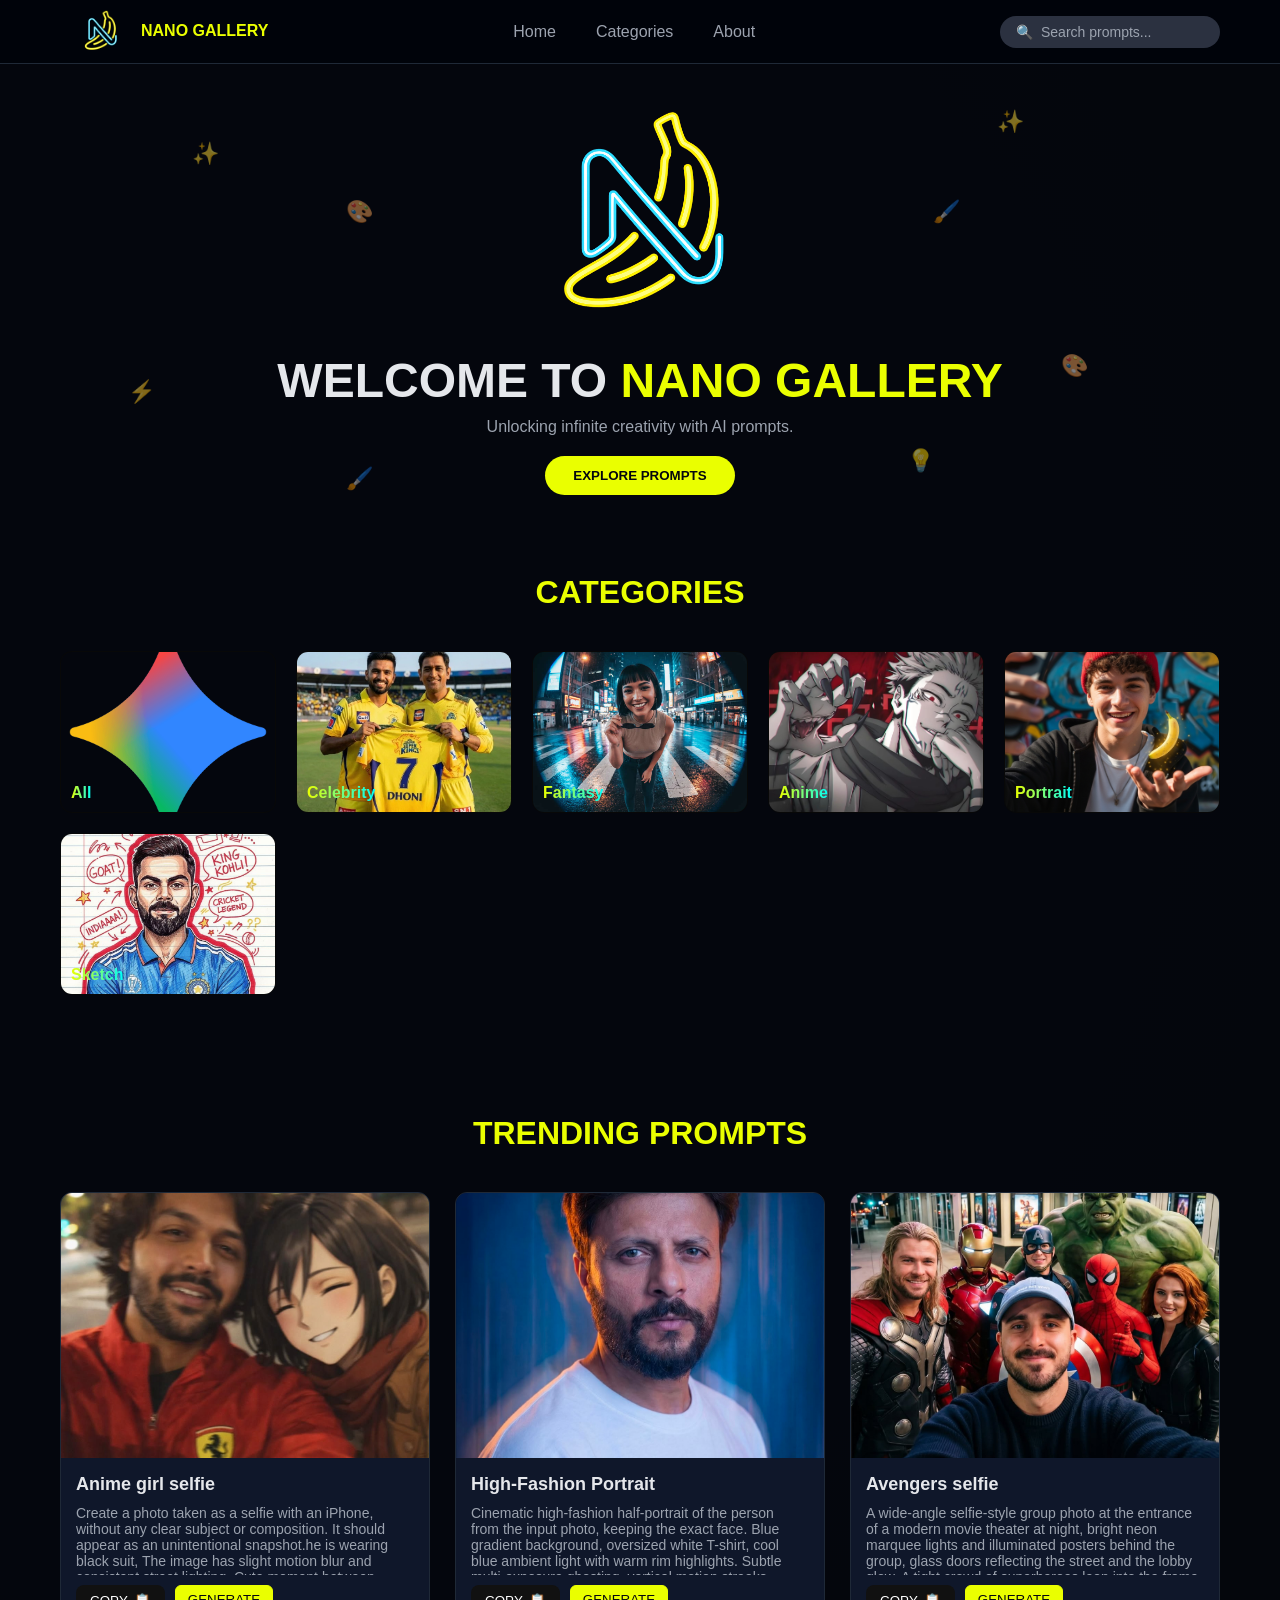
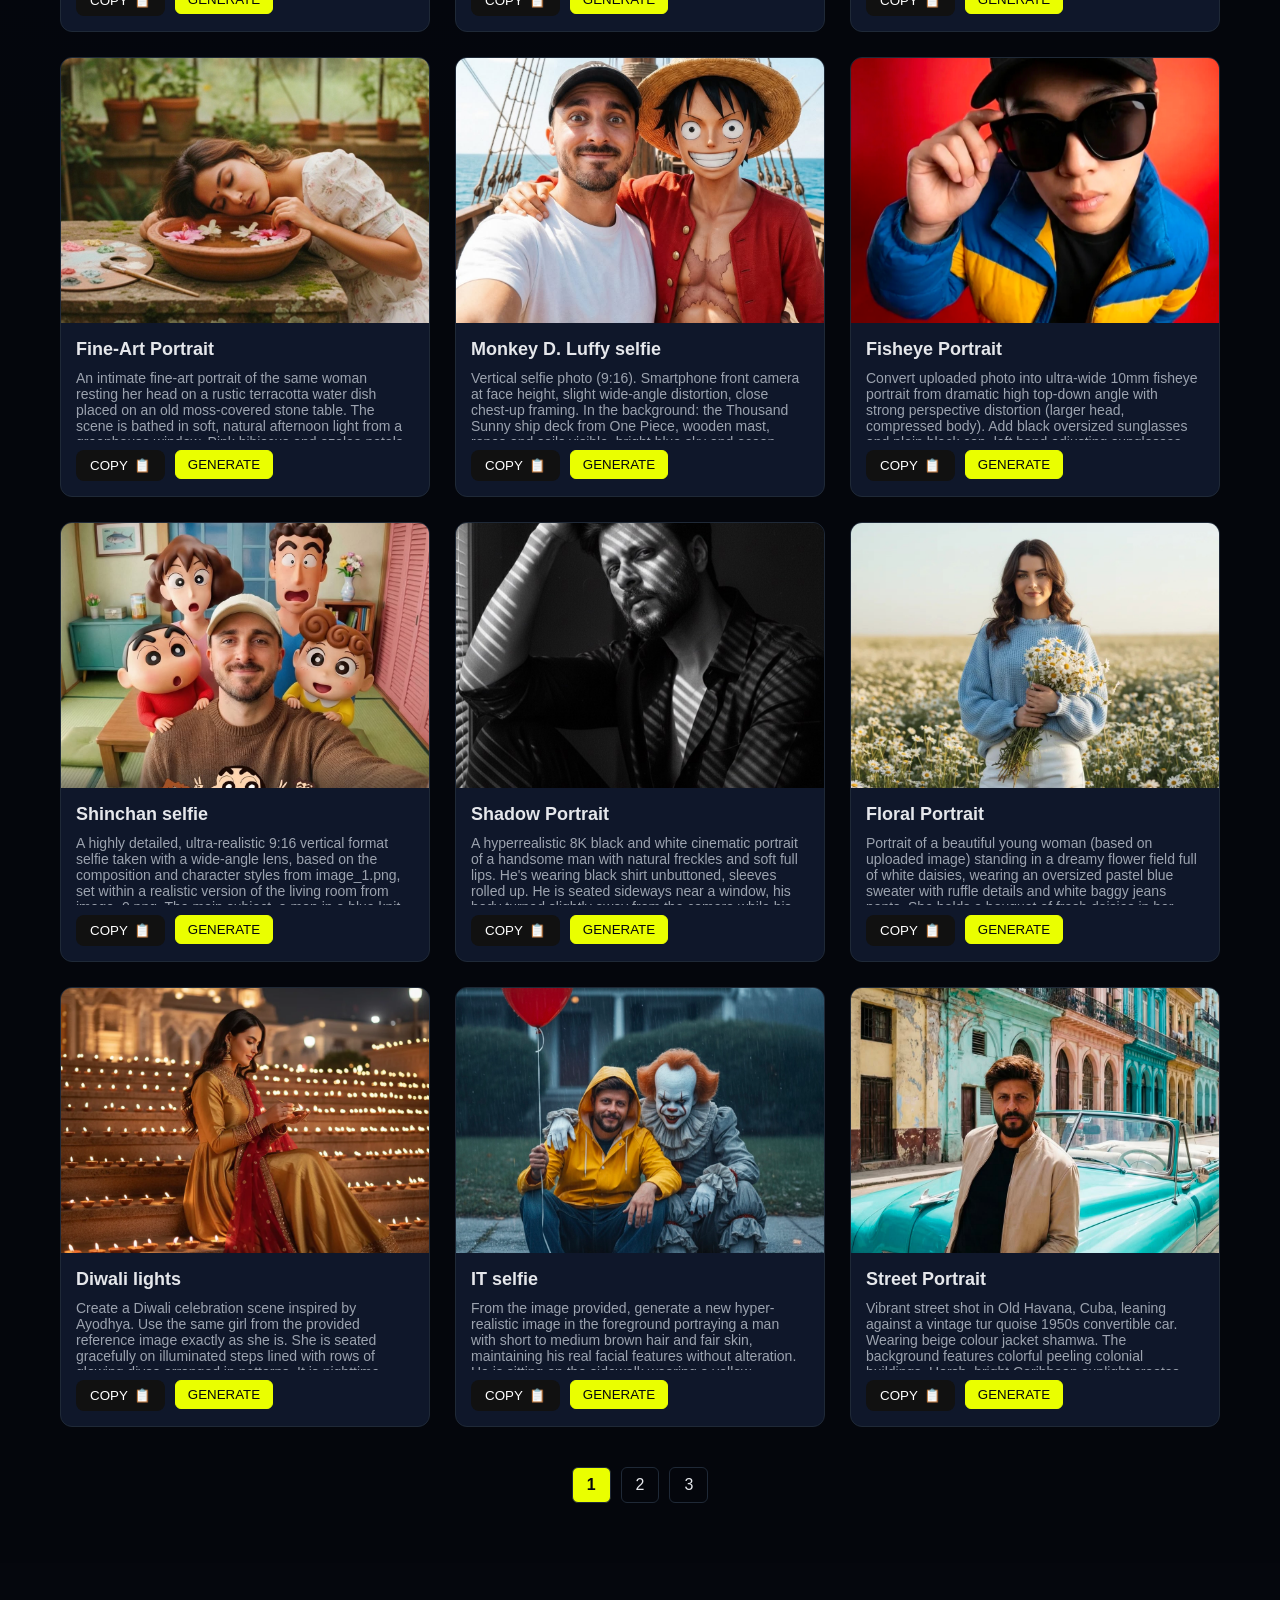
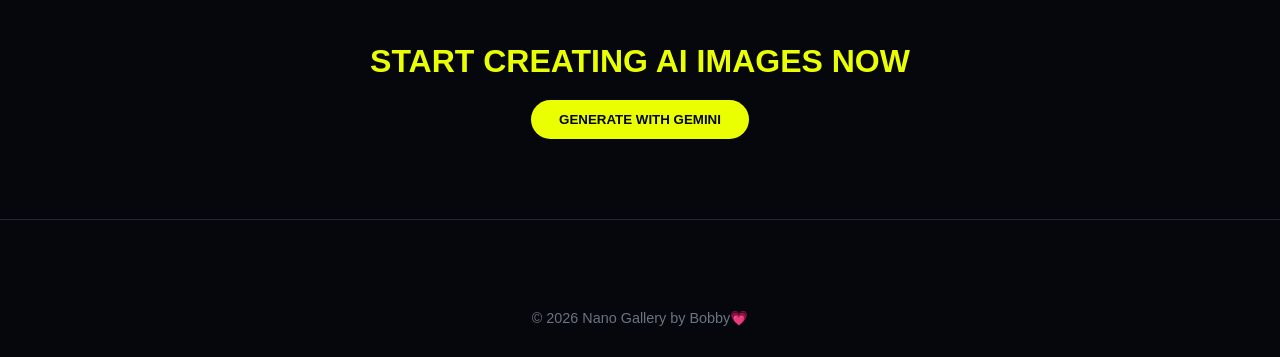
==== index.html @ 4e2b157e "Update index.html" ====
<!DOCTYPE html>
<html lang="en">
<head>
  <meta charset="UTF-8">
  <meta name="viewport" content="width=device-width, initial-scale=1.0">
  <title>Nano Gallery</title>
  <link rel="stylesheet" href="css/style.css">
  <script src="js/main.js" defer></script>
</head>
<body>

<!-- NAVBAR  -->
<header class="nav">
  <div class="container nav-inner">
    <div class="logo">
      <img src="assets/icons/logo.png" alt="logo">
      <span>NANO GALLERY</span>
    </div>

    <nav class="menu">
      <a href="#hero">Home</a>
      <a href="#categories">Categories</a>
      <a href="#about">About</a>
    </nav>

<div class="nav-right">
  <div class="search-box">
    <span class="search-icon">🔍</span>
    <input type="text" id="searchInput" placeholder="Search prompts...">
  </div>
</div>
</header>

<!-- HERO -->
<section class="hero" id="hero">
  <div class="hero-overlay">
    <div class="floating-icons">
  <span>✨</span>
  <span>🎨</span>
  <span>🖌️</span>
  <span>💡</span>
  <span>⚡</span>
  <span>✨</span>
  <span>🎨</span>
  <span>🖌️</span>
</div>
    <div class="container hero-content">
      <img src="assets/icons/mainlogo.png" alt="Nano Gallery Logo" class="hero-logo">
      <h1>WELCOME TO <span>NANO GALLERY</span></h1>
      <p><span class="hover-word">Unlocking</span> <span class="hover-word">infinite</span> <span class="hover-word">creativity</span><span class="hover-word"> with</span> <span class="hover-word">AI prompts</span>.</p>
      <a href="#prompts"><button class="cta">EXPLORE PROMPTS</button></a>
    </div>
  </div>
</section>

<!-- CATEGORIES -->
<section class="categories" id="categories">
  <div class="container">
    <h2>CATEGORIES</h2>

    <div class="category-grid">

      <div class="cat-card" data-filter="all">
        <img src="assets/images/all.png" alt="All categories">
        <span>All</span>
      </div>

      <div class="cat-card" data-filter="celebrity">
        <img src="assets/images/image1.jpg" alt="Celebrity category">
        <span>Celebrity</span>
      </div>

      <div class="cat-card" data-filter="fantasy">
        <img src="assets/images/image2.jpg" alt="Fantasy category">
        <span>Fantasy</span>
      </div>

      <div class="cat-card" data-filter="anime">
        <img src="assets/images/image3.jpg" alt="Anime category">
        <span>Anime</span>
      </div>

      <div class="cat-card" data-filter="portrait">
        <img src="assets/images/image4.png" alt="Portrait category">
        <span>Portrait</span>
      </div>

      <div class="cat-card" data-filter="sketch">
        <img src="assets/images/image5.jpg" alt="Sketch category">
        <span>Sketch</span>
      </div>

    </div>
  </div>
</section>

<!-- PROMPTS -->
<section class="prompts"  id="prompts">
  <div class="container">
    <h2 >TRENDING PROMPTS</h2>
    <div class="prompt-grid">
      <p id="noResults" style="display: none; text-align: center; margin-top: 20px;">
  No results found 😶
</p>
  <div class="prompt-card" data-category="anime">
    <img src="assets/images/p1.jpeg" alt="prompt1">
    <div class="prompt-info">
      <h3>Anime girl selfie</h3>
      <p class="prompt-text">Create a photo taken as a selfie with an iPhone, without 
        any clear subject or composition. It should appear as an 
        unintentional snapshot.he is wearing black suit, The image
         has slight motion blur and consistent street lighting. 
         Cute moment between them Both images are connected in 
         a instagram grid aspect ratio. Make it</p>
      <div class="buttons">
        <button class="copy">
  <span class="copy-text">COPY</span>
  <span class="copy-icon">📋</span>
</button>
        <a href="https://gemini.google.com"  target="_blank"><button class="gen">GENERATE</button></a>
      </div>
    </div>
  </div>

  <div class="prompt-card" data-category="fantasy">
    <img src="assets/images/p2.jpg" alt="prompt2">
    <div class="prompt-info">
      <h3> High-Fashion Portrait</h3>
      <p class="prompt-text"> Cinematic high-fashion half-portrait of the 
        person from the input photo, keeping the exact 
        face. Blue gradient background, oversized white 
        T-shirt, cool blue ambient light with warm rim 
        highlights. Subtle multi-exposure ghosting,
         vertical motion streaks, shallow depth
          (50-85mm f/1.8), crisp skin detail, 
          surreal editorial vibe.</p>
      <div class="buttons">
            <button class="copy">
  <span class="copy-text">COPY</span>
  <span class="copy-icon">📋</span>
</button>
        <a href="https://gemini.google.com"  target="_blank"><button class="gen">GENERATE</button></a>
      </div>
    </div>
  </div>

  <div class="prompt-card" data-category="celebrity">
    <img src="assets/images/p3.jpeg" alt="prompt3">
    <div class="prompt-info">
      <h3>Avengers selfie</h3>
      <p class="prompt-text">A wide-angle selfie-style group photo at the entrance of a modern movie theater at night, bright neon marquee lights and illuminated posters behind the group, glass doors reflecting the street and the lobby glow. A tight crowd of superheroes lean into the frame in a casual “fans photo” energy.

Thor is in his armor with a red cape on the left, Iron Man centered in full red-and-gold suit, Hulk towering behind everyone, Captain America in his suit with shield slung over his back just visible in the lower right of the frame, Black Widow on the left side in a tactical black suit, utility detailing, confident pose, leaning in close to fit the shot.

The main subject is a young man in a simple dark t-shirt in the foreground, closest to camera, arm fully outstretched toward the lens as if taking the selfie. Only his hand/forearm is visible near the edge of the frame, but no phone or device is visible at any time (hand positioned to imply holding something just off frame).

Everyone is slightly angled for the shot, all characters lean forward dynamically. Camera is slightly above eye level with strong perspective distortion from the close lens; background shows the cinema entry stanchions and a few indistinct blurry people in line.

Lighting is natural night-time ambient plus cinema signage illumination. No flash. Soft mixed light from neon marquee and poster boxes creating gentle highlights and colored reflections on suits. Realistic low-light exposure with mild motion-freeze from fast shutter; clean but slightly grainy noise baked into the environment.

Iron Man’s metallic surfaces react to the light and Captain America’s shield without harsh hot spots. High realism, accurate proportions, detailed fabric texture, subtle wear and gloss on armor. Sharp focus on the foreground subject and heroes, background softly blurred.

Replace the character’s face with the face of the person in the reference image. Use the reference as a strict identity guide and preserve 100% of the visible features: skin texture, skin tone, and facial hair.

Hair: the hair must be exactly the same as in the reference (same length and hairstyle). Do not invent hair, do not lengthen it, do not change it, do not add white hair or spikes. If the reference includes a cap or a hat, keep it.

Accessories: preserve exactly any accessory that appears on the head in the reference (glasses, earrings, piercings, caps, hats, etc.), same size and position. If the reference has no accessories, do not add any new ones.

Format: Ultra-realistic photo. Shot on a Leica M6 with 35mm Summicron. Visible 35mm film grain. Hard daylight. ISO noise in backdrop shadows. Warm cast in highlight edge areas. Minor chromatic aberration at hairline. No stylizing tricks, no digital cleanup, no artificial glow. Matte skin, visible pores, light freckles. Background blurred.</p>
      <div class="buttons">
            <button class="copy">
  <span class="copy-text">COPY</span>
  <span class="copy-icon">📋</span>
</button>
        <a href="https://gemini.google.com"  target="_blank"><button class="gen">GENERATE</button></a>
      </div>
    </div>
  </div>
 
  <div class="prompt-card" data-category="portrait">
    <img src="assets/images/p4.jpg" alt="prompt1">
    <div class="prompt-info">
      <h3>Fine-Art Portrait</h3>
      <p class="prompt-text">An intimate fine-art portrait of the 
        same woman resting her head on a rustic 
        terracotta water dish placed on an old 
        moss-covered stone table. The scene is 
        bathed in soft, natural afternoon light
         from a greenhouse window. Pink hibiscus 
         and azalea petals float on the water surface 
         beside her. Her eyes are closed peacefully,
          her expression tender and contemplative. 
          A painter's palette with pastel shades and
           a single brush lies nearby, hinting at 
           artistic solitude. She wears her white 
           floral puff-sleeve dress with a slightly 
           wrinkled texture, her hair softly curled 
           and slightly tousled. The tone is painterly,
            calm, melancholic, and ele-gant.
         Style: cinematic portrait, muted green 
         and warm tones, natural soft lighting,
          vintage film look, artistic depth</p>
      <div class="buttons">
            <button class="copy">
  <span class="copy-text">COPY</span>
  <span class="copy-icon">📋</span>
</button>
        <a href="https://gemini.google.com"  target="_blank"><button class="gen">GENERATE</button></a>
      </div>
    </div>
  </div>

  <div class="prompt-card" data-category="anime">
    <img src="assets/images/p5.jpeg" alt="prompt2">
    <div class="prompt-info">
      <h3>Monkey D. Luffy selfie</h3>
      <p class="prompt-text">Vertical selfie photo (9:16). Smartphone front camera at face height, slight wide-angle distortion, close chest-up framing.

In the background: the Thousand Sunny ship deck from One Piece, wooden mast, ropes and sails visible, bright blue sky and ocean behind. The scene feels like a casual group selfie taken on the ship.

Monkey D. Luffy stands on the right wearing his red vest and straw hat, smiling widely. Roronoa Zoro stands slightly behind with his swords visible at his waist, calm expression. Nami leans into the frame with her orange hair and confident smile. Sanji appears on the left side wearing his black suit and blond hair covering one eye. Usopp peeks from behind with his goggles and long nose. Tony Tony Chopper stands near the front smiling.

The main subject is a young man in the foreground closest to the camera, arm extended as if holding the phone to take the selfie. Only part of his arm/hand appears near the edge of the frame to imply a selfie perspective.

Everyone leans slightly toward the camera with a friendly, spontaneous selfie pose. Camera angle slightly above eye level with perspective distortion from the phone lens.

Lighting is bright daylight with natural sun highlights and soft shadows. Realistic skin texture, detailed clothing folds, subtle wind moving hair and clothing. Ocean and sky slightly blurred in the background for depth.

Replace the main subject’s face with the face of the person in the reference image. Use the reference as a strict identity guide and preserve 100% of the visible features: skin tone, skin texture and facial hair.

Hair: must be exactly the same as in the reference image (same length and hairstyle). Do not invent hair, do not change it. If the reference includes a hat or cap, keep it.

Accessories: preserve any accessories from the reference image (glasses, earrings, piercings, hats etc.). If the reference has none, do not add any.

Style: ultra-realistic photo, cinematic lighting, visible pores and natural skin texture, slight film grain, realistic depth of field, background softly blurred.</p>
      <div class="buttons">
            <button class="copy">
  <span class="copy-text">COPY</span>
  <span class="copy-icon">📋</span>
</button>
        <a href="https://gemini.google.com"  target="_blank"><button class="gen">GENERATE</button></a>
      </div>
    </div>
  </div>

  <div class="prompt-card" data-category="portrait">
    <img src="assets/images/p6.jpg" alt="prompt3">
    <div class="prompt-info">
      <h3>Fisheye Portrait</h3>
      <p class="prompt-text">Convert uploaded photo into ultra-wide 10mm 
        fisheye portrait from dramatic high top-down 
        angle with strong perspective distortion 
        (larger head, compressed body). Add black 
        oversized sunglasses and plain black cap, 
        left hand adjusting sunglasses, confident 
        upward gaze. Color-block puffer jacket 
        (blue/yellow/orange), black tee, white 
        sneakers. Bold red studio background, 
        smooth gradient, high contrast, sharp 
        editorial lighting, 8k.</p>
      <div class="buttons">
            <button class="copy">
  <span class="copy-text">COPY</span>
  <span class="copy-icon">📋</span>
</button>
        <a href="https://gemini.google.com"  target="_blank"><button class="gen">GENERATE</button></a>
      </div>
    </div>
  </div>
<div class="prompt-card" data-category="sketch">
    <img src="assets/images/p7.jpeg" alt="prompt1">
    <div class="prompt-info">
      <h3>Shinchan selfie</h3>
      <p class="prompt-text">A highly detailed, ultra-realistic 9:16 vertical format selfie taken with a wide-angle lens, based on the composition and character styles from image_1.png, set within a realistic version of the living room from image_0.png. The main subject, a man in a blue knit sweater and a light blue baseball cap exactly as seen in image_1.png, holds the phone with his right arm extended to capture the shot. Curiously, the main subject (the man in the cap) has a slight smile, looking straight at the camera.

Behind him, also as detailed in image_1.png, are Misae Nohara and Hiroshi Nohara, both making their stylized, open-mouthed, wide-eyed surprised expressions. Perched on the man’s shoulders on the left is Shinnosuke in his red sweater, also showing the same surprised, round-mouthed expression from image_1.png.

On the man’s shoulder on the right is Himawari, but her hairstyle is distinct. It is the complex, tightly curled brown hair from image_2.png, featuring precise decorative double scroll curls symmetrically arranged in the front bangs and a single, tight, large-volume side curl on her left. She retains her small smile and open mouth from image_1.png.

The background is a detailed, realistic recreation of the image_0.png living room: green tatami floor mats with traditional green cloth borders, textured light green walls, a polished wooden low table, and the specific teal sideboard with blue glass doors. Above the sideboard is the framed picture on the wall with the vase of flowers and books in their places. In the far left background, a realistic natural pink accordion-pleat curtain is visible. The room is brightly lit with cinematic, realistic daylight emphasizing the soft textures and gentle realism of the cartoon environment. The lighting perspective creates a noticeable fisheye distortion.

[IDENTITY BLOCK] Replace the main subject’s face (the man in the cap) with the face of the person in the reference image. Use the reference as a strict identity guide and preserve 100% of the visible features: skin tone, skin texture, and facial hair.

Hair: must be exactly the same as in the reference (same length and hairstyle). Do not invent hair, do not lengthen it, do not change it, do not add white hair or spikes. If the reference includes a cap or hat, keep it.

Accessories: preserve exactly any accessory that appears on the head in the reference (glasses, earrings, piercings, caps, hats, etc.), same size and position. If the reference has no accessories, do not add any new ones.

[STYLE BLOCK] Format: Ultra-realistic photo. Shot on a Leica M6 with 35mm Summicron. Visible 35mm film grain. Hard daylight. ISO noise in backdrops. Warm cast in highlight edge areas. Minor chromatic aberration at hairline. No stylizing tricks, no digital clean up, no artificial glow. Matte skin, visible pores, light freckles. Background blurred.g</p>
      <div class="buttons">
            <button class="copy">
  <span class="copy-text">COPY</span>
  <span class="copy-icon">📋</span>
</button>
        <a href="https://gemini.google.com"  target="_blank"><button class="gen">GENERATE</button></a>
      </div>
    </div>
  </div>

  <div class="prompt-card" data-category="portrait">
    <img src="assets/images/p8.jpg" alt="prompt2">
    <div class="prompt-info">
      <h3> Shadow Portrait</h3>
      <p class="prompt-text">A hyperrealistic 8K black and white cinematic
         portrait of a handsome man with natural
          freckles and soft full lips. He's wearing
           black shirt unbuttoned, sleeves rolled up.
            He is seated sideways near a window, his
             body turned slightly away from the camera
              while his face gently tilts back toward 
              the lens, catching the incoming light.
               One arm rests loosely on his lap, the 
               other raised with fingers brushing his
                hair, adding natural elegance to the 
                pose. Sharp beams of sunlight cut t
                hrough blinds, falling diagonally 
                across his face and body, creating 
                patterns of high contrast that resemble 
                shimmering underwa-ter light. The interplay
                 of shadow and brightness sculpts his features, highlighting the fine detail of his skin texture - visible pores, faint freckles, and the delicate sheen of natural light on her lips and cheekbones. The background is deep and minimal, dissolving into soft gradients of black, with dust particles faint-ly visible in the illuminated air. Film-like grain enhances the analog quality of the portrait, while the high contrast of pure blacks against luminous whites makes the composition time-less and editorial. The overall mood is intimate, elegant, and emotionally evocative a portrait that blends fashion photog-raphy with poetic cinematic drama. Don't change the face. (Use the attached image)</p>
      <div class="buttons">
          <button class="copy">
  <span class="copy-text">COPY</span>
  <span class="copy-icon">📋</span>
</button>
        <a href="https://gemini.google.com"  target="_blank"><button class="gen">GENERATE</button></a>
      </div>
    </div>
  </div>

  <div class="prompt-card" data-category="portrait">
    <img src="assets/images/p9.jpg" alt="prompt3">
    <div class="prompt-info">
      <h3>Floral Portrait</h3>
      <p class="prompt-text">  Portrait of a beautiful young woman (based on uploaded image) standing in a dreamy flower 
        field full of white daisies, wearing an oversized pastel blue sweater with ruffle details
        and white baggy jeans pants. She holds a bouquet of fresh daisies in her hands, soft sunlight
        shining,cinematic composition, low-angle shot with blurred daisies in the foreground, pastel 
        tones, dreamy romantic atmosphere, ultra realistic 8K photography.</p>
      <div class="buttons">
        <button class="copy">
  <span class="copy-text">COPY</span>
  <span class="copy-icon">📋</span>
</button>
        <a href="https://gemini.google.com"  target="_blank"><button class="gen">GENERATE</button></a>
      </div>
    </div>
  </div>

  <div class="prompt-card" data-category="portrait">
    <img src="assets/images/p10.jpg" alt="prompt4">
    <div class="prompt-info">
      <h3>Diwali lights</h3>
      <p class="prompt-text">Create a Diwali celebration scene inspired by Ayodhya.
         Use the same girl from the provided reference image 
         exactly as she is. She is seated gracefully on 
         illuminated steps lined with rows of glowing diyas 
         arranged in patterns. It is nighttime, and the stairs 
         are beautifully lit with countless diyas creating a 
         warm festive glow. She holds a diya in her hands as
          she lights it gently. She is dressed in a golden-red
           Anarkali suit featuring delicate thread embroidery 
           around the neckline, giving a rich Pinterest-style 
           aesthetic. Her hair is open and flowing naturally, 
           enhancing the serene and traditional festive mood.</p>
      <div class="buttons">
        <button class="copy">
  <span class="copy-text">COPY</span>
  <span class="copy-icon">📋</span>
</button>
        <a href="https://gemini.google.com"  target="_blank"><button class="gen">GENERATE</button></a>
      </div>
    </div>
  </div>

  <div class="prompt-card" data-category="fantasy">
    <img src="assets/images/p11.jpg" alt="prompt5">
    <div class="prompt-info">
      <h3>IT selfie</h3>
      <p class="prompt-text">From the image provided, generate a new hyper-realistic image in the foreground portraying a man with short to medium brown hair and fair skin, maintaining his real facial features without alteration. He is sitting on the sidewalk wearing a yellow raincoat with the hood up, leaving his face visible. He wears dark blue wide-leg jeans and slightly dirty white sneakers. In his right hand, he holds a red balloon, and with his left arm, he friendly hugs the clown Pennywise, who appears beside him. The background, slightly blurred, shows an American-style house with a front garden. The environment is humid, with light rain and wet asphalt, illuminated by bluish and cold tones that create a dark, melan cholic mood. The lighting is natural and soft, with subtle reflections in puddles and realistic sparkles on the balloon. The image conveys a cinematic atmosphere of gentle tension and mystery, like a movie scene. Style: ultra-realistic quality 8K, Halloween photo style with an artistic touch. Don't change the face. (Use the attached image)</p>
      <div class="buttons">
        <button class="copy">
  <span class="copy-text">COPY</span>
  <span class="copy-icon">📋</span>
</button>
        <a href="https://gemini.google.com"  target="_blank"><button class="gen">GENERATE</button></a>
      </div>
    </div>
  </div>

  <div class="prompt-card" data-category="fantasy">
    <img src="assets/images/p12.jpg" alt="prompt6">
    <div class="prompt-info">
      <h3>Street Portrait</h3>
      <p class="prompt-text">Vibrant street shot in Old Havana, Cuba, leaning against a vintage tur quoise 1950s convertible car.

Wearing beige colour jacket shamwa. The background features colorful peeling colonial buildings. Harsh, bright Caribbean sunlight creates distinct shadows. Shot on Leica M10-R, Leica Summilux-M 35mm f/1.4 ASPH Lens, Aperture f/4.0, ISO 100, Shutter Speed 1/1000s. Vintage color grading, Kodachrome film simulation, sharp detalls, KEEP FACE FEATURES IDENTICAL FROM ATTACHED IMAGE no cartoon, illustra tion, 3d, sketch, low resolution, blurry, distorted face, bad eyes, asym metric eyes, extra limbs, missing fingers, mutated hands, bad anatomy, ugly, text, watermark, grain, noise, oversaturated, age alteration, facial modification, makeup, mask, beige turtleneck sweater.</p>
      <div class="buttons">
        <button class="copy">
  <span class="copy-text">COPY</span>
  <span class="copy-icon">📋</span>
</button>
        <a href="https://gemini.google.com"  target="_blank"><button class="gen">GENERATE</button></a>
      </div>
    </div>
  </div>
  </div>
  <div class="pagination">
<a class="active" href="index.html">1</a>
<a href="page2.html">2</a>
<a href="page3.html">3</a>
</div>
</section>

<!-- CTA -->
<section class="cta-section">
  <div class="container">
    <h2>START CREATING AI IMAGES NOW</h2>
    <a href="https://gemini.google.com"  target="_blank"><button class="cta">GENERATE WITH GEMINI</button></a>
  </div>
</section>

<!-- FOOTER -->
<footer class="footer" id="about">
  <div class="copyright">
     © 2026 Nano Gallery by Bobby💗
  </div>
</footer>

</body>
</html>
---- css/style.css ----
* {
  margin: 0;
  padding: 0;
  box-sizing: border-box;
}

html {
  scroll-behavior: smooth;
}

body {
  font-family: "Segoe UI", Arial, sans-serif;
  background: radial-gradient(circle at 20% 20%, #0b0f19, #05070d 60%);
  color: #e5e7eb;
}

.container {
  max-width: 1200px;
  margin: auto;
  padding: 0 20px;
}

h2 {
  text-align: center;
  margin-bottom: 40px;
  font-size: 2rem;
  color: #eaff00;
}

/*NAVBAR*/

.nav {
  position: sticky;
  top: 0;
  background: #00030a;
  backdrop-filter: blur(3px);
  border-bottom: 1px solid #1f2937;
  z-index: 10;
}

.nav-inner {
  display: grid;
  grid-template-columns: auto 1fr auto;
  align-items: center;
  height: 63px;
}

.logo {
  display: flex;
  align-items: center;
  gap: 1px;
  font-weight: 700;
  color: #eaff00;
}

.logo img {
  width: 80px;
  transition: transform 0.5s ease, filter 0.5s ease;
}

.logo:hover {
  filter: drop-shadow(0 0 10px rgba(251, 251, 63, 0.8));
}

.menu {
  display: flex;
  justify-content: center;
  gap: 40px;
}
.menu a {
  color: #9ca3af;
  font-weight: 500;
  text-decoration: none;
  transition: color 0.2s;
}

.menu a:hover {
  color: #eaff00;
}


.nav-right {
  display: flex;
  align-items: center;
  gap: 15px;
}


.nav-right {
  display: flex;
  align-items: center;
}

.search-box {
  display: flex;
  align-items: center;
  background: #2b3140;
  padding: 8px 16px;
  border-radius: 30px;
  width: 220px;
  gap: 8px;
}

.search-icon {
  font-size: 14px;
  color: #9ca3af;
}

.search-box input {
  background: transparent;
  border: none;
  outline: none;
  color: #e5e7eb;
  width: 100%;
  font-size: 14px;
}

.search-box input::placeholder {
  color: #9ca3af;
}

.search-box input:focus::placeholder {
  color: transparent;
}

.search-box:hover {
  background: #202022;
}

/*HERO*/
.hero {
  background: url("../assets/hero.jpg") center/cover no-repeat;
  height: 450px;
  position: relative;
  overflow: hidden;
}

.floating-icons span {
  position: absolute;
  font-size: 22px;
  opacity: 0.50;
  animation: float 6s ease-in-out infinite;
}

/* Random Positions */
.floating-icons span:nth-child(1) {
  top: 17%;
  left: 15%;
  animation-delay: 0s;
}

.floating-icons span:nth-child(2) {
  top: 30%;
  left: 27%;
  animation-delay: 2s;
}

.floating-icons span:nth-child(3) {
  top: 30%;
  right: 25%;
  animation-delay: 1s;
}

.floating-icons span:nth-child(4) {
  bottom: 9%;
  right: 27%;
  animation-delay: 3s;
}

.floating-icons span:nth-child(5) {
  top: 70%;
  left: 10%;
  animation-delay: 4s;
}

.floating-icons span:nth-child(6) {
  top: 10%;
  right: 20%;
  animation-delay: 4s;
}

.floating-icons span:nth-child(7) {
  bottom: 30%;
  right: 15%;
  animation-delay: 4s;
}

.floating-icons span:nth-child(8) {
  bottom: 5%;
  left: 27%;
  animation-delay: 4s;
}


@keyframes float {
  0% {
    transform: translateY(0px);
  }
  50% {
    transform: translateY(-20px);
  }
  100% {
    transform: translateY(0px);
  }
}

.hero-overlay {
  background: rgba(5, 7, 13, 0.973);
  height: 100%;
  display: flex;
  align-items: center;
}

.hero-content {
  text-align: center;
}

.hero-logo {
  width: 400px;
  margin-bottom: 0%;
  transition: transform 0.3s ease, filter 0.3s ease;
}
.hero-logo:hover {
   transform: scale(1.03);
  filter: drop-shadow(0 0 10px rgba(0, 234, 255, 0.40));
}
.hero h1 {
  font-size: 3rem;
  margin-bottom: 10px;
}

.hero h1 span {
  color: #eaff00;
}

.hover-word {
  transition: 0.3s ease;
  cursor: pointer;
}

.hover-word:hover {
 color: #eaff00;
  text-shadow: 0 0 8px rgba(234, 255, 0, 0.7);
}

.hero p {
  color: #9ca3af;
  margin-bottom: 20px;
}

.cta {
  background: #eaff00;
  color: #05070d;
  border: none;
  padding: 12px 28px;
  border-radius: 30px;
  font-weight: 700;
  cursor: pointer;
  transition: 0.2s;
}

.cta:hover {
  box-shadow: 0 0 20px rgba(234,255,0,0.5);
  transform: translateY(-2px);
}

/*CATEGORIES*/

.categories {
  padding: 60px 0;
  background: rgba(5, 7, 13, 0.973);
}


.category-grid {
  display: grid;
  grid-template-columns: repeat(auto-fit, minmax(180px,1fr));
  gap: 20px;
}

.cat-card {
  position: relative;
  border-radius: 12px;
  overflow: hidden;
  cursor: pointer;
  border: 1px solid #080808;
  transition: 0.3s;
}

.cat-card img {
  width: 100%;
  height: 160px;
  object-fit: cover;
  display:block;
 
}

.cat-card span {
  position: absolute;
  bottom: 10px;
  left: 10px;
  font-weight: 600;
  color: linear-gradient(90deg, #eaff00, #00fff7);
  background: linear-gradient(90deg, #eaff00, #00fff7);
  -webkit-background-clip: text;
  -webkit-text-fill-color: transparent;
}

.cat-card span:hover  {
  transform: scale(1.05);
} 
.cat-card:hover {
  transform: translateY(-6px);
  box-shadow: 0 0 20px rgba(0,255,255,0.4);

}

/* PROMPTS */

.prompts {
  padding: 60px 0;
  background: rgba(5, 7, 13, 0.973);
}

/* PROMPT GRID */

.prompt-grid {
  display: grid;
  grid-template-columns: repeat(3,1fr);
  gap: 25px;
  margin-top: 40px;
}
.pagination {
  display: flex;
  justify-content: center;
  margin-top: 40px;
  gap: 10px;
  align-items: center;
}

.pagination a {
  padding: 8px 14px;
  border: 1px solid #1f2937;
  color: #e5e7eb;
  text-decoration: none;
  border-radius: 6px;
  transition: 0.3s;
}

.pagination a:hover {
  background: #eaff00;
  color: #05070d;
}

.pagination a.active {
  background: #eaff00;
  color: #05070d;
  font-weight: bold;
}
/* CARD */

.prompt-card {
  background: #0f172a;
  border: 1px solid #1f2937;
  border-radius: 12px;
  overflow: hidden;
  height: 440px;
  display:flex;
  flex-direction: column;
  justify-content: space-between;
  transition: 0.3s;
}

/* IMAGE */

.prompt-card img {
  width: 100%;
  height: 265px;
  object-fit: cover;
  display: block;
}

/* CARD CONTENT */

.prompt-info {
  padding: 15px;
}

.prompt-info h3 {
  margin-bottom: 10px;
  font-size: 18px;
}

.prompt-info p {
  color: #9ca3af;
  font-size: 14px;
  margin-bottom: 10px;
  max-height: 70px;
  overflow-y: auto;
  padding-right: 5px;
}
.prompt-info p::-webkit-scrollbar {
  width: 4px;
}

.prompt-info p::-webkit-scrollbar-thumb {
  background: #eaff00;
  border-radius: 10px;
}

/* BUTTONS */

.buttons {
  display: flex;
  gap: 10px;
}

.copy {
  display: flex;
  align-items: center;
  gap: 6px;
  padding: 8px 14px;
  border: none;
  border-radius: 8px;
  background: #111;
  color: white;
  cursor: pointer;
  transition: all 0.3s ease;
}

.copy:hover {
  background: #ebe416;
  transform: scale(1.02);
  color: #05070d;
}

.copy.copied {
  background: #22c55e;
}

.copy-icon {
  transition: transform 0.3s ease;
}

.copy.copied .copy-icon {
  transform: rotate(360deg);
}

.gen {
  background: #eaff00;
  border: 1px solid #eaff00;
  color: #05070d;
  padding: 6px 12px;
  border-radius: 6px;
  cursor: pointer;
}
.gen:hover {
 background-color: #0f1526;
  color: #eaff00;
}

/* CARD HOVER */

.prompt-card:hover {
  transform: translateY(-5px);
  box-shadow: 0 0 20px rgba(234, 255, 0, 0.2);
}

/* CTA SECTION */

.cta-section {
  padding: 80px 0;
  text-align: center;
}

.cta-section h2 {
  margin-bottom: 20px;
}

@media (max-width: 900px) {
  .prompt-grid {
    grid-template-columns: repeat(2, 1fr);
  }
}

@media (max-width: 600px) {
  .prompt-grid {
    grid-template-columns: 1fr;
  }
}

/* FOOTER*/

.footer {
  background: #05070d;
  border-top: 1px solid #1f2937;
  padding: 60px 0 30px;
}

.footer-grid {
  display: grid;
  grid-template-columns: repeat(auto-fit, minmax(180px,1fr));
  gap: 30px;
}

.footer h4 {
  margin-bottom: 10px;
  color: #eaff00;
}

.footer a {
  display: block;
  color: #9ca3af;
  margin-bottom: 6px;
  text-decoration: none;
}

.footer a:hover {
  color: #eaff00;
}

.copyright {
  text-align: center;
  margin-top: 30px;
  color: #6b7280;
  font-size: 0.9rem;
}
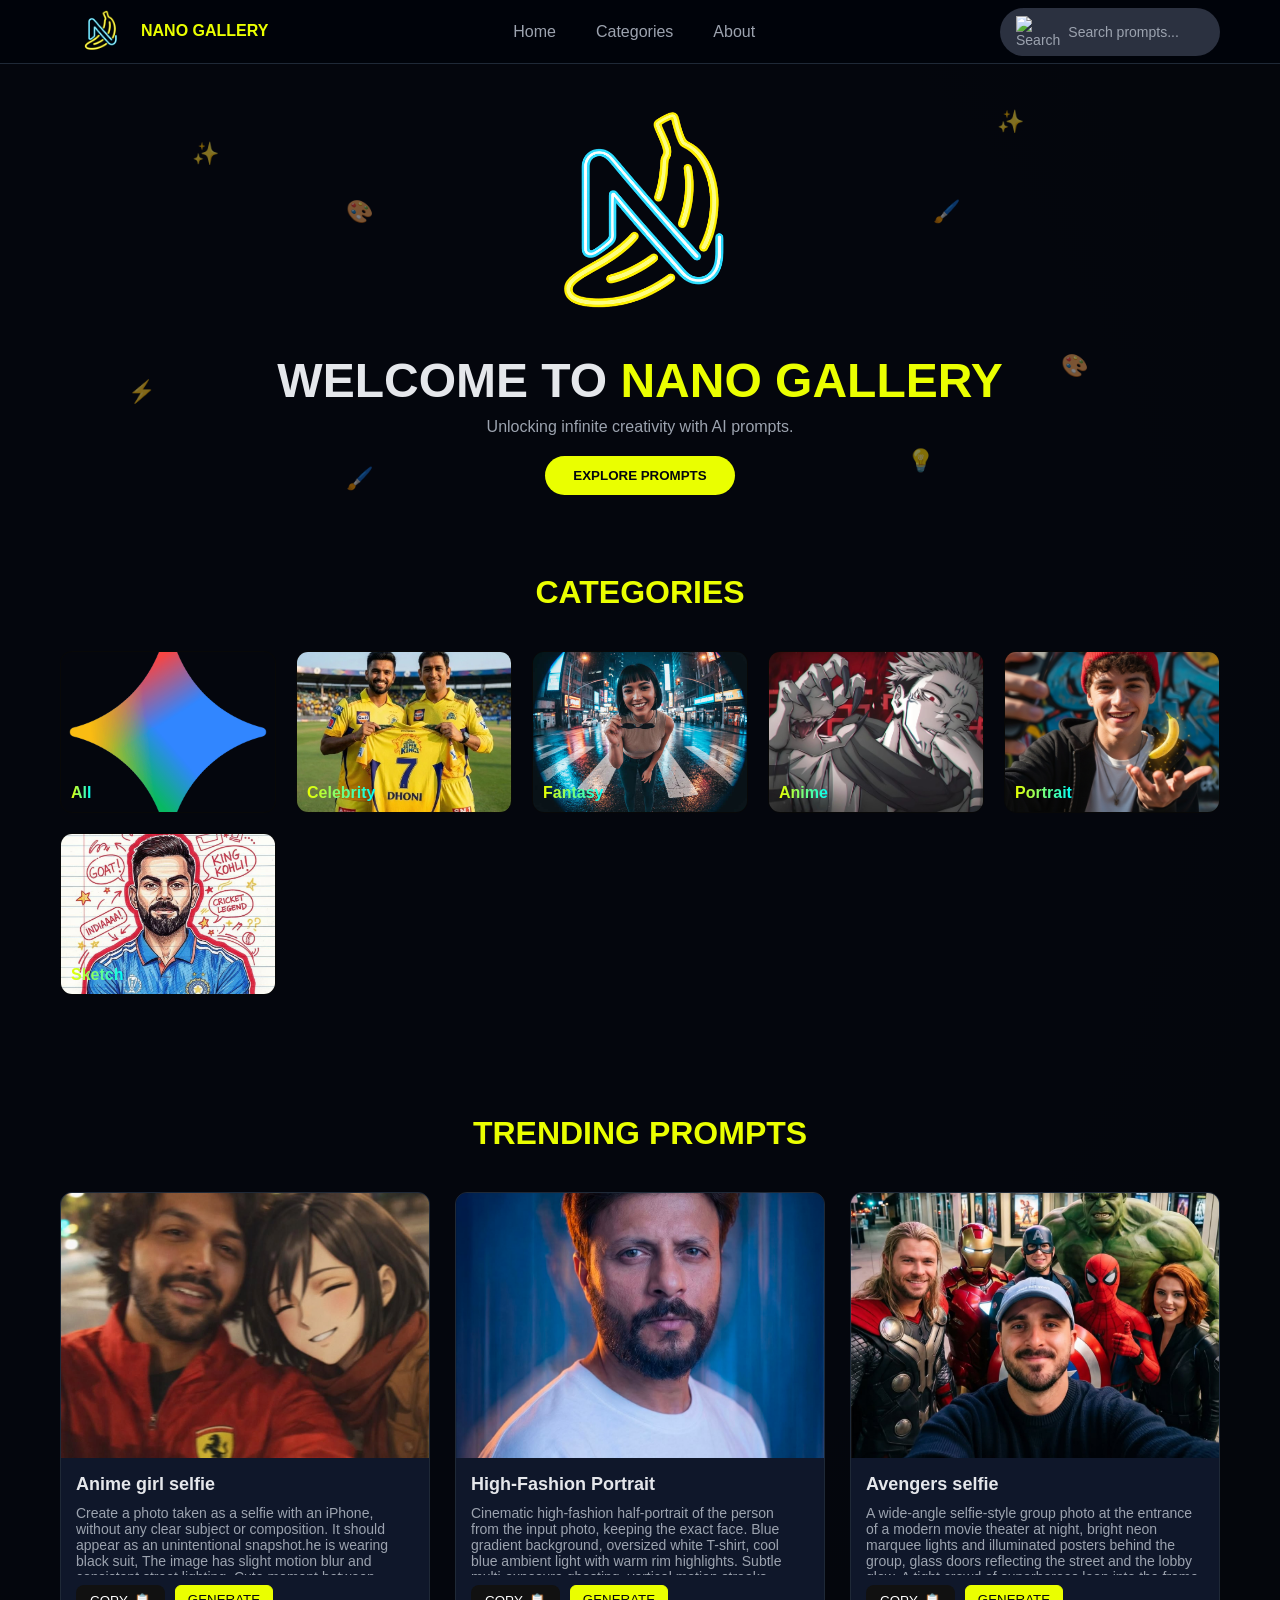
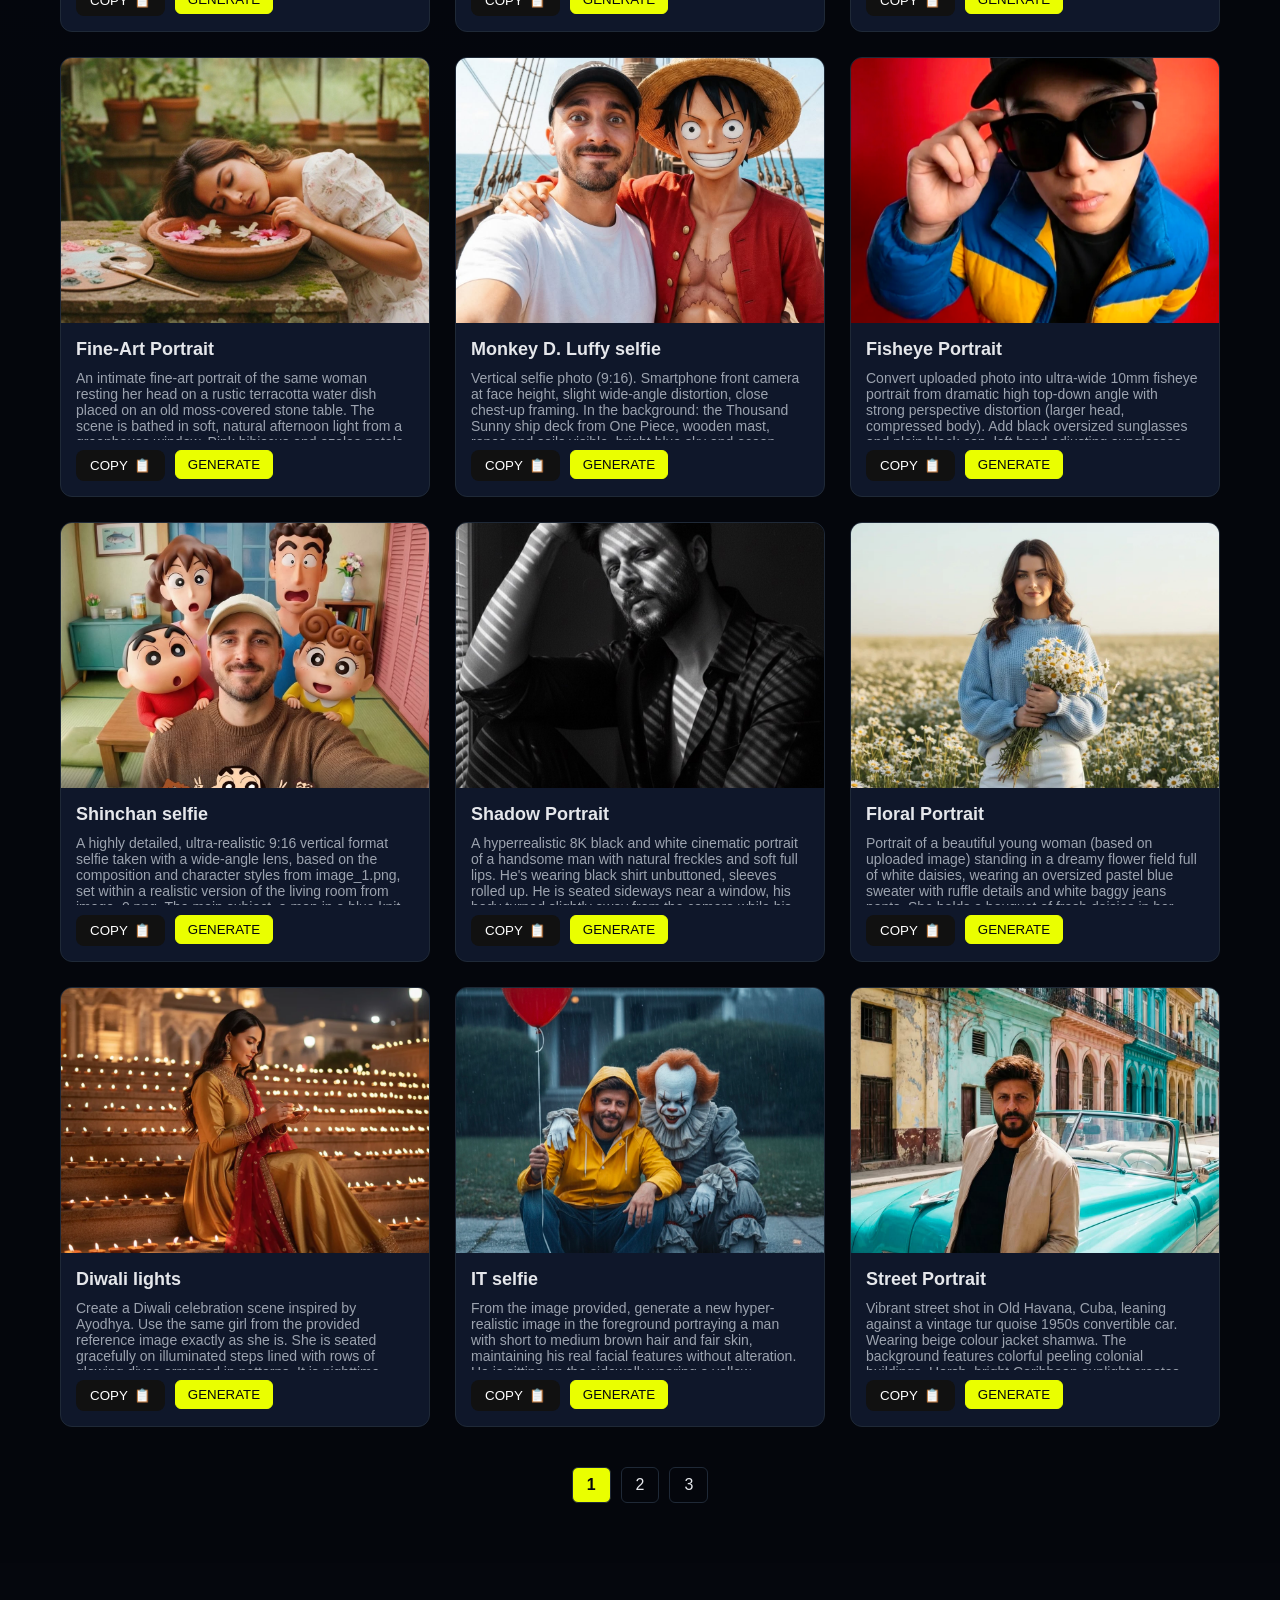
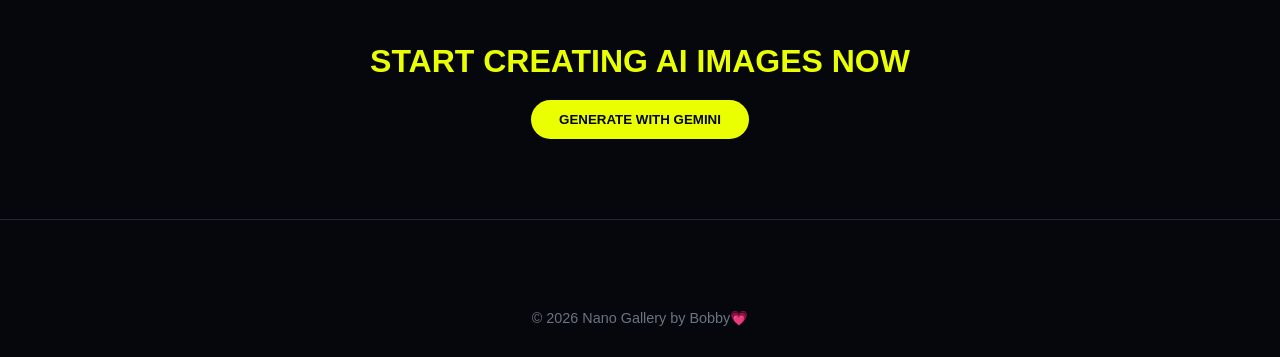
==== commit 0baf15f9: "Replace search icon with image" ====
--- a/index.html
+++ b/index.html
@@ -5,6 +5,7 @@
   <meta name="viewport" content="width=device-width, initial-scale=1.0">
   <title>Nano Gallery</title>
   <link rel="stylesheet" href="css/style.css">
+  <script src="js/data.js"></script>
   <script src="js/main.js" defer></script>
 </head>
 <body>
@@ -25,7 +26,7 @@
 
 <div class="nav-right">
   <div class="search-box">
-    <span class="search-icon">🔍</span>
+    <span class="search-icon"><img src="images/search.png" alt="Search" class="search-icon"></span>
     <input type="text" id="searchInput" placeholder="Search prompts...">
   </div>
 </div>
@@ -95,327 +96,27 @@
 </section>
 
 <!-- PROMPTS -->
-<section class="prompts"  id="prompts">
+<section class="prompts" id="prompts">
   <div class="container">
-    <h2 >TRENDING PROMPTS</h2>
-    <div class="prompt-grid">
-      <p id="noResults" style="display: none; text-align: center; margin-top: 20px;">
-  No results found 😶
-</p>
-  <div class="prompt-card" data-category="anime">
-    <img src="assets/images/p1.jpeg" alt="prompt1">
-    <div class="prompt-info">
-      <h3>Anime girl selfie</h3>
-      <p class="prompt-text">Create a photo taken as a selfie with an iPhone, without 
-        any clear subject or composition. It should appear as an 
-        unintentional snapshot.he is wearing black suit, The image
-         has slight motion blur and consistent street lighting. 
-         Cute moment between them Both images are connected in 
-         a instagram grid aspect ratio. Make it</p>
-      <div class="buttons">
-        <button class="copy">
-  <span class="copy-text">COPY</span>
-  <span class="copy-icon">📋</span>
-</button>
-        <a href="https://gemini.google.com"  target="_blank"><button class="gen">GENERATE</button></a>
-      </div>
+    <h2>TRENDING PROMPTS</h2>
+    <div class="prompt-grid" id="promptGrid">
+      <p id="noResults">
+        No results found 😶
+      </p>
+    </div>
+    <div class="pagination">
+      <a class="active" href="index.html">1</a>
+      <a href="page2.html">2</a>
+      <a href="page3.html">3</a>
     </div>
   </div>
-
-  <div class="prompt-card" data-category="fantasy">
-    <img src="assets/images/p2.jpg" alt="prompt2">
-    <div class="prompt-info">
-      <h3> High-Fashion Portrait</h3>
-      <p class="prompt-text"> Cinematic high-fashion half-portrait of the 
-        person from the input photo, keeping the exact 
-        face. Blue gradient background, oversized white 
-        T-shirt, cool blue ambient light with warm rim 
-        highlights. Subtle multi-exposure ghosting,
-         vertical motion streaks, shallow depth
-          (50-85mm f/1.8), crisp skin detail, 
-          surreal editorial vibe.</p>
-      <div class="buttons">
-            <button class="copy">
-  <span class="copy-text">COPY</span>
-  <span class="copy-icon">📋</span>
-</button>
-        <a href="https://gemini.google.com"  target="_blank"><button class="gen">GENERATE</button></a>
-      </div>
-    </div>
-  </div>
-
-  <div class="prompt-card" data-category="celebrity">
-    <img src="assets/images/p3.jpeg" alt="prompt3">
-    <div class="prompt-info">
-      <h3>Avengers selfie</h3>
-      <p class="prompt-text">A wide-angle selfie-style group photo at the entrance of a modern movie theater at night, bright neon marquee lights and illuminated posters behind the group, glass doors reflecting the street and the lobby glow. A tight crowd of superheroes lean into the frame in a casual “fans photo” energy.
-
-Thor is in his armor with a red cape on the left, Iron Man centered in full red-and-gold suit, Hulk towering behind everyone, Captain America in his suit with shield slung over his back just visible in the lower right of the frame, Black Widow on the left side in a tactical black suit, utility detailing, confident pose, leaning in close to fit the shot.
-
-The main subject is a young man in a simple dark t-shirt in the foreground, closest to camera, arm fully outstretched toward the lens as if taking the selfie. Only his hand/forearm is visible near the edge of the frame, but no phone or device is visible at any time (hand positioned to imply holding something just off frame).
-
-Everyone is slightly angled for the shot, all characters lean forward dynamically. Camera is slightly above eye level with strong perspective distortion from the close lens; background shows the cinema entry stanchions and a few indistinct blurry people in line.
-
-Lighting is natural night-time ambient plus cinema signage illumination. No flash. Soft mixed light from neon marquee and poster boxes creating gentle highlights and colored reflections on suits. Realistic low-light exposure with mild motion-freeze from fast shutter; clean but slightly grainy noise baked into the environment.
-
-Iron Man’s metallic surfaces react to the light and Captain America’s shield without harsh hot spots. High realism, accurate proportions, detailed fabric texture, subtle wear and gloss on armor. Sharp focus on the foreground subject and heroes, background softly blurred.
-
-Replace the character’s face with the face of the person in the reference image. Use the reference as a strict identity guide and preserve 100% of the visible features: skin texture, skin tone, and facial hair.
-
-Hair: the hair must be exactly the same as in the reference (same length and hairstyle). Do not invent hair, do not lengthen it, do not change it, do not add white hair or spikes. If the reference includes a cap or a hat, keep it.
-
-Accessories: preserve exactly any accessory that appears on the head in the reference (glasses, earrings, piercings, caps, hats, etc.), same size and position. If the reference has no accessories, do not add any new ones.
-
-Format: Ultra-realistic photo. Shot on a Leica M6 with 35mm Summicron. Visible 35mm film grain. Hard daylight. ISO noise in backdrop shadows. Warm cast in highlight edge areas. Minor chromatic aberration at hairline. No stylizing tricks, no digital cleanup, no artificial glow. Matte skin, visible pores, light freckles. Background blurred.</p>
-      <div class="buttons">
-            <button class="copy">
-  <span class="copy-text">COPY</span>
-  <span class="copy-icon">📋</span>
-</button>
-        <a href="https://gemini.google.com"  target="_blank"><button class="gen">GENERATE</button></a>
-      </div>
-    </div>
-  </div>
- 
-  <div class="prompt-card" data-category="portrait">
-    <img src="assets/images/p4.jpg" alt="prompt1">
-    <div class="prompt-info">
-      <h3>Fine-Art Portrait</h3>
-      <p class="prompt-text">An intimate fine-art portrait of the 
-        same woman resting her head on a rustic 
-        terracotta water dish placed on an old 
-        moss-covered stone table. The scene is 
-        bathed in soft, natural afternoon light
-         from a greenhouse window. Pink hibiscus 
-         and azalea petals float on the water surface 
-         beside her. Her eyes are closed peacefully,
-          her expression tender and contemplative. 
-          A painter's palette with pastel shades and
-           a single brush lies nearby, hinting at 
-           artistic solitude. She wears her white 
-           floral puff-sleeve dress with a slightly 
-           wrinkled texture, her hair softly curled 
-           and slightly tousled. The tone is painterly,
-            calm, melancholic, and ele-gant.
-         Style: cinematic portrait, muted green 
-         and warm tones, natural soft lighting,
-          vintage film look, artistic depth</p>
-      <div class="buttons">
-            <button class="copy">
-  <span class="copy-text">COPY</span>
-  <span class="copy-icon">📋</span>
-</button>
-        <a href="https://gemini.google.com"  target="_blank"><button class="gen">GENERATE</button></a>
-      </div>
-    </div>
-  </div>
-
-  <div class="prompt-card" data-category="anime">
-    <img src="assets/images/p5.jpeg" alt="prompt2">
-    <div class="prompt-info">
-      <h3>Monkey D. Luffy selfie</h3>
-      <p class="prompt-text">Vertical selfie photo (9:16). Smartphone front camera at face height, slight wide-angle distortion, close chest-up framing.
-
-In the background: the Thousand Sunny ship deck from One Piece, wooden mast, ropes and sails visible, bright blue sky and ocean behind. The scene feels like a casual group selfie taken on the ship.
-
-Monkey D. Luffy stands on the right wearing his red vest and straw hat, smiling widely. Roronoa Zoro stands slightly behind with his swords visible at his waist, calm expression. Nami leans into the frame with her orange hair and confident smile. Sanji appears on the left side wearing his black suit and blond hair covering one eye. Usopp peeks from behind with his goggles and long nose. Tony Tony Chopper stands near the front smiling.
-
-The main subject is a young man in the foreground closest to the camera, arm extended as if holding the phone to take the selfie. Only part of his arm/hand appears near the edge of the frame to imply a selfie perspective.
-
-Everyone leans slightly toward the camera with a friendly, spontaneous selfie pose. Camera angle slightly above eye level with perspective distortion from the phone lens.
-
-Lighting is bright daylight with natural sun highlights and soft shadows. Realistic skin texture, detailed clothing folds, subtle wind moving hair and clothing. Ocean and sky slightly blurred in the background for depth.
-
-Replace the main subject’s face with the face of the person in the reference image. Use the reference as a strict identity guide and preserve 100% of the visible features: skin tone, skin texture and facial hair.
-
-Hair: must be exactly the same as in the reference image (same length and hairstyle). Do not invent hair, do not change it. If the reference includes a hat or cap, keep it.
-
-Accessories: preserve any accessories from the reference image (glasses, earrings, piercings, hats etc.). If the reference has none, do not add any.
-
-Style: ultra-realistic photo, cinematic lighting, visible pores and natural skin texture, slight film grain, realistic depth of field, background softly blurred.</p>
-      <div class="buttons">
-            <button class="copy">
-  <span class="copy-text">COPY</span>
-  <span class="copy-icon">📋</span>
-</button>
-        <a href="https://gemini.google.com"  target="_blank"><button class="gen">GENERATE</button></a>
-      </div>
-    </div>
-  </div>
-
-  <div class="prompt-card" data-category="portrait">
-    <img src="assets/images/p6.jpg" alt="prompt3">
-    <div class="prompt-info">
-      <h3>Fisheye Portrait</h3>
-      <p class="prompt-text">Convert uploaded photo into ultra-wide 10mm 
-        fisheye portrait from dramatic high top-down 
-        angle with strong perspective distortion 
-        (larger head, compressed body). Add black 
-        oversized sunglasses and plain black cap, 
-        left hand adjusting sunglasses, confident 
-        upward gaze. Color-block puffer jacket 
-        (blue/yellow/orange), black tee, white 
-        sneakers. Bold red studio background, 
-        smooth gradient, high contrast, sharp 
-        editorial lighting, 8k.</p>
-      <div class="buttons">
-            <button class="copy">
-  <span class="copy-text">COPY</span>
-  <span class="copy-icon">📋</span>
-</button>
-        <a href="https://gemini.google.com"  target="_blank"><button class="gen">GENERATE</button></a>
-      </div>
-    </div>
-  </div>
-<div class="prompt-card" data-category="sketch">
-    <img src="assets/images/p7.jpeg" alt="prompt1">
-    <div class="prompt-info">
-      <h3>Shinchan selfie</h3>
-      <p class="prompt-text">A highly detailed, ultra-realistic 9:16 vertical format selfie taken with a wide-angle lens, based on the composition and character styles from image_1.png, set within a realistic version of the living room from image_0.png. The main subject, a man in a blue knit sweater and a light blue baseball cap exactly as seen in image_1.png, holds the phone with his right arm extended to capture the shot. Curiously, the main subject (the man in the cap) has a slight smile, looking straight at the camera.
-
-Behind him, also as detailed in image_1.png, are Misae Nohara and Hiroshi Nohara, both making their stylized, open-mouthed, wide-eyed surprised expressions. Perched on the man’s shoulders on the left is Shinnosuke in his red sweater, also showing the same surprised, round-mouthed expression from image_1.png.
-
-On the man’s shoulder on the right is Himawari, but her hairstyle is distinct. It is the complex, tightly curled brown hair from image_2.png, featuring precise decorative double scroll curls symmetrically arranged in the front bangs and a single, tight, large-volume side curl on her left. She retains her small smile and open mouth from image_1.png.
-
-The background is a detailed, realistic recreation of the image_0.png living room: green tatami floor mats with traditional green cloth borders, textured light green walls, a polished wooden low table, and the specific teal sideboard with blue glass doors. Above the sideboard is the framed picture on the wall with the vase of flowers and books in their places. In the far left background, a realistic natural pink accordion-pleat curtain is visible. The room is brightly lit with cinematic, realistic daylight emphasizing the soft textures and gentle realism of the cartoon environment. The lighting perspective creates a noticeable fisheye distortion.
-
-[IDENTITY BLOCK] Replace the main subject’s face (the man in the cap) with the face of the person in the reference image. Use the reference as a strict identity guide and preserve 100% of the visible features: skin tone, skin texture, and facial hair.
-
-Hair: must be exactly the same as in the reference (same length and hairstyle). Do not invent hair, do not lengthen it, do not change it, do not add white hair or spikes. If the reference includes a cap or hat, keep it.
-
-Accessories: preserve exactly any accessory that appears on the head in the reference (glasses, earrings, piercings, caps, hats, etc.), same size and position. If the reference has no accessories, do not add any new ones.
-
-[STYLE BLOCK] Format: Ultra-realistic photo. Shot on a Leica M6 with 35mm Summicron. Visible 35mm film grain. Hard daylight. ISO noise in backdrops. Warm cast in highlight edge areas. Minor chromatic aberration at hairline. No stylizing tricks, no digital clean up, no artificial glow. Matte skin, visible pores, light freckles. Background blurred.g</p>
-      <div class="buttons">
-            <button class="copy">
-  <span class="copy-text">COPY</span>
-  <span class="copy-icon">📋</span>
-</button>
-        <a href="https://gemini.google.com"  target="_blank"><button class="gen">GENERATE</button></a>
-      </div>
-    </div>
-  </div>
-
-  <div class="prompt-card" data-category="portrait">
-    <img src="assets/images/p8.jpg" alt="prompt2">
-    <div class="prompt-info">
-      <h3> Shadow Portrait</h3>
-      <p class="prompt-text">A hyperrealistic 8K black and white cinematic
-         portrait of a handsome man with natural
-          freckles and soft full lips. He's wearing
-           black shirt unbuttoned, sleeves rolled up.
-            He is seated sideways near a window, his
-             body turned slightly away from the camera
-              while his face gently tilts back toward 
-              the lens, catching the incoming light.
-               One arm rests loosely on his lap, the 
-               other raised with fingers brushing his
-                hair, adding natural elegance to the 
-                pose. Sharp beams of sunlight cut t
-                hrough blinds, falling diagonally 
-                across his face and body, creating 
-                patterns of high contrast that resemble 
-                shimmering underwa-ter light. The interplay
-                 of shadow and brightness sculpts his features, highlighting the fine detail of his skin texture - visible pores, faint freckles, and the delicate sheen of natural light on her lips and cheekbones. The background is deep and minimal, dissolving into soft gradients of black, with dust particles faint-ly visible in the illuminated air. Film-like grain enhances the analog quality of the portrait, while the high contrast of pure blacks against luminous whites makes the composition time-less and editorial. The overall mood is intimate, elegant, and emotionally evocative a portrait that blends fashion photog-raphy with poetic cinematic drama. Don't change the face. (Use the attached image)</p>
-      <div class="buttons">
-          <button class="copy">
-  <span class="copy-text">COPY</span>
-  <span class="copy-icon">📋</span>
-</button>
-        <a href="https://gemini.google.com"  target="_blank"><button class="gen">GENERATE</button></a>
-      </div>
-    </div>
-  </div>
-
-  <div class="prompt-card" data-category="portrait">
-    <img src="assets/images/p9.jpg" alt="prompt3">
-    <div class="prompt-info">
-      <h3>Floral Portrait</h3>
-      <p class="prompt-text">  Portrait of a beautiful young woman (based on uploaded image) standing in a dreamy flower 
-        field full of white daisies, wearing an oversized pastel blue sweater with ruffle details
-        and white baggy jeans pants. She holds a bouquet of fresh daisies in her hands, soft sunlight
-        shining,cinematic composition, low-angle shot with blurred daisies in the foreground, pastel 
-        tones, dreamy romantic atmosphere, ultra realistic 8K photography.</p>
-      <div class="buttons">
-        <button class="copy">
-  <span class="copy-text">COPY</span>
-  <span class="copy-icon">📋</span>
-</button>
-        <a href="https://gemini.google.com"  target="_blank"><button class="gen">GENERATE</button></a>
-      </div>
-    </div>
-  </div>
-
-  <div class="prompt-card" data-category="portrait">
-    <img src="assets/images/p10.jpg" alt="prompt4">
-    <div class="prompt-info">
-      <h3>Diwali lights</h3>
-      <p class="prompt-text">Create a Diwali celebration scene inspired by Ayodhya.
-         Use the same girl from the provided reference image 
-         exactly as she is. She is seated gracefully on 
-         illuminated steps lined with rows of glowing diyas 
-         arranged in patterns. It is nighttime, and the stairs 
-         are beautifully lit with countless diyas creating a 
-         warm festive glow. She holds a diya in her hands as
-          she lights it gently. She is dressed in a golden-red
-           Anarkali suit featuring delicate thread embroidery 
-           around the neckline, giving a rich Pinterest-style 
-           aesthetic. Her hair is open and flowing naturally, 
-           enhancing the serene and traditional festive mood.</p>
-      <div class="buttons">
-        <button class="copy">
-  <span class="copy-text">COPY</span>
-  <span class="copy-icon">📋</span>
-</button>
-        <a href="https://gemini.google.com"  target="_blank"><button class="gen">GENERATE</button></a>
-      </div>
-    </div>
-  </div>
-
-  <div class="prompt-card" data-category="fantasy">
-    <img src="assets/images/p11.jpg" alt="prompt5">
-    <div class="prompt-info">
-      <h3>IT selfie</h3>
-      <p class="prompt-text">From the image provided, generate a new hyper-realistic image in the foreground portraying a man with short to medium brown hair and fair skin, maintaining his real facial features without alteration. He is sitting on the sidewalk wearing a yellow raincoat with the hood up, leaving his face visible. He wears dark blue wide-leg jeans and slightly dirty white sneakers. In his right hand, he holds a red balloon, and with his left arm, he friendly hugs the clown Pennywise, who appears beside him. The background, slightly blurred, shows an American-style house with a front garden. The environment is humid, with light rain and wet asphalt, illuminated by bluish and cold tones that create a dark, melan cholic mood. The lighting is natural and soft, with subtle reflections in puddles and realistic sparkles on the balloon. The image conveys a cinematic atmosphere of gentle tension and mystery, like a movie scene. Style: ultra-realistic quality 8K, Halloween photo style with an artistic touch. Don't change the face. (Use the attached image)</p>
-      <div class="buttons">
-        <button class="copy">
-  <span class="copy-text">COPY</span>
-  <span class="copy-icon">📋</span>
-</button>
-        <a href="https://gemini.google.com"  target="_blank"><button class="gen">GENERATE</button></a>
-      </div>
-    </div>
-  </div>
-
-  <div class="prompt-card" data-category="fantasy">
-    <img src="assets/images/p12.jpg" alt="prompt6">
-    <div class="prompt-info">
-      <h3>Street Portrait</h3>
-      <p class="prompt-text">Vibrant street shot in Old Havana, Cuba, leaning against a vintage tur quoise 1950s convertible car.
-
-Wearing beige colour jacket shamwa. The background features colorful peeling colonial buildings. Harsh, bright Caribbean sunlight creates distinct shadows. Shot on Leica M10-R, Leica Summilux-M 35mm f/1.4 ASPH Lens, Aperture f/4.0, ISO 100, Shutter Speed 1/1000s. Vintage color grading, Kodachrome film simulation, sharp detalls, KEEP FACE FEATURES IDENTICAL FROM ATTACHED IMAGE no cartoon, illustra tion, 3d, sketch, low resolution, blurry, distorted face, bad eyes, asym metric eyes, extra limbs, missing fingers, mutated hands, bad anatomy, ugly, text, watermark, grain, noise, oversaturated, age alteration, facial modification, makeup, mask, beige turtleneck sweater.</p>
-      <div class="buttons">
-        <button class="copy">
-  <span class="copy-text">COPY</span>
-  <span class="copy-icon">📋</span>
-</button>
-        <a href="https://gemini.google.com"  target="_blank"><button class="gen">GENERATE</button></a>
-      </div>
-    </div>
-  </div>
-  </div>
-  <div class="pagination">
-<a class="active" href="index.html">1</a>
-<a href="page2.html">2</a>
-<a href="page3.html">3</a>
-</div>
 </section>
 
 <!-- CTA -->
 <section class="cta-section">
   <div class="container">
     <h2>START CREATING AI IMAGES NOW</h2>
-    <a href="https://gemini.google.com"  target="_blank"><button class="cta">GENERATE WITH GEMINI</button></a>
+    <a href="https://gemini.google.com" target="_blank" rel="noopener noreferrer"><button class="cta">GENERATE WITH GEMINI</button></a>
   </div>
 </section>
 
--- a/css/style.css
+++ b/css/style.css
@@ -359,6 +359,12 @@
 }
 /* CARD */
 
+#noResults {
+  display: none;
+  text-align: center;
+  margin-top: 20px;
+}
+
 .prompt-card {
   background: #0f172a;
   border: 1px solid #1f2937;
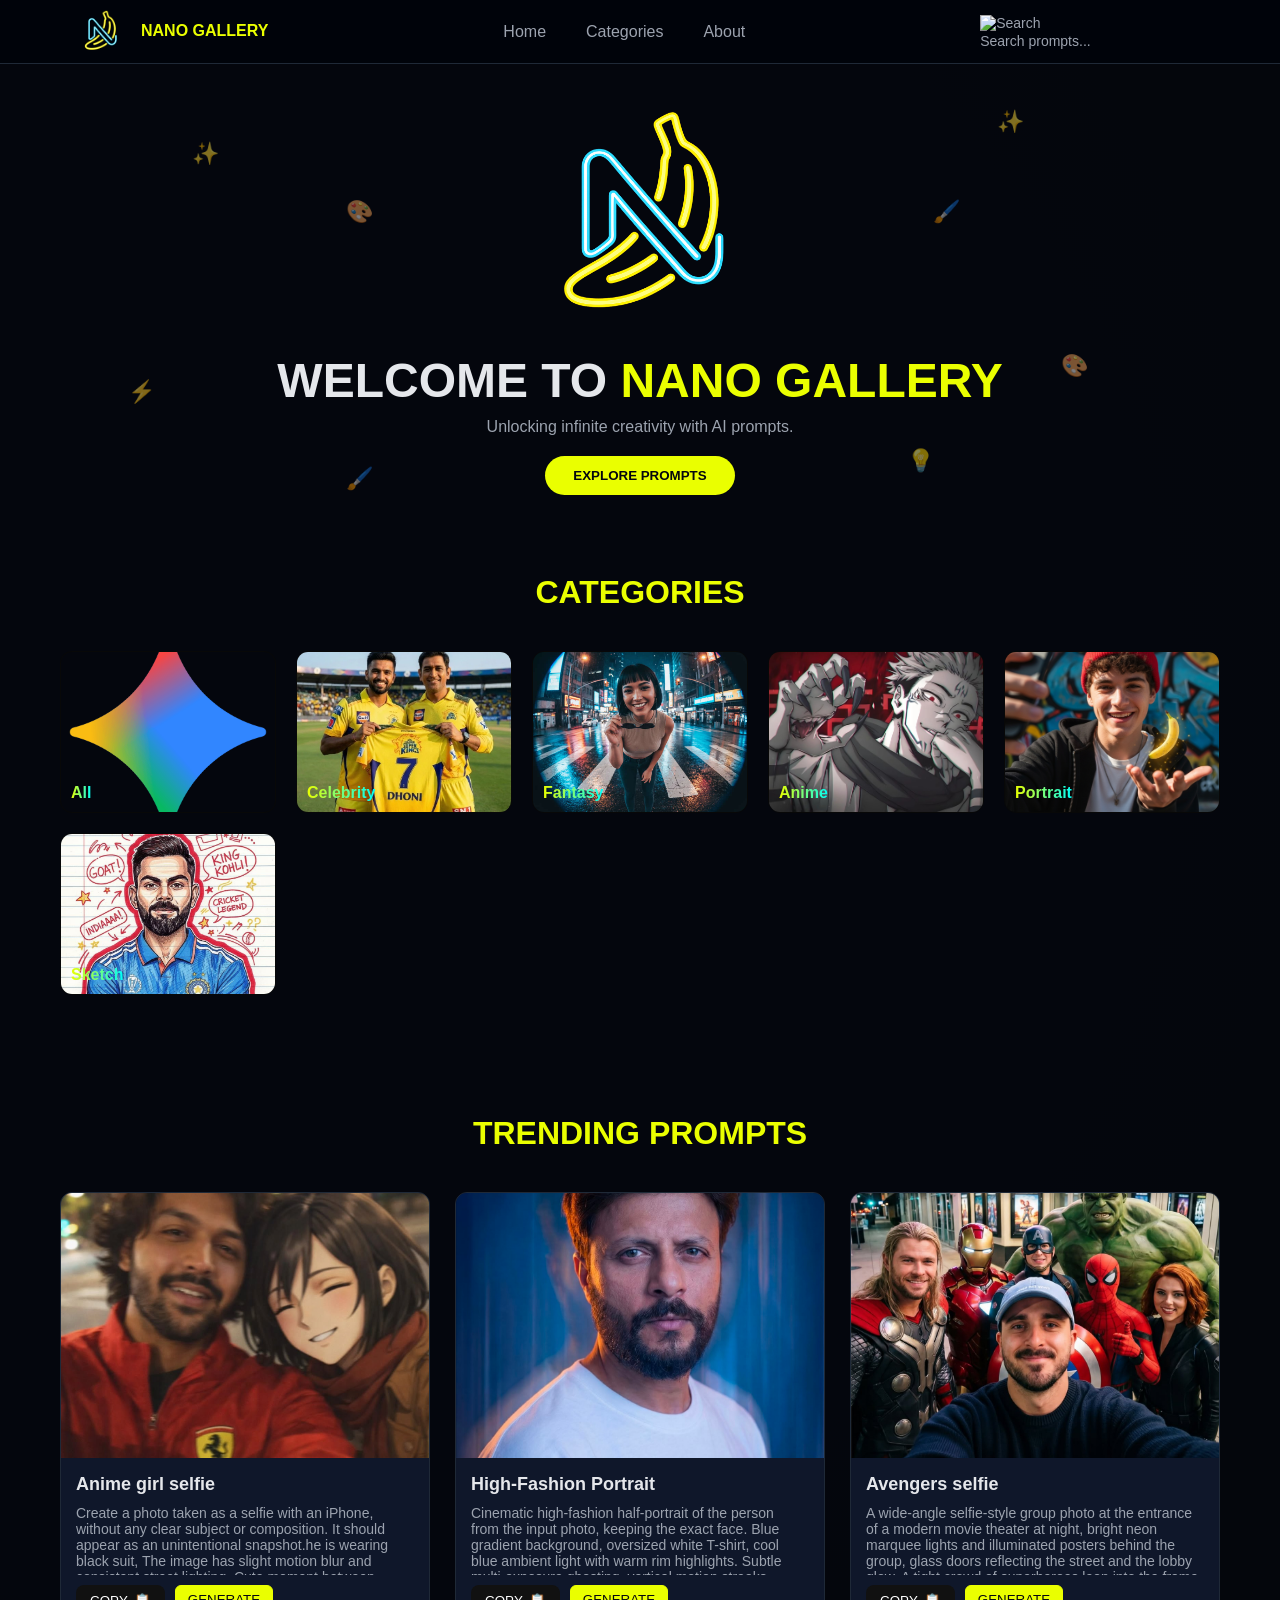
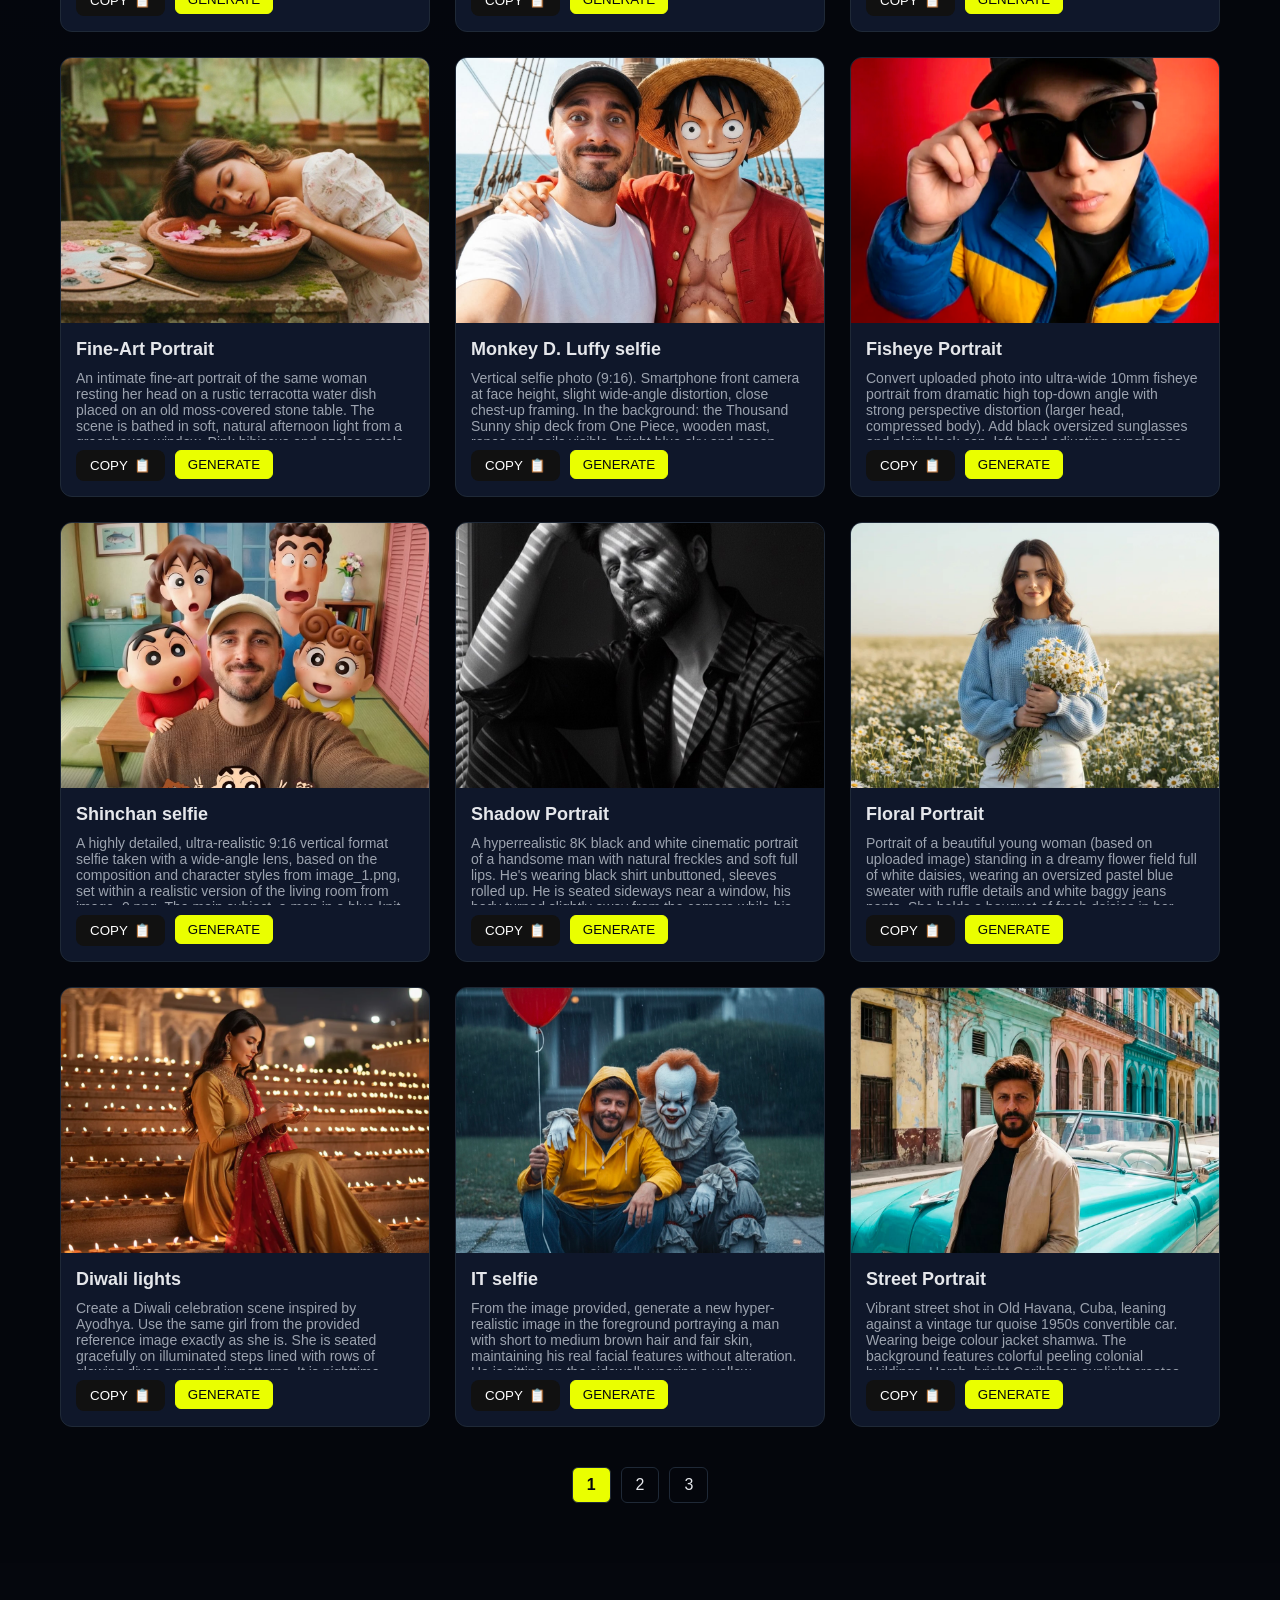
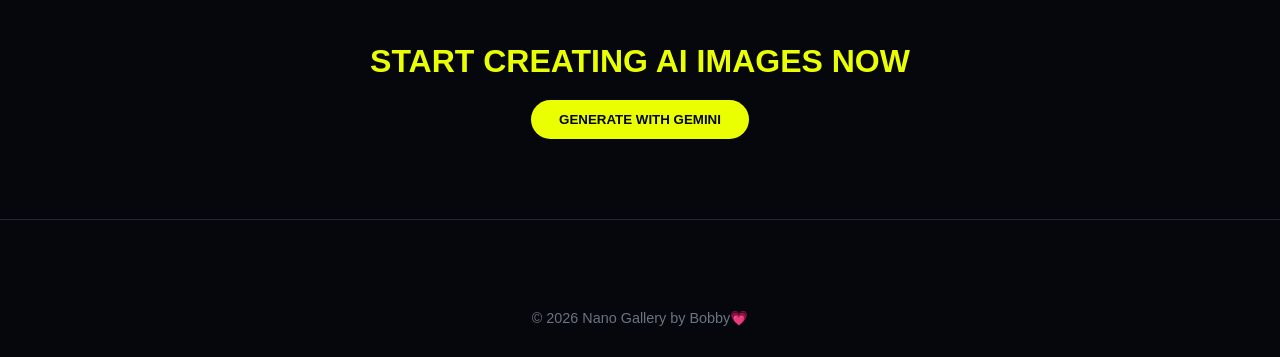
==== commit 97b145a3: "Fix search icon span element in index.html" ====
--- a/index.html
+++ b/index.html
@@ -26,7 +26,7 @@
 
 <div class="nav-right">
   <div class="search-box">
-    <span class="search-icon"><img src="images/search.png" alt="Search" class="search-icon"></span>
+    <span><img src="images/search.png" alt="Search" class="search-icon"></span>
     <input type="text" id="searchInput" placeholder="Search prompts...">
   </div>
 </div>
--- a/css/style.css
+++ b/css/style.css
@@ -91,14 +91,16 @@
   align-items: center;
 }
 
-.search-box {
-  display: flex;
-  align-items: center;
-  background: #2b3140;
-  padding: 8px 16px;
-  border-radius: 30px;
-  width: 220px;
-  gap: 8px;
+.navbar{
+    display: flex;
+    align-items: center;
+    gap: 10px;
+}
+
+.search-icon{
+    width: 22px;
+    height: 22px;
+    cursor: pointer;
 }
 
 .search-icon {
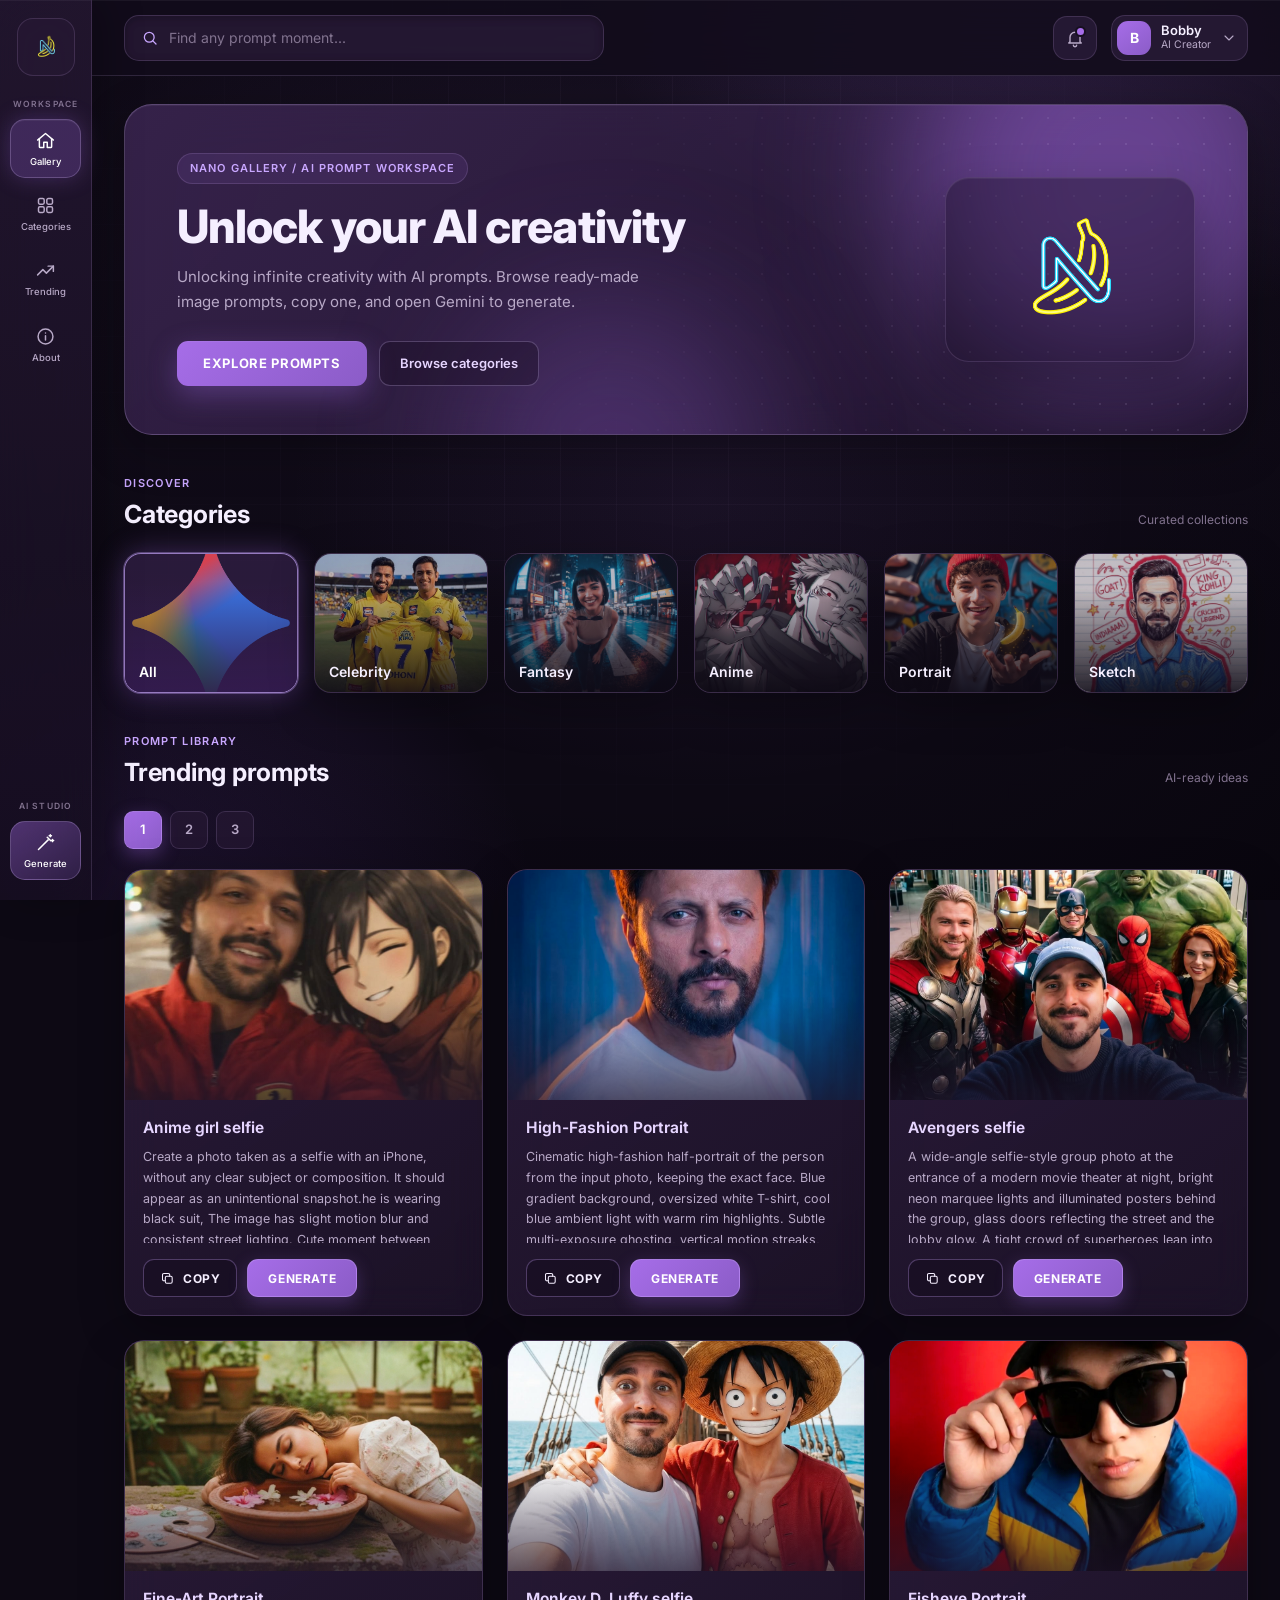
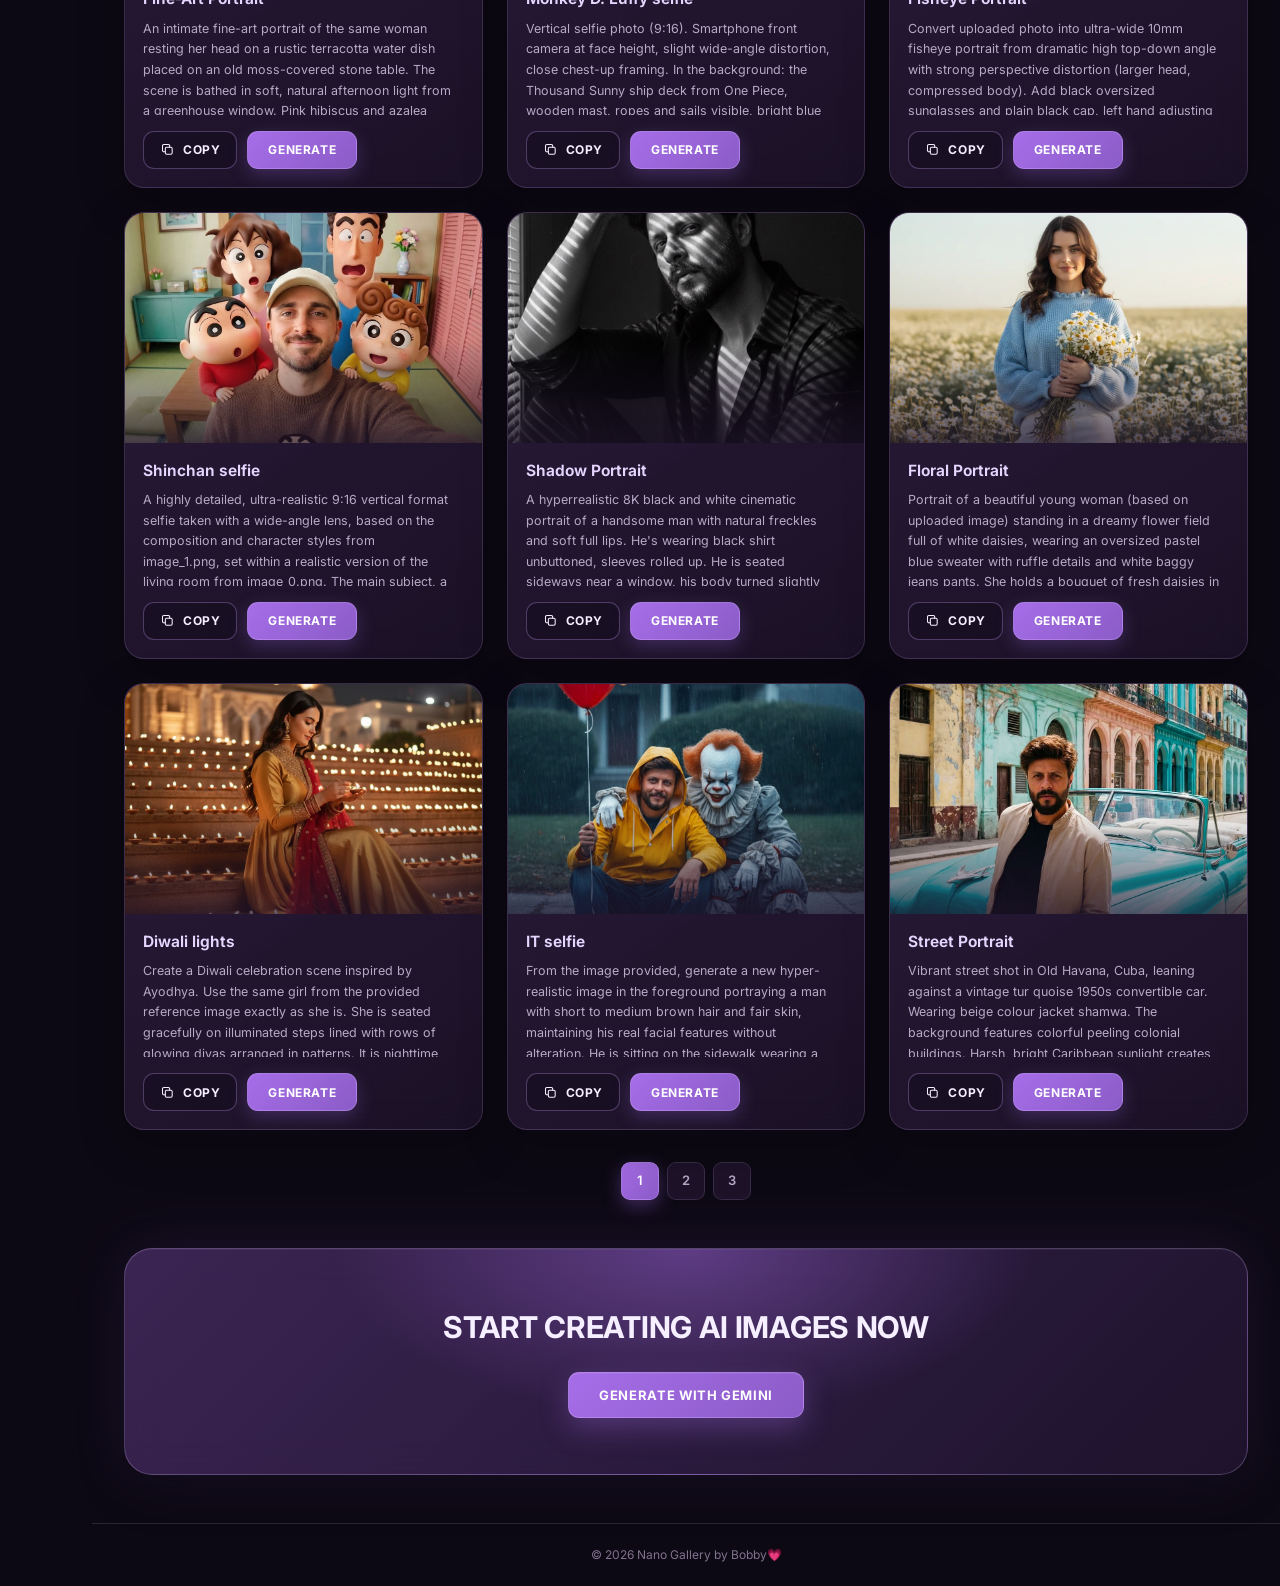
==== commit 064d0c15: "UI updation" ====
--- a/index.html
+++ b/index.html
@@ -4,128 +4,451 @@
   <meta charset="UTF-8">
   <meta name="viewport" content="width=device-width, initial-scale=1.0">
   <title>Nano Gallery</title>
+  <meta name="theme-color" content="#0D0914">
+  <link rel="preconnect" href="https://fonts.googleapis.com">
+  <link rel="preconnect" href="https://fonts.gstatic.com" crossorigin>
+  <link href="https://fonts.googleapis.com/css2?family=Inter:wght@400;500;600;700;800&display=swap" rel="stylesheet">
   <link rel="stylesheet" href="css/style.css">
-  <script src="js/data.js"></script>
+  <link rel="stylesheet" href="style.css">
   <script src="js/main.js" defer></script>
+  <script src="main.js" defer></script>
 </head>
 <body>
-
-<!-- NAVBAR  -->
-<header class="nav">
-  <div class="container nav-inner">
-    <div class="logo">
-      <img src="assets/icons/logo.png" alt="logo">
-      <span>NANO GALLERY</span>
+<div class="bg-layer" aria-hidden="true"></div>
+
+<!-- SIDEBAR -->
+<aside class="sidebar" aria-label="Primary">
+  <a class="side-logo" href="index.html" aria-label="Nano Gallery home">
+    <img src="assets/icons/logo.png" alt="Nano Gallery logo">
+  </a>
+  <div class="side-group">
+    <span class="side-title">Workspace</span>
+    <nav class="side-nav">
+      <a class="side-item active" href="#hero"><svg class="ic" viewBox="0 0 24 24" fill="none" stroke="currentColor" stroke-width="1.7" stroke-linecap="round" stroke-linejoin="round" aria-hidden="true" focusable="false"><path d="M3 11.5 12 4l9 7.5"/><path d="M5 10v9a1 1 0 0 0 1 1h4v-6h4v6h4a1 1 0 0 0 1-1v-9"/></svg><span>Gallery</span></a>
+      <a class="side-item" href="#categories"><svg class="ic" viewBox="0 0 24 24" fill="none" stroke="currentColor" stroke-width="1.7" stroke-linecap="round" stroke-linejoin="round" aria-hidden="true" focusable="false"><rect x="4" y="4" width="6.5" height="6.5" rx="1.6"/><rect x="13.5" y="4" width="6.5" height="6.5" rx="1.6"/><rect x="4" y="13.5" width="6.5" height="6.5" rx="1.6"/><rect x="13.5" y="13.5" width="6.5" height="6.5" rx="1.6"/></svg><span>Categories</span></a>
+      <a class="side-item" href="#prompts"><svg class="ic" viewBox="0 0 24 24" fill="none" stroke="currentColor" stroke-width="1.7" stroke-linecap="round" stroke-linejoin="round" aria-hidden="true" focusable="false"><path d="m3 17 6-6 4 4 8-8"/><path d="M15 7h6v6"/></svg><span>Trending</span></a>
+      <a class="side-item" href="#about"><svg class="ic" viewBox="0 0 24 24" fill="none" stroke="currentColor" stroke-width="1.7" stroke-linecap="round" stroke-linejoin="round" aria-hidden="true" focusable="false"><circle cx="12" cy="12" r="8.5"/><path d="M12 11v5"/><path d="M12 8h.01"/></svg><span>About</span></a>
+    </nav>
+  </div>
+  <div class="side-group side-bottom">
+    <span class="side-title">AI Studio</span>
+    <a class="side-item side-generate" href="https://gemini.google.com" target="_blank" rel="noopener noreferrer"><svg class="ic" viewBox="0 0 24 24" fill="none" stroke="currentColor" stroke-width="1.7" stroke-linecap="round" stroke-linejoin="round" aria-hidden="true" focusable="false"><path d="m4 20 11-11"/><path d="m14 6 4 4"/><path d="M17.5 3v2.5M16.2 4.2h2.6M20 8.5V11M18.7 9.7h2.6"/></svg><span>Generate</span></a>
+  </div>
+</aside>
+
+<div class="app">
+  <!-- TOP BAR -->
+  <header class="topbar">
+    <div class="search-box">
+      <svg class="search-icon" viewBox="0 0 24 24" fill="none" stroke="currentColor" stroke-width="1.7" stroke-linecap="round" stroke-linejoin="round" aria-hidden="true" focusable="false"><circle cx="11" cy="11" r="6.5"/><path d="m20 20-4.2-4.2"/></svg>
+      <input type="text" id="searchInput" placeholder="Find any prompt moment..." aria-label="Search prompts" autocomplete="off">
     </div>
-
-    <nav class="menu">
-      <a href="#hero">Home</a>
-      <a href="#categories">Categories</a>
-      <a href="#about">About</a>
-    </nav>
-
-<div class="nav-right">
-  <div class="search-box">
-    <span><img src="images/search.png" alt="Search" class="search-icon"></span>
-    <input type="text" id="searchInput" placeholder="Search prompts...">
-  </div>
+    <div class="top-right">
+      <button class="icon-btn" type="button" aria-label="Notifications"><svg class="ic" viewBox="0 0 24 24" fill="none" stroke="currentColor" stroke-width="1.7" stroke-linecap="round" stroke-linejoin="round" aria-hidden="true" focusable="false"><path d="M6 16.5V11a6 6 0 1 1 12 0v5.5l1.5 1.5h-15z"/><path d="M10 20.5a2 2 0 0 0 4 0"/></svg><span class="dot"></span></button>
+      <div class="profile">
+        <span class="avatar" aria-hidden="true">B</span>
+        <span class="profile-text"><strong>Bobby</strong><small>AI Creator</small></span>
+        <svg class="chev" viewBox="0 0 24 24" fill="none" stroke="currentColor" stroke-width="1.7" stroke-linecap="round" stroke-linejoin="round" aria-hidden="true" focusable="false"><path d="m6 9 6 6 6-6"/></svg>
+      </div>
+    </div>
+  </header>
+
+  <main class="main">
+    <!-- HERO -->
+    <section class="hero" id="hero">
+      <div class="hero-glow g1" aria-hidden="true"></div>
+      <div class="hero-glow g2" aria-hidden="true"></div>
+      <div class="hero-grid" aria-hidden="true"></div>
+      <div class="hero-content">
+        <p class="eyebrow">Nano Gallery / AI Prompt Workspace</p>
+        <h1>Unlock your AI creativity</h1>
+        <p class="hero-sub">Unlocking infinite creativity with AI prompts. Browse ready-made image prompts, copy one, and open Gemini to generate.</p>
+        <div class="hero-actions">
+          <a class="btn-primary" href="#prompts">EXPLORE PROMPTS</a>
+          <a class="btn-ghost" href="#categories">Browse categories</a>
+        </div>
+      </div>
+      <div class="hero-mark">
+        <img src="assets/icons/mainlogo.png" alt="Nano Gallery">
+      </div>
+    </section>
+
+    <!-- CATEGORIES -->
+    <section class="section" id="categories">
+      <div class="section-head">
+        <div><p class="kicker">Discover</p><h2>Categories</h2></div>
+        <span class="head-note">Curated collections</span>
+      </div>
+      <div class="category-grid" role="group" aria-label="Filter prompts by category">
+        <button class="cat-card active" type="button" data-filter="all" aria-pressed="true">
+          <img src="assets/images/all.png" alt="All categories">
+          <span>All</span>
+        </button>
+        <button class="cat-card" type="button" data-filter="celebrity" aria-pressed="false">
+          <img src="assets/images/image1.jpg" alt="Celebrity category">
+          <span>Celebrity</span>
+        </button>
+        <button class="cat-card" type="button" data-filter="fantasy" aria-pressed="false">
+          <img src="assets/images/image2.jpg" alt="Fantasy category">
+          <span>Fantasy</span>
+        </button>
+        <button class="cat-card" type="button" data-filter="anime" aria-pressed="false">
+          <img src="assets/images/image3.jpg" alt="Anime category">
+          <span>Anime</span>
+        </button>
+        <button class="cat-card" type="button" data-filter="portrait" aria-pressed="false">
+          <img src="assets/images/image4.png" alt="Portrait category">
+          <span>Portrait</span>
+        </button>
+        <button class="cat-card" type="button" data-filter="sketch" aria-pressed="false">
+          <img src="assets/images/image5.jpg" alt="Sketch category">
+          <span>Sketch</span>
+        </button>
+      </div>
+    </section>
+
+    <!-- PROMPTS -->
+    <section class="section" id="prompts">
+      <div class="section-head">
+        <div><p class="kicker">Prompt library</p><h2>Trending prompts</h2></div>
+        <span class="head-note">AI-ready ideas</span>
+      </div>
+      <nav class="pagination pager-top" aria-label="Pagination"><a class="active" aria-current="page" href="index.html" aria-label="Page 1">1</a><a href="page2.html" aria-label="Page 2">2</a><a href="page3.html" aria-label="Page 3">3</a></nav>
+      <div class="prompt-grid">
+        <p id="noResults" class="no-results" style="display: none;" role="status">No results found</p>
+      <article class="prompt-card" data-category="anime">
+        <div class="prompt-media">
+          <img src="assets/images/p1.jpeg" alt="Anime girl selfie" loading="lazy">
+        </div>
+        <div class="prompt-info">
+          <h3>Anime girl selfie</h3>
+          <p class="prompt-text">Create a photo taken as a selfie with an iPhone, without 
+        any clear subject or composition. It should appear as an 
+        unintentional snapshot.he is wearing black suit, The image
+         has slight motion blur and consistent street lighting. 
+         Cute moment between them Both images are connected in 
+         a instagram grid aspect ratio. Make it</p>
+          <div class="buttons">
+            <button class="copy" type="button">
+              <span class="copy-icon"><svg class="ic" viewBox="0 0 24 24" fill="none" stroke="currentColor" stroke-width="1.7" stroke-linecap="round" stroke-linejoin="round" aria-hidden="true" focusable="false"><rect x="8.5" y="8.5" width="11" height="11" rx="2.2"/><path d="M15.5 8.5V6.2A2.2 2.2 0 0 0 13.3 4H6.2A2.2 2.2 0 0 0 4 6.2v7.1a2.2 2.2 0 0 0 2.2 2.2h2.3"/></svg></span>
+              <span class="copy-text">COPY</span>
+            </button>
+            <a class="gen-link" href="https://gemini.google.com" target="_blank" rel="noopener noreferrer"><button class="gen" type="button">GENERATE</button></a>
+          </div>
+        </div>
+      </article>
+      <article class="prompt-card" data-category="fantasy">
+        <div class="prompt-media">
+          <img src="assets/images/p2.jpg" alt="High-Fashion Portrait" loading="lazy">
+        </div>
+        <div class="prompt-info">
+          <h3> High-Fashion Portrait</h3>
+          <p class="prompt-text"> Cinematic high-fashion half-portrait of the 
+        person from the input photo, keeping the exact 
+        face. Blue gradient background, oversized white 
+        T-shirt, cool blue ambient light with warm rim 
+        highlights. Subtle multi-exposure ghosting,
+         vertical motion streaks, shallow depth
+          (50-85mm f/1.8), crisp skin detail, 
+          surreal editorial vibe.</p>
+          <div class="buttons">
+            <button class="copy" type="button">
+              <span class="copy-icon"><svg class="ic" viewBox="0 0 24 24" fill="none" stroke="currentColor" stroke-width="1.7" stroke-linecap="round" stroke-linejoin="round" aria-hidden="true" focusable="false"><rect x="8.5" y="8.5" width="11" height="11" rx="2.2"/><path d="M15.5 8.5V6.2A2.2 2.2 0 0 0 13.3 4H6.2A2.2 2.2 0 0 0 4 6.2v7.1a2.2 2.2 0 0 0 2.2 2.2h2.3"/></svg></span>
+              <span class="copy-text">COPY</span>
+            </button>
+            <a class="gen-link" href="https://gemini.google.com" target="_blank" rel="noopener noreferrer"><button class="gen" type="button">GENERATE</button></a>
+          </div>
+        </div>
+      </article>
+      <article class="prompt-card" data-category="celebrity">
+        <div class="prompt-media">
+          <img src="assets/images/p3.jpeg" alt="Avengers selfie" loading="lazy">
+        </div>
+        <div class="prompt-info">
+          <h3>Avengers selfie</h3>
+          <p class="prompt-text">A wide-angle selfie-style group photo at the entrance of a modern movie theater at night, bright neon marquee lights and illuminated posters behind the group, glass doors reflecting the street and the lobby glow. A tight crowd of superheroes lean into the frame in a casual “fans photo” energy.
+
+Thor is in his armor with a red cape on the left, Iron Man centered in full red-and-gold suit, Hulk towering behind everyone, Captain America in his suit with shield slung over his back just visible in the lower right of the frame, Black Widow on the left side in a tactical black suit, utility detailing, confident pose, leaning in close to fit the shot.
+
+The main subject is a young man in a simple dark t-shirt in the foreground, closest to camera, arm fully outstretched toward the lens as if taking the selfie. Only his hand/forearm is visible near the edge of the frame, but no phone or device is visible at any time (hand positioned to imply holding something just off frame).
+
+Everyone is slightly angled for the shot, all characters lean forward dynamically. Camera is slightly above eye level with strong perspective distortion from the close lens; background shows the cinema entry stanchions and a few indistinct blurry people in line.
+
+Lighting is natural night-time ambient plus cinema signage illumination. No flash. Soft mixed light from neon marquee and poster boxes creating gentle highlights and colored reflections on suits. Realistic low-light exposure with mild motion-freeze from fast shutter; clean but slightly grainy noise baked into the environment.
+
+Iron Man’s metallic surfaces react to the light and Captain America’s shield without harsh hot spots. High realism, accurate proportions, detailed fabric texture, subtle wear and gloss on armor. Sharp focus on the foreground subject and heroes, background softly blurred.
+
+Replace the character’s face with the face of the person in the reference image. Use the reference as a strict identity guide and preserve 100% of the visible features: skin texture, skin tone, and facial hair.
+
+Hair: the hair must be exactly the same as in the reference (same length and hairstyle). Do not invent hair, do not lengthen it, do not change it, do not add white hair or spikes. If the reference includes a cap or a hat, keep it.
+
+Accessories: preserve exactly any accessory that appears on the head in the reference (glasses, earrings, piercings, caps, hats, etc.), same size and position. If the reference has no accessories, do not add any new ones.
+
+Format: Ultra-realistic photo. Shot on a Leica M6 with 35mm Summicron. Visible 35mm film grain. Hard daylight. ISO noise in backdrop shadows. Warm cast in highlight edge areas. Minor chromatic aberration at hairline. No stylizing tricks, no digital cleanup, no artificial glow. Matte skin, visible pores, light freckles. Background blurred.</p>
+          <div class="buttons">
+            <button class="copy" type="button">
+              <span class="copy-icon"><svg class="ic" viewBox="0 0 24 24" fill="none" stroke="currentColor" stroke-width="1.7" stroke-linecap="round" stroke-linejoin="round" aria-hidden="true" focusable="false"><rect x="8.5" y="8.5" width="11" height="11" rx="2.2"/><path d="M15.5 8.5V6.2A2.2 2.2 0 0 0 13.3 4H6.2A2.2 2.2 0 0 0 4 6.2v7.1a2.2 2.2 0 0 0 2.2 2.2h2.3"/></svg></span>
+              <span class="copy-text">COPY</span>
+            </button>
+            <a class="gen-link" href="https://gemini.google.com" target="_blank" rel="noopener noreferrer"><button class="gen" type="button">GENERATE</button></a>
+          </div>
+        </div>
+      </article>
+      <article class="prompt-card" data-category="portrait">
+        <div class="prompt-media">
+          <img src="assets/images/p4.jpg" alt="Fine-Art Portrait" loading="lazy">
+        </div>
+        <div class="prompt-info">
+          <h3>Fine-Art Portrait</h3>
+          <p class="prompt-text">An intimate fine-art portrait of the 
+        same woman resting her head on a rustic 
+        terracotta water dish placed on an old 
+        moss-covered stone table. The scene is 
+        bathed in soft, natural afternoon light
+         from a greenhouse window. Pink hibiscus 
+         and azalea petals float on the water surface 
+         beside her. Her eyes are closed peacefully,
+          her expression tender and contemplative. 
+          A painter's palette with pastel shades and
+           a single brush lies nearby, hinting at 
+           artistic solitude. She wears her white 
+           floral puff-sleeve dress with a slightly 
+           wrinkled texture, her hair softly curled 
+           and slightly tousled. The tone is painterly,
+            calm, melancholic, and ele-gant.
+         Style: cinematic portrait, muted green 
+         and warm tones, natural soft lighting,
+          vintage film look, artistic depth</p>
+          <div class="buttons">
+            <button class="copy" type="button">
+              <span class="copy-icon"><svg class="ic" viewBox="0 0 24 24" fill="none" stroke="currentColor" stroke-width="1.7" stroke-linecap="round" stroke-linejoin="round" aria-hidden="true" focusable="false"><rect x="8.5" y="8.5" width="11" height="11" rx="2.2"/><path d="M15.5 8.5V6.2A2.2 2.2 0 0 0 13.3 4H6.2A2.2 2.2 0 0 0 4 6.2v7.1a2.2 2.2 0 0 0 2.2 2.2h2.3"/></svg></span>
+              <span class="copy-text">COPY</span>
+            </button>
+            <a class="gen-link" href="https://gemini.google.com" target="_blank" rel="noopener noreferrer"><button class="gen" type="button">GENERATE</button></a>
+          </div>
+        </div>
+      </article>
+      <article class="prompt-card" data-category="anime">
+        <div class="prompt-media">
+          <img src="assets/images/p5.jpeg" alt="Monkey D. Luffy selfie" loading="lazy">
+        </div>
+        <div class="prompt-info">
+          <h3>Monkey D. Luffy selfie</h3>
+          <p class="prompt-text">Vertical selfie photo (9:16). Smartphone front camera at face height, slight wide-angle distortion, close chest-up framing.
+
+In the background: the Thousand Sunny ship deck from One Piece, wooden mast, ropes and sails visible, bright blue sky and ocean behind. The scene feels like a casual group selfie taken on the ship.
+
+Monkey D. Luffy stands on the right wearing his red vest and straw hat, smiling widely. Roronoa Zoro stands slightly behind with his swords visible at his waist, calm expression. Nami leans into the frame with her orange hair and confident smile. Sanji appears on the left side wearing his black suit and blond hair covering one eye. Usopp peeks from behind with his goggles and long nose. Tony Tony Chopper stands near the front smiling.
+
+The main subject is a young man in the foreground closest to the camera, arm extended as if holding the phone to take the selfie. Only part of his arm/hand appears near the edge of the frame to imply a selfie perspective.
+
+Everyone leans slightly toward the camera with a friendly, spontaneous selfie pose. Camera angle slightly above eye level with perspective distortion from the phone lens.
+
+Lighting is bright daylight with natural sun highlights and soft shadows. Realistic skin texture, detailed clothing folds, subtle wind moving hair and clothing. Ocean and sky slightly blurred in the background for depth.
+
+Replace the main subject’s face with the face of the person in the reference image. Use the reference as a strict identity guide and preserve 100% of the visible features: skin tone, skin texture and facial hair.
+
+Hair: must be exactly the same as in the reference image (same length and hairstyle). Do not invent hair, do not change it. If the reference includes a hat or cap, keep it.
+
+Accessories: preserve any accessories from the reference image (glasses, earrings, piercings, hats etc.). If the reference has none, do not add any.
+
+Style: ultra-realistic photo, cinematic lighting, visible pores and natural skin texture, slight film grain, realistic depth of field, background softly blurred.</p>
+          <div class="buttons">
+            <button class="copy" type="button">
+              <span class="copy-icon"><svg class="ic" viewBox="0 0 24 24" fill="none" stroke="currentColor" stroke-width="1.7" stroke-linecap="round" stroke-linejoin="round" aria-hidden="true" focusable="false"><rect x="8.5" y="8.5" width="11" height="11" rx="2.2"/><path d="M15.5 8.5V6.2A2.2 2.2 0 0 0 13.3 4H6.2A2.2 2.2 0 0 0 4 6.2v7.1a2.2 2.2 0 0 0 2.2 2.2h2.3"/></svg></span>
+              <span class="copy-text">COPY</span>
+            </button>
+            <a class="gen-link" href="https://gemini.google.com" target="_blank" rel="noopener noreferrer"><button class="gen" type="button">GENERATE</button></a>
+          </div>
+        </div>
+      </article>
+      <article class="prompt-card" data-category="portrait">
+        <div class="prompt-media">
+          <img src="assets/images/p6.jpg" alt="Fisheye Portrait" loading="lazy">
+        </div>
+        <div class="prompt-info">
+          <h3>Fisheye Portrait</h3>
+          <p class="prompt-text">Convert uploaded photo into ultra-wide 10mm 
+        fisheye portrait from dramatic high top-down 
+        angle with strong perspective distortion 
+        (larger head, compressed body). Add black 
+        oversized sunglasses and plain black cap, 
+        left hand adjusting sunglasses, confident 
+        upward gaze. Color-block puffer jacket 
+        (blue/yellow/orange), black tee, white 
+        sneakers. Bold red studio background, 
+        smooth gradient, high contrast, sharp 
+        editorial lighting, 8k.</p>
+          <div class="buttons">
+            <button class="copy" type="button">
+              <span class="copy-icon"><svg class="ic" viewBox="0 0 24 24" fill="none" stroke="currentColor" stroke-width="1.7" stroke-linecap="round" stroke-linejoin="round" aria-hidden="true" focusable="false"><rect x="8.5" y="8.5" width="11" height="11" rx="2.2"/><path d="M15.5 8.5V6.2A2.2 2.2 0 0 0 13.3 4H6.2A2.2 2.2 0 0 0 4 6.2v7.1a2.2 2.2 0 0 0 2.2 2.2h2.3"/></svg></span>
+              <span class="copy-text">COPY</span>
+            </button>
+            <a class="gen-link" href="https://gemini.google.com" target="_blank" rel="noopener noreferrer"><button class="gen" type="button">GENERATE</button></a>
+          </div>
+        </div>
+      </article>
+      <article class="prompt-card" data-category="sketch">
+        <div class="prompt-media">
+          <img src="assets/images/p7.jpeg" alt="Shinchan selfie" loading="lazy">
+        </div>
+        <div class="prompt-info">
+          <h3>Shinchan selfie</h3>
+          <p class="prompt-text">A highly detailed, ultra-realistic 9:16 vertical format selfie taken with a wide-angle lens, based on the composition and character styles from image_1.png, set within a realistic version of the living room from image_0.png. The main subject, a man in a blue knit sweater and a light blue baseball cap exactly as seen in image_1.png, holds the phone with his right arm extended to capture the shot. Curiously, the main subject (the man in the cap) has a slight smile, looking straight at the camera.
+
+Behind him, also as detailed in image_1.png, are Misae Nohara and Hiroshi Nohara, both making their stylized, open-mouthed, wide-eyed surprised expressions. Perched on the man’s shoulders on the left is Shinnosuke in his red sweater, also showing the same surprised, round-mouthed expression from image_1.png.
+
+On the man’s shoulder on the right is Himawari, but her hairstyle is distinct. It is the complex, tightly curled brown hair from image_2.png, featuring precise decorative double scroll curls symmetrically arranged in the front bangs and a single, tight, large-volume side curl on her left. She retains her small smile and open mouth from image_1.png.
+
+The background is a detailed, realistic recreation of the image_0.png living room: green tatami floor mats with traditional green cloth borders, textured light green walls, a polished wooden low table, and the specific teal sideboard with blue glass doors. Above the sideboard is the framed picture on the wall with the vase of flowers and books in their places. In the far left background, a realistic natural pink accordion-pleat curtain is visible. The room is brightly lit with cinematic, realistic daylight emphasizing the soft textures and gentle realism of the cartoon environment. The lighting perspective creates a noticeable fisheye distortion.
+
+[IDENTITY BLOCK] Replace the main subject’s face (the man in the cap) with the face of the person in the reference image. Use the reference as a strict identity guide and preserve 100% of the visible features: skin tone, skin texture, and facial hair.
+
+Hair: must be exactly the same as in the reference (same length and hairstyle). Do not invent hair, do not lengthen it, do not change it, do not add white hair or spikes. If the reference includes a cap or hat, keep it.
+
+Accessories: preserve exactly any accessory that appears on the head in the reference (glasses, earrings, piercings, caps, hats, etc.), same size and position. If the reference has no accessories, do not add any new ones.
+
+[STYLE BLOCK] Format: Ultra-realistic photo. Shot on a Leica M6 with 35mm Summicron. Visible 35mm film grain. Hard daylight. ISO noise in backdrops. Warm cast in highlight edge areas. Minor chromatic aberration at hairline. No stylizing tricks, no digital clean up, no artificial glow. Matte skin, visible pores, light freckles. Background blurred.g</p>
+          <div class="buttons">
+            <button class="copy" type="button">
+              <span class="copy-icon"><svg class="ic" viewBox="0 0 24 24" fill="none" stroke="currentColor" stroke-width="1.7" stroke-linecap="round" stroke-linejoin="round" aria-hidden="true" focusable="false"><rect x="8.5" y="8.5" width="11" height="11" rx="2.2"/><path d="M15.5 8.5V6.2A2.2 2.2 0 0 0 13.3 4H6.2A2.2 2.2 0 0 0 4 6.2v7.1a2.2 2.2 0 0 0 2.2 2.2h2.3"/></svg></span>
+              <span class="copy-text">COPY</span>
+            </button>
+            <a class="gen-link" href="https://gemini.google.com" target="_blank" rel="noopener noreferrer"><button class="gen" type="button">GENERATE</button></a>
+          </div>
+        </div>
+      </article>
+      <article class="prompt-card" data-category="portrait">
+        <div class="prompt-media">
+          <img src="assets/images/p8.jpg" alt="Shadow Portrait" loading="lazy">
+        </div>
+        <div class="prompt-info">
+          <h3> Shadow Portrait</h3>
+          <p class="prompt-text">A hyperrealistic 8K black and white cinematic
+         portrait of a handsome man with natural
+          freckles and soft full lips. He's wearing
+           black shirt unbuttoned, sleeves rolled up.
+            He is seated sideways near a window, his
+             body turned slightly away from the camera
+              while his face gently tilts back toward 
+              the lens, catching the incoming light.
+               One arm rests loosely on his lap, the 
+               other raised with fingers brushing his
+                hair, adding natural elegance to the 
+                pose. Sharp beams of sunlight cut t
+                hrough blinds, falling diagonally 
+                across his face and body, creating 
+                patterns of high contrast that resemble 
+                shimmering underwa-ter light. The interplay
+                 of shadow and brightness sculpts his features, highlighting the fine detail of his skin texture - visible pores, faint freckles, and the delicate sheen of natural light on her lips and cheekbones. The background is deep and minimal, dissolving into soft gradients of black, with dust particles faint-ly visible in the illuminated air. Film-like grain enhances the analog quality of the portrait, while the high contrast of pure blacks against luminous whites makes the composition time-less and editorial. The overall mood is intimate, elegant, and emotionally evocative a portrait that blends fashion photog-raphy with poetic cinematic drama. Don't change the face. (Use the attached image)</p>
+          <div class="buttons">
+            <button class="copy" type="button">
+              <span class="copy-icon"><svg class="ic" viewBox="0 0 24 24" fill="none" stroke="currentColor" stroke-width="1.7" stroke-linecap="round" stroke-linejoin="round" aria-hidden="true" focusable="false"><rect x="8.5" y="8.5" width="11" height="11" rx="2.2"/><path d="M15.5 8.5V6.2A2.2 2.2 0 0 0 13.3 4H6.2A2.2 2.2 0 0 0 4 6.2v7.1a2.2 2.2 0 0 0 2.2 2.2h2.3"/></svg></span>
+              <span class="copy-text">COPY</span>
+            </button>
+            <a class="gen-link" href="https://gemini.google.com" target="_blank" rel="noopener noreferrer"><button class="gen" type="button">GENERATE</button></a>
+          </div>
+        </div>
+      </article>
+      <article class="prompt-card" data-category="portrait">
+        <div class="prompt-media">
+          <img src="assets/images/p9.jpg" alt="Floral Portrait" loading="lazy">
+        </div>
+        <div class="prompt-info">
+          <h3>Floral Portrait</h3>
+          <p class="prompt-text">  Portrait of a beautiful young woman (based on uploaded image) standing in a dreamy flower 
+        field full of white daisies, wearing an oversized pastel blue sweater with ruffle details
+        and white baggy jeans pants. She holds a bouquet of fresh daisies in her hands, soft sunlight
+        shining,cinematic composition, low-angle shot with blurred daisies in the foreground, pastel 
+        tones, dreamy romantic atmosphere, ultra realistic 8K photography.</p>
+          <div class="buttons">
+            <button class="copy" type="button">
+              <span class="copy-icon"><svg class="ic" viewBox="0 0 24 24" fill="none" stroke="currentColor" stroke-width="1.7" stroke-linecap="round" stroke-linejoin="round" aria-hidden="true" focusable="false"><rect x="8.5" y="8.5" width="11" height="11" rx="2.2"/><path d="M15.5 8.5V6.2A2.2 2.2 0 0 0 13.3 4H6.2A2.2 2.2 0 0 0 4 6.2v7.1a2.2 2.2 0 0 0 2.2 2.2h2.3"/></svg></span>
+              <span class="copy-text">COPY</span>
+            </button>
+            <a class="gen-link" href="https://gemini.google.com" target="_blank" rel="noopener noreferrer"><button class="gen" type="button">GENERATE</button></a>
+          </div>
+        </div>
+      </article>
+      <article class="prompt-card" data-category="portrait">
+        <div class="prompt-media">
+          <img src="assets/images/p10.jpg" alt="Diwali lights" loading="lazy">
+        </div>
+        <div class="prompt-info">
+          <h3>Diwali lights</h3>
+          <p class="prompt-text">Create a Diwali celebration scene inspired by Ayodhya.
+         Use the same girl from the provided reference image 
+         exactly as she is. She is seated gracefully on 
+         illuminated steps lined with rows of glowing diyas 
+         arranged in patterns. It is nighttime, and the stairs 
+         are beautifully lit with countless diyas creating a 
+         warm festive glow. She holds a diya in her hands as
+          she lights it gently. She is dressed in a golden-red
+           Anarkali suit featuring delicate thread embroidery 
+           around the neckline, giving a rich Pinterest-style 
+           aesthetic. Her hair is open and flowing naturally, 
+           enhancing the serene and traditional festive mood.</p>
+          <div class="buttons">
+            <button class="copy" type="button">
+              <span class="copy-icon"><svg class="ic" viewBox="0 0 24 24" fill="none" stroke="currentColor" stroke-width="1.7" stroke-linecap="round" stroke-linejoin="round" aria-hidden="true" focusable="false"><rect x="8.5" y="8.5" width="11" height="11" rx="2.2"/><path d="M15.5 8.5V6.2A2.2 2.2 0 0 0 13.3 4H6.2A2.2 2.2 0 0 0 4 6.2v7.1a2.2 2.2 0 0 0 2.2 2.2h2.3"/></svg></span>
+              <span class="copy-text">COPY</span>
+            </button>
+            <a class="gen-link" href="https://gemini.google.com" target="_blank" rel="noopener noreferrer"><button class="gen" type="button">GENERATE</button></a>
+          </div>
+        </div>
+      </article>
+      <article class="prompt-card" data-category="fantasy">
+        <div class="prompt-media">
+          <img src="assets/images/p11.jpg" alt="IT selfie" loading="lazy">
+        </div>
+        <div class="prompt-info">
+          <h3>IT selfie</h3>
+          <p class="prompt-text">From the image provided, generate a new hyper-realistic image in the foreground portraying a man with short to medium brown hair and fair skin, maintaining his real facial features without alteration. He is sitting on the sidewalk wearing a yellow raincoat with the hood up, leaving his face visible. He wears dark blue wide-leg jeans and slightly dirty white sneakers. In his right hand, he holds a red balloon, and with his left arm, he friendly hugs the clown Pennywise, who appears beside him. The background, slightly blurred, shows an American-style house with a front garden. The environment is humid, with light rain and wet asphalt, illuminated by bluish and cold tones that create a dark, melan cholic mood. The lighting is natural and soft, with subtle reflections in puddles and realistic sparkles on the balloon. The image conveys a cinematic atmosphere of gentle tension and mystery, like a movie scene. Style: ultra-realistic quality 8K, Halloween photo style with an artistic touch. Don't change the face. (Use the attached image)</p>
+          <div class="buttons">
+            <button class="copy" type="button">
+              <span class="copy-icon"><svg class="ic" viewBox="0 0 24 24" fill="none" stroke="currentColor" stroke-width="1.7" stroke-linecap="round" stroke-linejoin="round" aria-hidden="true" focusable="false"><rect x="8.5" y="8.5" width="11" height="11" rx="2.2"/><path d="M15.5 8.5V6.2A2.2 2.2 0 0 0 13.3 4H6.2A2.2 2.2 0 0 0 4 6.2v7.1a2.2 2.2 0 0 0 2.2 2.2h2.3"/></svg></span>
+              <span class="copy-text">COPY</span>
+            </button>
+            <a class="gen-link" href="https://gemini.google.com" target="_blank" rel="noopener noreferrer"><button class="gen" type="button">GENERATE</button></a>
+          </div>
+        </div>
+      </article>
+      <article class="prompt-card" data-category="fantasy">
+        <div class="prompt-media">
+          <img src="assets/images/p12.jpg" alt="Street Portrait" loading="lazy">
+        </div>
+        <div class="prompt-info">
+          <h3>Street Portrait</h3>
+          <p class="prompt-text">Vibrant street shot in Old Havana, Cuba, leaning against a vintage tur quoise 1950s convertible car.
+
+Wearing beige colour jacket shamwa. The background features colorful peeling colonial buildings. Harsh, bright Caribbean sunlight creates distinct shadows. Shot on Leica M10-R, Leica Summilux-M 35mm f/1.4 ASPH Lens, Aperture f/4.0, ISO 100, Shutter Speed 1/1000s. Vintage color grading, Kodachrome film simulation, sharp detalls, KEEP FACE FEATURES IDENTICAL FROM ATTACHED IMAGE no cartoon, illustra tion, 3d, sketch, low resolution, blurry, distorted face, bad eyes, asym metric eyes, extra limbs, missing fingers, mutated hands, bad anatomy, ugly, text, watermark, grain, noise, oversaturated, age alteration, facial modification, makeup, mask, beige turtleneck sweater.</p>
+          <div class="buttons">
+            <button class="copy" type="button">
+              <span class="copy-icon"><svg class="ic" viewBox="0 0 24 24" fill="none" stroke="currentColor" stroke-width="1.7" stroke-linecap="round" stroke-linejoin="round" aria-hidden="true" focusable="false"><rect x="8.5" y="8.5" width="11" height="11" rx="2.2"/><path d="M15.5 8.5V6.2A2.2 2.2 0 0 0 13.3 4H6.2A2.2 2.2 0 0 0 4 6.2v7.1a2.2 2.2 0 0 0 2.2 2.2h2.3"/></svg></span>
+              <span class="copy-text">COPY</span>
+            </button>
+            <a class="gen-link" href="https://gemini.google.com" target="_blank" rel="noopener noreferrer"><button class="gen" type="button">GENERATE</button></a>
+          </div>
+        </div>
+      </article>
+      </div>
+      <nav class="pagination pager-bottom" aria-label="Pagination"><a class="active" aria-current="page" href="index.html" aria-label="Page 1">1</a><a href="page2.html" aria-label="Page 2">2</a><a href="page3.html" aria-label="Page 3">3</a></nav>
+    </section>
+
+    <!-- CTA -->
+    <section class="cta-section">
+      <div class="cta-panel">
+        <h2>START CREATING AI IMAGES NOW</h2>
+        <a href="https://gemini.google.com" target="_blank" rel="noopener noreferrer"><button class="cta" type="button">GENERATE WITH GEMINI</button></a>
+      </div>
+    </section>
+
+    <!-- FOOTER -->
+    <footer class="footer" id="about">
+      <div class="copyright">© 2026 Nano Gallery by Bobby💗</div>
+    </footer>
+  </main>
 </div>
-</header>
-
-<!-- HERO -->
-<section class="hero" id="hero">
-  <div class="hero-overlay">
-    <div class="floating-icons">
-  <span>✨</span>
-  <span>🎨</span>
-  <span>🖌️</span>
-  <span>💡</span>
-  <span>⚡</span>
-  <span>✨</span>
-  <span>🎨</span>
-  <span>🖌️</span>
-</div>
-    <div class="container hero-content">
-      <img src="assets/icons/mainlogo.png" alt="Nano Gallery Logo" class="hero-logo">
-      <h1>WELCOME TO <span>NANO GALLERY</span></h1>
-      <p><span class="hover-word">Unlocking</span> <span class="hover-word">infinite</span> <span class="hover-word">creativity</span><span class="hover-word"> with</span> <span class="hover-word">AI prompts</span>.</p>
-      <a href="#prompts"><button class="cta">EXPLORE PROMPTS</button></a>
-    </div>
-  </div>
-</section>
-
-<!-- CATEGORIES -->
-<section class="categories" id="categories">
-  <div class="container">
-    <h2>CATEGORIES</h2>
-
-    <div class="category-grid">
-
-      <div class="cat-card" data-filter="all">
-        <img src="assets/images/all.png" alt="All categories">
-        <span>All</span>
-      </div>
-
-      <div class="cat-card" data-filter="celebrity">
-        <img src="assets/images/image1.jpg" alt="Celebrity category">
-        <span>Celebrity</span>
-      </div>
-
-      <div class="cat-card" data-filter="fantasy">
-        <img src="assets/images/image2.jpg" alt="Fantasy category">
-        <span>Fantasy</span>
-      </div>
-
-      <div class="cat-card" data-filter="anime">
-        <img src="assets/images/image3.jpg" alt="Anime category">
-        <span>Anime</span>
-      </div>
-
-      <div class="cat-card" data-filter="portrait">
-        <img src="assets/images/image4.png" alt="Portrait category">
-        <span>Portrait</span>
-      </div>
-
-      <div class="cat-card" data-filter="sketch">
-        <img src="assets/images/image5.jpg" alt="Sketch category">
-        <span>Sketch</span>
-      </div>
-
-    </div>
-  </div>
-</section>
-
-<!-- PROMPTS -->
-<section class="prompts" id="prompts">
-  <div class="container">
-    <h2>TRENDING PROMPTS</h2>
-    <div class="prompt-grid" id="promptGrid">
-      <p id="noResults">
-        No results found 😶
-      </p>
-    </div>
-    <div class="pagination">
-      <a class="active" href="index.html">1</a>
-      <a href="page2.html">2</a>
-      <a href="page3.html">3</a>
-    </div>
-  </div>
-</section>
-
-<!-- CTA -->
-<section class="cta-section">
-  <div class="container">
-    <h2>START CREATING AI IMAGES NOW</h2>
-    <a href="https://gemini.google.com" target="_blank" rel="noopener noreferrer"><button class="cta">GENERATE WITH GEMINI</button></a>
-  </div>
-</section>
-
-<!-- FOOTER -->
-<footer class="footer" id="about">
-  <div class="copyright">
-     © 2026 Nano Gallery by Bobby💗
-  </div>
-</footer>
 
 </body>
 </html>
--- a/css/style.css
+++ b/css/style.css
@@ -1,536 +1,705 @@
-* {
-  margin: 0;
-  padding: 0;
-  box-sizing: border-box;
-}
-
-html {
-  scroll-behavior: smooth;
-}
+/* ==========================================================
+   NANO GALLERY — Dark purple glass workspace
+   ========================================================== */
+
+:root {
+  --bg-0: #0D0914;
+  --bg-1: #120C1B;
+  --bg-2: #171021;
+  --bg-3: #1D1329;
+
+  --panel: rgba(55, 36, 73, 0.55);
+  --panel-strong: rgba(69, 43, 91, 0.68);
+  --panel-soft: rgba(40, 26, 54, 0.55);
+
+  --purple: #8B5CC7;
+  --purple-bright: #A66DE8;
+  --lavender: #C9A7FF;
+  --lavender-light: #E6D5FF;
+
+  --text: #F5EFFF;
+  --text-2: #B8A9C7;
+  --text-3: #82738F;
+
+  --border: rgba(220, 190, 255, 0.15);
+  --border-strong: rgba(220, 190, 255, 0.25);
+  --success: #69E5AA;
+
+  --sidebar-w: 92px;
+  --topbar-h: 76px;
+
+  --r-btn: 11px;
+  --r-search: 15px;
+  --r-cat: 17px;
+  --r-card: 20px;
+  --r-hero: 28px;
+  --r-nav: 15px;
+  --r-page: 9px;
+
+  --shadow: 0 15px 45px rgba(0, 0, 0, 0.28);
+  --inner: inset 0 1px 0 rgba(255, 255, 255, 0.05);
+  --ease: 220ms ease-out;
+}
+
+* { margin: 0; padding: 0; box-sizing: border-box; }
+
+html { scroll-behavior: smooth; scroll-padding-top: calc(var(--topbar-h) + 16px); }
 
 body {
-  font-family: "Segoe UI", Arial, sans-serif;
-  background: radial-gradient(circle at 20% 20%, #0b0f19, #05070d 60%);
-  color: #e5e7eb;
-}
-
-.container {
-  max-width: 1200px;
-  margin: auto;
-  padding: 0 20px;
-}
-
-h2 {
-  text-align: center;
-  margin-bottom: 40px;
-  font-size: 2rem;
-  color: #eaff00;
-}
-
-/*NAVBAR*/
-
-.nav {
+  font-family: "Inter", "Segoe UI", Arial, sans-serif;
+  background: var(--bg-0);
+  color: var(--text);
+  font-size: 14px;
+  line-height: 1.5;
+  min-height: 100vh;
+  -webkit-font-smoothing: antialiased;
+}
+
+a { color: inherit; text-decoration: none; }
+button { font-family: inherit; }
+img { display: block; max-width: 100%; }
+
+:focus-visible {
+  outline: 2px solid var(--lavender);
+  outline-offset: 2px;
+}
+
+/* ---------- Background ---------- */
+.bg-layer {
+  position: fixed;
+  inset: 0;
+  z-index: -1;
+  background:
+    radial-gradient(900px 620px at 88% -8%, rgba(139, 92, 199, 0.38), transparent 62%),
+    radial-gradient(760px 560px at 6% 100%, rgba(120, 70, 190, 0.26), transparent 60%),
+    radial-gradient(600px 420px at 55% 55%, rgba(166, 109, 232, 0.07), transparent 70%),
+    linear-gradient(180deg, var(--bg-2), var(--bg-0) 70%);
+}
+.bg-layer::before {
+  content: "";
+  position: absolute;
+  inset: 0;
+  background-image:
+    linear-gradient(rgba(220, 190, 255, 0.035) 1px, transparent 1px),
+    linear-gradient(90deg, rgba(220, 190, 255, 0.035) 1px, transparent 1px);
+  background-size: 56px 56px;
+  -webkit-mask-image: radial-gradient(ellipse at 50% 30%, #000 20%, transparent 75%);
+  mask-image: radial-gradient(ellipse at 50% 30%, #000 20%, transparent 75%);
+}
+.bg-layer::after {
+  content: "";
+  position: absolute;
+  inset: 0;
+  background: radial-gradient(ellipse at center, transparent 55%, rgba(5, 3, 9, 0.55) 100%);
+}
+
+/* ---------- Sidebar ---------- */
+.sidebar {
+  position: fixed;
+  top: 0; bottom: 0; left: 0;
+  width: var(--sidebar-w);
+  z-index: 40;
+  display: flex;
+  flex-direction: column;
+  align-items: center;
+  gap: 22px;
+  padding: 18px 10px 20px;
+  background: linear-gradient(180deg, rgba(38, 24, 52, 0.78), rgba(22, 14, 32, 0.78));
+  -webkit-backdrop-filter: blur(22px);
+  backdrop-filter: blur(22px);
+  border-right: 1px solid var(--border);
+  box-shadow: var(--inner), 10px 0 40px rgba(0, 0, 0, 0.25);
+}
+
+.side-logo {
+  width: 58px; height: 58px;
+  display: grid; place-items: center;
+  border-radius: 16px;
+  background: var(--panel-soft);
+  border: 1px solid var(--border);
+  overflow: hidden;
+}
+.side-logo img { width: 42px; height: 42px; object-fit: contain; }
+
+.side-group { width: 100%; display: flex; flex-direction: column; align-items: center; gap: 8px; }
+.side-bottom { margin-top: auto; }
+
+.side-title {
+  font-size: 8.5px;
+  font-weight: 600;
+  letter-spacing: 0.14em;
+  text-transform: uppercase;
+  color: var(--text-3);
+}
+
+.side-nav { width: 100%; display: flex; flex-direction: column; gap: 6px; }
+
+.side-item {
+  display: flex;
+  flex-direction: column;
+  align-items: center;
+  gap: 4px;
+  padding: 10px 4px 8px;
+  border-radius: var(--r-nav);
+  border: 1px solid transparent;
+  color: var(--text-2);
+  font-size: 9.5px;
+  font-weight: 500;
+  transition: background var(--ease), transform var(--ease), box-shadow var(--ease), color var(--ease), border-color var(--ease);
+}
+.side-item .ic { width: 21px; height: 21px; }
+
+.side-item:hover {
+  background: rgba(139, 92, 199, 0.16);
+  color: var(--text);
+  transform: translateY(-2px);
+  box-shadow: 0 8px 22px rgba(139, 92, 199, 0.18);
+}
+.side-item.active {
+  background: rgba(139, 92, 199, 0.3);
+  border-color: var(--border-strong);
+  color: #fff;
+  box-shadow: 0 0 22px rgba(139, 92, 199, 0.32), var(--inner);
+}
+
+.side-generate {
+  background: linear-gradient(145deg, rgba(166, 109, 232, 0.4), rgba(139, 92, 199, 0.22));
+  border-color: var(--border-strong);
+  color: #fff;
+  width: 100%;
+}
+
+/* ---------- App shell ---------- */
+.app { margin-left: var(--sidebar-w); min-height: 100vh; }
+
+/* ---------- Top bar ---------- */
+.topbar {
   position: sticky;
   top: 0;
-  background: #00030a;
-  backdrop-filter: blur(3px);
-  border-bottom: 1px solid #1f2937;
-  z-index: 10;
-}
-
-.nav-inner {
-  display: grid;
-  grid-template-columns: auto 1fr auto;
+  z-index: 30;
+  height: var(--topbar-h);
+  display: flex;
   align-items: center;
-  height: 63px;
-}
-
-.logo {
+  justify-content: space-between;
+  gap: 16px;
+  padding: 0 32px;
+  background: rgba(18, 12, 27, 0.86);
+  -webkit-backdrop-filter: blur(20px);
+  backdrop-filter: blur(20px);
+  border-bottom: 1px solid var(--border);
+  box-shadow: var(--inner);
+}
+
+.search-box {
   display: flex;
   align-items: center;
-  gap: 1px;
-  font-weight: 700;
-  color: #eaff00;
-}
-
-.logo img {
-  width: 80px;
-  transition: transform 0.5s ease, filter 0.5s ease;
-}
-
-.logo:hover {
-  filter: drop-shadow(0 0 10px rgba(251, 251, 63, 0.8));
-}
-
-.menu {
-  display: flex;
-  justify-content: center;
-  gap: 40px;
-}
-.menu a {
-  color: #9ca3af;
-  font-weight: 500;
-  text-decoration: none;
-  transition: color 0.2s;
-}
-
-.menu a:hover {
-  color: #eaff00;
-}
-
-
-.nav-right {
-  display: flex;
-  align-items: center;
-  gap: 15px;
-}
-
-
-.nav-right {
-  display: flex;
-  align-items: center;
-}
-
-.navbar{
-    display: flex;
-    align-items: center;
-    gap: 10px;
-}
-
-.search-icon{
-    width: 22px;
-    height: 22px;
-    cursor: pointer;
-}
-
-.search-icon {
-  font-size: 14px;
-  color: #9ca3af;
-}
-
+  gap: 10px;
+  width: 100%;
+  max-width: 480px;
+  height: 46px;
+  padding: 0 16px;
+  background: rgba(55, 36, 73, 0.5);
+  border: 1px solid var(--border);
+  border-radius: var(--r-search);
+  box-shadow: inset 0 2px 8px rgba(0, 0, 0, 0.22);
+  transition: border-color var(--ease), box-shadow var(--ease), background var(--ease);
+}
+.search-box:hover { background: rgba(62, 40, 82, 0.55); }
+.search-box:focus-within {
+  border-color: rgba(201, 167, 255, 0.55);
+  box-shadow: inset 0 2px 8px rgba(0, 0, 0, 0.22), 0 0 0 4px rgba(139, 92, 199, 0.22);
+}
+.search-icon { width: 18px; height: 18px; color: var(--lavender); flex: none; }
 .search-box input {
+  flex: 1;
+  min-width: 0;
   background: transparent;
   border: none;
   outline: none;
-  color: #e5e7eb;
-  width: 100%;
+  color: var(--text);
+  font: inherit;
   font-size: 14px;
 }
-
-.search-box input::placeholder {
-  color: #9ca3af;
-}
-
-.search-box input:focus::placeholder {
-  color: transparent;
-}
-
-.search-box:hover {
-  background: #202022;
-}
-
-/*HERO*/
+.search-box input::placeholder { color: var(--text-3); }
+
+.top-right { display: flex; align-items: center; gap: 14px; flex: none; }
+
+.icon-btn {
+  position: relative;
+  width: 44px; height: 44px;
+  display: grid; place-items: center;
+  background: rgba(55, 36, 73, 0.5);
+  border: 1px solid var(--border);
+  border-radius: 14px;
+  color: var(--text-2);
+  cursor: pointer;
+  transition: background var(--ease), color var(--ease), border-color var(--ease);
+}
+.icon-btn:hover { background: var(--panel-strong); color: var(--text); border-color: var(--border-strong); }
+.icon-btn .ic { width: 20px; height: 20px; }
+.icon-btn .dot {
+  position: absolute; top: 11px; right: 12px;
+  width: 7px; height: 7px; border-radius: 50%;
+  background: var(--purple-bright);
+  box-shadow: 0 0 0 2px var(--bg-2);
+}
+
+.profile {
+  display: flex;
+  align-items: center;
+  gap: 10px;
+  padding: 5px 10px 5px 5px;
+  background: rgba(55, 36, 73, 0.5);
+  border: 1px solid var(--border);
+  border-radius: 14px;
+}
+.avatar {
+  width: 34px; height: 34px;
+  display: grid; place-items: center;
+  border-radius: 11px;
+  font-weight: 700;
+  font-size: 14px;
+  background: linear-gradient(145deg, var(--purple-bright), var(--purple));
+  color: #fff;
+}
+.profile-text { display: flex; flex-direction: column; line-height: 1.2; }
+.profile-text strong { font-size: 13px; font-weight: 600; }
+.profile-text small { font-size: 10.5px; color: var(--text-2); }
+.chev { width: 16px; height: 16px; color: var(--text-2); }
+
+/* ---------- Main ---------- */
+.main { padding: 28px 32px 0; max-width: 1480px; margin: 0 auto; }
+
+/* ---------- Hero ---------- */
 .hero {
-  background: url("../assets/hero.jpg") center/cover no-repeat;
-  height: 450px;
   position: relative;
   overflow: hidden;
-}
-
-.floating-icons span {
-  position: absolute;
-  font-size: 22px;
-  opacity: 0.50;
-  animation: float 6s ease-in-out infinite;
-}
-
-/* Random Positions */
-.floating-icons span:nth-child(1) {
-  top: 17%;
-  left: 15%;
-  animation-delay: 0s;
-}
-
-.floating-icons span:nth-child(2) {
-  top: 30%;
-  left: 27%;
-  animation-delay: 2s;
-}
-
-.floating-icons span:nth-child(3) {
-  top: 30%;
-  right: 25%;
-  animation-delay: 1s;
-}
-
-.floating-icons span:nth-child(4) {
-  bottom: 9%;
-  right: 27%;
-  animation-delay: 3s;
-}
-
-.floating-icons span:nth-child(5) {
-  top: 70%;
-  left: 10%;
-  animation-delay: 4s;
-}
-
-.floating-icons span:nth-child(6) {
-  top: 10%;
-  right: 20%;
-  animation-delay: 4s;
-}
-
-.floating-icons span:nth-child(7) {
-  bottom: 30%;
-  right: 15%;
-  animation-delay: 4s;
-}
-
-.floating-icons span:nth-child(8) {
-  bottom: 5%;
-  left: 27%;
-  animation-delay: 4s;
-}
-
-
-@keyframes float {
-  0% {
-    transform: translateY(0px);
-  }
-  50% {
-    transform: translateY(-20px);
-  }
-  100% {
-    transform: translateY(0px);
-  }
-}
-
-.hero-overlay {
-  background: rgba(5, 7, 13, 0.973);
-  height: 100%;
   display: flex;
   align-items: center;
-}
-
-.hero-content {
-  text-align: center;
-}
-
-.hero-logo {
-  width: 400px;
-  margin-bottom: 0%;
-  transition: transform 0.3s ease, filter 0.3s ease;
-}
-.hero-logo:hover {
-   transform: scale(1.03);
-  filter: drop-shadow(0 0 10px rgba(0, 234, 255, 0.40));
-}
+  justify-content: space-between;
+  gap: 32px;
+  min-height: 330px;
+  padding: 48px 52px;
+  border-radius: var(--r-hero);
+  background: linear-gradient(135deg, rgba(76, 48, 104, 0.62), rgba(34, 21, 48, 0.7));
+  -webkit-backdrop-filter: blur(22px);
+  backdrop-filter: blur(22px);
+  border: 1px solid var(--border-strong);
+  box-shadow: var(--shadow), var(--inner);
+}
+
+.hero-glow { position: absolute; border-radius: 50%; pointer-events: none; filter: blur(70px); }
+.hero-glow.g1 { width: 420px; height: 420px; right: -80px; top: -140px; background: rgba(166, 109, 232, 0.5); }
+.hero-glow.g2 { width: 300px; height: 300px; left: 30%; bottom: -170px; background: rgba(139, 92, 199, 0.32); }
+.hero-grid {
+  position: absolute; inset: 0; pointer-events: none;
+  background-image: radial-gradient(rgba(230, 213, 255, 0.14) 1px, transparent 1px);
+  background-size: 26px 26px;
+  -webkit-mask-image: linear-gradient(100deg, transparent 35%, #000 100%);
+  mask-image: linear-gradient(100deg, transparent 35%, #000 100%);
+}
+
+.hero-content { position: relative; z-index: 1; max-width: 560px; }
+
+.eyebrow {
+  display: inline-block;
+  font-size: 11px;
+  font-weight: 600;
+  letter-spacing: 0.1em;
+  text-transform: uppercase;
+  color: var(--lavender);
+  padding: 6px 12px;
+  border: 1px solid var(--border);
+  border-radius: 999px;
+  background: rgba(139, 92, 199, 0.14);
+  margin-bottom: 18px;
+}
+
 .hero h1 {
-  font-size: 3rem;
-  margin-bottom: 10px;
-}
-
-.hero h1 span {
-  color: #eaff00;
-}
-
-.hover-word {
-  transition: 0.3s ease;
-  cursor: pointer;
-}
-
-.hover-word:hover {
- color: #eaff00;
-  text-shadow: 0 0 8px rgba(234, 255, 0, 0.7);
-}
-
-.hero p {
-  color: #9ca3af;
+  font-size: clamp(30px, 4vw, 46px);
+  line-height: 1.08;
+  font-weight: 800;
+  letter-spacing: -0.02em;
+  margin-bottom: 14px;
+}
+.hero-sub { color: var(--text-2); font-size: 15px; line-height: 1.65; max-width: 480px; margin-bottom: 26px; }
+
+.hero-actions { display: flex; flex-wrap: wrap; align-items: center; gap: 12px; }
+
+.btn-primary {
+  display: inline-flex; align-items: center;
+  padding: 13px 26px;
+  border-radius: var(--r-btn);
+  background: linear-gradient(135deg, var(--purple-bright), var(--purple));
+  color: #fff;
+  font-size: 13px;
+  font-weight: 700;
+  letter-spacing: 0.05em;
+  box-shadow: 0 10px 28px rgba(139, 92, 199, 0.4), var(--inner);
+  transition: transform var(--ease), box-shadow var(--ease), filter var(--ease);
+}
+.btn-primary:hover { transform: translateY(-2px); filter: brightness(1.1); box-shadow: 0 14px 34px rgba(166, 109, 232, 0.5); }
+
+.btn-ghost {
+  padding: 12px 20px;
+  border-radius: var(--r-btn);
+  border: 1px solid var(--border-strong);
+  background: rgba(20, 12, 30, 0.35);
+  color: var(--lavender-light);
+  font-size: 13px;
+  font-weight: 600;
+  transition: background var(--ease), transform var(--ease);
+}
+.btn-ghost:hover { background: rgba(139, 92, 199, 0.2); transform: translateY(-2px); }
+
+.hero-mark {
+  position: relative; z-index: 1;
+  flex: none;
+  width: 250px;
+  padding: 26px;
+  border-radius: 24px;
+  background: rgba(20, 12, 30, 0.38);
+  border: 1px solid var(--border);
+  box-shadow: var(--inner), 0 20px 50px rgba(0, 0, 0, 0.3);
+}
+.hero-mark img { width: 100%; height: auto; object-fit: contain; }
+
+/* ---------- Sections ---------- */
+.section { margin-top: 40px; }
+
+.section-head {
+  display: flex;
+  align-items: flex-end;
+  justify-content: space-between;
+  gap: 12px;
   margin-bottom: 20px;
 }
-
-.cta {
-  background: #eaff00;
-  color: #05070d;
-  border: none;
-  padding: 12px 28px;
-  border-radius: 30px;
-  font-weight: 700;
-  cursor: pointer;
-  transition: 0.2s;
-}
-
-.cta:hover {
-  box-shadow: 0 0 20px rgba(234,255,0,0.5);
-  transform: translateY(-2px);
-}
-
-/*CATEGORIES*/
-
-.categories {
-  padding: 60px 0;
-  background: rgba(5, 7, 13, 0.973);
-}
-
-
+.kicker { font-size: 11px; font-weight: 600; letter-spacing: 0.12em; text-transform: uppercase; color: var(--lavender); margin-bottom: 4px; }
+.section h2, .cta-panel h2 { font-size: 25px; font-weight: 700; letter-spacing: -0.01em; color: var(--text); }
+.head-note { font-size: 12px; color: var(--text-3); padding-bottom: 4px; }
+
+/* ---------- Categories ---------- */
 .category-grid {
   display: grid;
-  grid-template-columns: repeat(auto-fit, minmax(180px,1fr));
-  gap: 20px;
+  grid-template-columns: repeat(6, minmax(0, 1fr));
+  gap: 16px;
 }
 
 .cat-card {
   position: relative;
-  border-radius: 12px;
+  height: 140px;
+  padding: 0;
   overflow: hidden;
   cursor: pointer;
-  border: 1px solid #080808;
-  transition: 0.3s;
-}
-
+  text-align: left;
+  color: var(--text);
+  border-radius: var(--r-cat);
+  border: 1px solid var(--border);
+  background: var(--panel-soft);
+  box-shadow: var(--shadow);
+  transition: transform var(--ease), border-color var(--ease), box-shadow var(--ease);
+}
 .cat-card img {
-  width: 100%;
-  height: 160px;
+  position: absolute; inset: 0;
+  width: 100%; height: 100%;
   object-fit: cover;
-  display:block;
- 
-}
-
+  transition: transform 350ms ease;
+}
+.cat-card::after {
+  content: "";
+  position: absolute; inset: 0;
+  background:
+    linear-gradient(180deg, rgba(13, 9, 20, 0.12) 25%, rgba(13, 9, 20, 0.88) 100%),
+    rgba(60, 35, 90, 0.18);
+  transition: background var(--ease);
+}
 .cat-card span {
-  position: absolute;
-  bottom: 10px;
-  left: 10px;
+  position: absolute; z-index: 1;
+  left: 14px; bottom: 12px;
+  font-size: 14px;
   font-weight: 600;
-  color: linear-gradient(90deg, #eaff00, #00fff7);
-  background: linear-gradient(90deg, #eaff00, #00fff7);
-  -webkit-background-clip: text;
-  -webkit-text-fill-color: transparent;
-}
-
-.cat-card span:hover  {
-  transform: scale(1.05);
-} 
-.cat-card:hover {
-  transform: translateY(-6px);
-  box-shadow: 0 0 20px rgba(0,255,255,0.4);
-
-}
-
-/* PROMPTS */
-
-.prompts {
-  padding: 60px 0;
-  background: rgba(5, 7, 13, 0.973);
-}
-
-/* PROMPT GRID */
-
+  color: var(--text);
+}
+.cat-card:hover { transform: translateY(-4px); border-color: var(--border-strong); box-shadow: 0 18px 40px rgba(0, 0, 0, 0.38); }
+.cat-card:hover img { transform: scale(1.05); }
+
+.cat-card.active {
+  border-color: rgba(201, 167, 255, 0.7);
+  box-shadow: 0 0 0 1px rgba(201, 167, 255, 0.35), 0 0 28px rgba(139, 92, 199, 0.4);
+}
+.cat-card.active::after {
+  background:
+    linear-gradient(180deg, rgba(90, 55, 130, 0.22) 20%, rgba(52, 28, 80, 0.92) 100%);
+}
+.cat-card.active span { color: #fff; }
+
+/* ---------- Pagination ---------- */
+.pagination { display: flex; align-items: center; gap: 8px; }
+.pager-top { margin-bottom: 20px; }
+.pager-bottom { justify-content: center; margin-top: 32px; }
+
+.pagination a {
+  min-width: 38px;
+  height: 38px;
+  display: grid; place-items: center;
+  padding: 0 12px;
+  font-size: 13px;
+  font-weight: 600;
+  color: var(--text-2);
+  background: rgba(40, 26, 54, 0.6);
+  border: 1px solid var(--border);
+  border-radius: var(--r-page);
+  transition: background var(--ease), color var(--ease), box-shadow var(--ease), transform var(--ease);
+}
+.pagination a:hover {
+  color: var(--text);
+  background: rgba(139, 92, 199, 0.22);
+  box-shadow: 0 0 18px rgba(201, 167, 255, 0.22);
+  transform: translateY(-1px);
+}
+.pagination a.active {
+  color: #fff;
+  background: linear-gradient(135deg, var(--purple-bright), var(--purple));
+  border-color: var(--border-strong);
+  box-shadow: 0 6px 18px rgba(139, 92, 199, 0.4);
+}
+
+/* ---------- Prompt grid & cards ---------- */
 .prompt-grid {
   display: grid;
-  grid-template-columns: repeat(3,1fr);
-  gap: 25px;
-  margin-top: 40px;
-}
-.pagination {
-  display: flex;
-  justify-content: center;
-  margin-top: 40px;
-  gap: 10px;
+  grid-template-columns: repeat(3, minmax(0, 1fr));
+  gap: 24px;
+  align-items: stretch;
+}
+
+.prompt-card {
+  display: flex;
+  flex-direction: column;
+  overflow: hidden;
+  border-radius: var(--r-card);
+  background: linear-gradient(145deg, rgba(62, 40, 82, 0.62), rgba(30, 19, 42, 0.78));
+  -webkit-backdrop-filter: blur(18px);
+  backdrop-filter: blur(18px);
+  border: 1px solid var(--border);
+  box-shadow: var(--shadow), var(--inner);
+  transition: transform var(--ease), border-color var(--ease), box-shadow var(--ease);
+}
+.prompt-card:hover {
+  transform: translateY(-4px);
+  border-color: var(--border-strong);
+  box-shadow: 0 22px 50px rgba(0, 0, 0, 0.38), 0 0 30px rgba(139, 92, 199, 0.18), var(--inner);
+}
+
+.prompt-media { position: relative; height: 230px; overflow: hidden; flex: none; }
+.prompt-media::after {
+  content: "";
+  position: absolute; inset: 0;
+  background: linear-gradient(180deg, transparent 55%, rgba(30, 19, 42, 0.7) 100%);
+  pointer-events: none;
+}
+.prompt-media img {
+  width: 100%; height: 100%;
+  object-fit: cover;
+  transition: transform 300ms ease;
+}
+.prompt-card:hover .prompt-media img { transform: scale(1.04); }
+
+.prompt-info {
+  display: flex;
+  flex-direction: column;
+  flex: 1;
+  padding: 16px 18px 18px;
+}
+.prompt-info h3 {
+  font-size: 15.5px;
+  font-weight: 650;
+  color: var(--lavender-light);
+  margin-bottom: 8px;
+}
+.prompt-info .prompt-text {
+  color: var(--text-2);
+  font-size: 12.5px;
+  line-height: 1.65;
+  max-height: 96px;
+  overflow-y: auto;
+  padding-right: 8px;
+  margin-bottom: 16px;
+  overflow-wrap: anywhere;
+  scrollbar-width: thin;
+  scrollbar-color: rgba(166, 109, 232, 0.55) transparent;
+}
+.prompt-text::-webkit-scrollbar { width: 4px; }
+.prompt-text::-webkit-scrollbar-track { background: transparent; }
+.prompt-text::-webkit-scrollbar-thumb { background: rgba(166, 109, 232, 0.55); border-radius: 10px; }
+
+.buttons { display: flex; align-items: center; gap: 10px; margin-top: auto; }
+
+.copy, .gen {
+  height: 38px;
+  font-size: 12px;
+  font-weight: 700;
+  letter-spacing: 0.05em;
+  border-radius: var(--r-btn);
+  cursor: pointer;
+  transition: background var(--ease), transform var(--ease), box-shadow var(--ease), filter var(--ease), border-color var(--ease), color var(--ease);
+}
+
+.copy {
+  display: inline-flex;
   align-items: center;
-}
-
-.pagination a {
-  padding: 8px 14px;
-  border: 1px solid #1f2937;
-  color: #e5e7eb;
-  text-decoration: none;
-  border-radius: 6px;
-  transition: 0.3s;
-}
-
-.pagination a:hover {
-  background: #eaff00;
-  color: #05070d;
-}
-
-.pagination a.active {
-  background: #eaff00;
-  color: #05070d;
-  font-weight: bold;
-}
-/* CARD */
-
-#noResults {
-  display: none;
+  gap: 8px;
+  padding: 0 16px;
+  color: var(--text);
+  background: rgba(20, 12, 30, 0.55);
+  border: 1px solid rgba(201, 167, 255, 0.3);
+}
+.copy .copy-icon { display: inline-grid; place-items: center; }
+.copy .ic { width: 15px; height: 15px; }
+.copy:hover { background: rgba(139, 92, 199, 0.28); border-color: rgba(201, 167, 255, 0.5); }
+.copy.copied {
+  color: var(--success);
+  background: rgba(105, 229, 170, 0.12);
+  border-color: rgba(105, 229, 170, 0.4);
+}
+
+.gen-link { display: inline-flex; }
+.gen {
+  padding: 0 20px;
+  color: #fff;
+  border: 1px solid rgba(220, 190, 255, 0.25);
+  background: linear-gradient(135deg, var(--purple-bright), var(--purple));
+  box-shadow: 0 6px 18px rgba(139, 92, 199, 0.32);
+}
+.gen:hover { filter: brightness(1.12); transform: translateY(-2px); box-shadow: 0 10px 26px rgba(166, 109, 232, 0.5); }
+
+/* ---------- No results ---------- */
+.no-results {
+  grid-column: 1 / -1;
   text-align: center;
-  margin-top: 20px;
-}
-
-.prompt-card {
-  background: #0f172a;
-  border: 1px solid #1f2937;
-  border-radius: 12px;
+  padding: 36px 20px;
+  color: var(--text-2);
+  font-size: 15px;
+  background: var(--panel);
+  -webkit-backdrop-filter: blur(18px);
+  backdrop-filter: blur(18px);
+  border: 1px solid var(--border);
+  border-radius: var(--r-card);
+  box-shadow: var(--inner);
+}
+
+/* ---------- CTA ---------- */
+.cta-section { margin-top: 48px; }
+.cta-panel {
+  position: relative;
   overflow: hidden;
-  height: 440px;
-  display:flex;
-  flex-direction: column;
-  justify-content: space-between;
-  transition: 0.3s;
-}
-
-/* IMAGE */
-
-.prompt-card img {
-  width: 100%;
-  height: 265px;
-  object-fit: cover;
-  display: block;
-}
-
-/* CARD CONTENT */
-
-.prompt-info {
-  padding: 15px;
-}
-
-.prompt-info h3 {
-  margin-bottom: 10px;
-  font-size: 18px;
-}
-
-.prompt-info p {
-  color: #9ca3af;
-  font-size: 14px;
-  margin-bottom: 10px;
-  max-height: 70px;
-  overflow-y: auto;
-  padding-right: 5px;
-}
-.prompt-info p::-webkit-scrollbar {
-  width: 4px;
-}
-
-.prompt-info p::-webkit-scrollbar-thumb {
-  background: #eaff00;
-  border-radius: 10px;
-}
-
-/* BUTTONS */
-
-.buttons {
-  display: flex;
-  gap: 10px;
-}
-
-.copy {
-  display: flex;
-  align-items: center;
-  gap: 6px;
-  padding: 8px 14px;
-  border: none;
-  border-radius: 8px;
-  background: #111;
-  color: white;
+  text-align: center;
+  padding: 56px 24px;
+  border-radius: var(--r-hero);
+  background:
+    radial-gradient(500px 240px at 50% 0%, rgba(166, 109, 232, 0.4), transparent 70%),
+    linear-gradient(135deg, rgba(88, 54, 122, 0.62), rgba(36, 22, 52, 0.75));
+  -webkit-backdrop-filter: blur(22px);
+  backdrop-filter: blur(22px);
+  border: 1px solid var(--border-strong);
+  box-shadow: var(--shadow), 0 0 60px rgba(139, 92, 199, 0.16), var(--inner);
+}
+.cta-panel h2 { font-size: clamp(21px, 3vw, 30px); margin-bottom: 22px; }
+
+.cta {
+  padding: 14px 30px;
+  font-size: 13px;
+  font-weight: 700;
+  letter-spacing: 0.05em;
+  color: #fff;
   cursor: pointer;
-  transition: all 0.3s ease;
-}
-
-.copy:hover {
-  background: #ebe416;
-  transform: scale(1.02);
-  color: #05070d;
-}
-
-.copy.copied {
-  background: #22c55e;
-}
-
-.copy-icon {
-  transition: transform 0.3s ease;
-}
-
-.copy.copied .copy-icon {
-  transform: rotate(360deg);
-}
-
-.gen {
-  background: #eaff00;
-  border: 1px solid #eaff00;
-  color: #05070d;
-  padding: 6px 12px;
-  border-radius: 6px;
-  cursor: pointer;
-}
-.gen:hover {
- background-color: #0f1526;
-  color: #eaff00;
-}
-
-/* CARD HOVER */
-
-.prompt-card:hover {
-  transform: translateY(-5px);
-  box-shadow: 0 0 20px rgba(234, 255, 0, 0.2);
-}
-
-/* CTA SECTION */
-
-.cta-section {
-  padding: 80px 0;
-  text-align: center;
-}
-
-.cta-section h2 {
-  margin-bottom: 20px;
+  border-radius: var(--r-btn);
+  border: 1px solid rgba(220, 190, 255, 0.3);
+  background: linear-gradient(135deg, var(--purple-bright), var(--purple));
+  box-shadow: 0 10px 28px rgba(139, 92, 199, 0.4), var(--inner);
+  transition: transform var(--ease), box-shadow var(--ease), filter var(--ease);
+}
+.cta:hover { transform: translateY(-2px); filter: brightness(1.1); box-shadow: 0 14px 36px rgba(166, 109, 232, 0.55); }
+
+/* ---------- Footer ---------- */
+.footer {
+  margin: 48px -32px 0;
+  padding: 22px 32px;
+  background: rgba(13, 9, 20, 0.5);
+  border-top: 1px solid var(--border);
+}
+.copyright { text-align: center; color: var(--text-3); font-size: 12px; }
+
+/* ---------- Responsive ---------- */
+@media (max-width: 1100px) {
+  .prompt-grid { grid-template-columns: repeat(2, minmax(0, 1fr)); }
+  .category-grid { grid-template-columns: repeat(3, minmax(0, 1fr)); }
+  .hero-mark { width: 200px; }
 }
 
 @media (max-width: 900px) {
-  .prompt-grid {
-    grid-template-columns: repeat(2, 1fr);
+  :root { --sidebar-w: 78px; }
+  .main { padding: 22px 22px 0; }
+  .topbar { padding: 0 22px; }
+  .footer { margin-left: -22px; margin-right: -22px; padding-left: 22px; padding-right: 22px; }
+  .hero { padding: 38px 34px; }
+  .hero-mark { display: none; }
+  .side-logo { width: 50px; height: 50px; }
+  .side-item { font-size: 9px; }
+}
+
+/* Sidebar becomes a bottom navigation bar */
+@media (max-width: 768px) {
+  :root { --topbar-h: 66px; }
+
+  .sidebar {
+    top: auto;
+    width: 100%;
+    height: 66px;
+    flex-direction: row;
+    justify-content: space-around;
+    gap: 0;
+    padding: 6px 8px;
+    border-right: none;
+    border-top: 1px solid var(--border);
+    box-shadow: var(--inner), 0 -10px 30px rgba(0, 0, 0, 0.3);
   }
+  .side-logo, .side-title { display: none; }
+  .side-group, .side-nav { flex-direction: row; width: auto; flex: 1; }
+  .side-bottom { margin-top: 0; flex: 0 0 auto; }
+  .side-nav { justify-content: space-around; gap: 2px; }
+  .side-item { flex: 1; padding: 6px 2px; }
+  .side-generate { width: auto; min-width: 68px; }
+
+  .app { margin-left: 0; padding-bottom: 76px; }
+  .topbar { padding: 0 16px; }
+  .profile-text, .profile .chev { display: none; }
+  .profile { padding: 5px; }
+  .main { padding: 18px 16px 0; }
+  .footer { margin-left: -16px; margin-right: -16px; padding-left: 16px; padding-right: 16px; }
+  .section h2 { font-size: 22px; }
+  .hero { min-height: 0; padding: 30px 24px; border-radius: 24px; }
 }
 
 @media (max-width: 600px) {
-  .prompt-grid {
-    grid-template-columns: 1fr;
-  }
-}
-
-/* FOOTER*/
-
-.footer {
-  background: #05070d;
-  border-top: 1px solid #1f2937;
-  padding: 60px 0 30px;
-}
-
-.footer-grid {
-  display: grid;
-  grid-template-columns: repeat(auto-fit, minmax(180px,1fr));
-  gap: 30px;
-}
-
-.footer h4 {
-  margin-bottom: 10px;
-  color: #eaff00;
-}
-
-.footer a {
-  display: block;
-  color: #9ca3af;
-  margin-bottom: 6px;
-  text-decoration: none;
-}
-
-.footer a:hover {
-  color: #eaff00;
-}
-
-.copyright {
-  text-align: center;
-  margin-top: 30px;
-  color: #6b7280;
-  font-size: 0.9rem;
-}
-
+  .prompt-grid { grid-template-columns: 1fr; }
+  .category-grid { grid-template-columns: repeat(2, minmax(0, 1fr)); gap: 12px; }
+  .icon-btn { display: none; }
+  .search-box { max-width: none; }
+  .hero-sub { font-size: 14px; }
+  .head-note { display: none; }
+  .prompt-media { height: 220px; }
+}
+
+@media (max-width: 430px) {
+  .cat-card { height: 120px; }
+  .hero { padding: 26px 20px; }
+  .hero-actions { width: 100%; }
+  .btn-primary, .btn-ghost { flex: 1; justify-content: center; text-align: center; }
+  .side-item span { font-size: 8.5px; }
+  .cta-panel { padding: 40px 18px; }
+}
+
+@media (prefers-reduced-motion: reduce) {
+  html { scroll-behavior: auto; }
+  *, *::before, *::after { transition-duration: 0.01ms !important; animation-duration: 0.01ms !important; }
+}
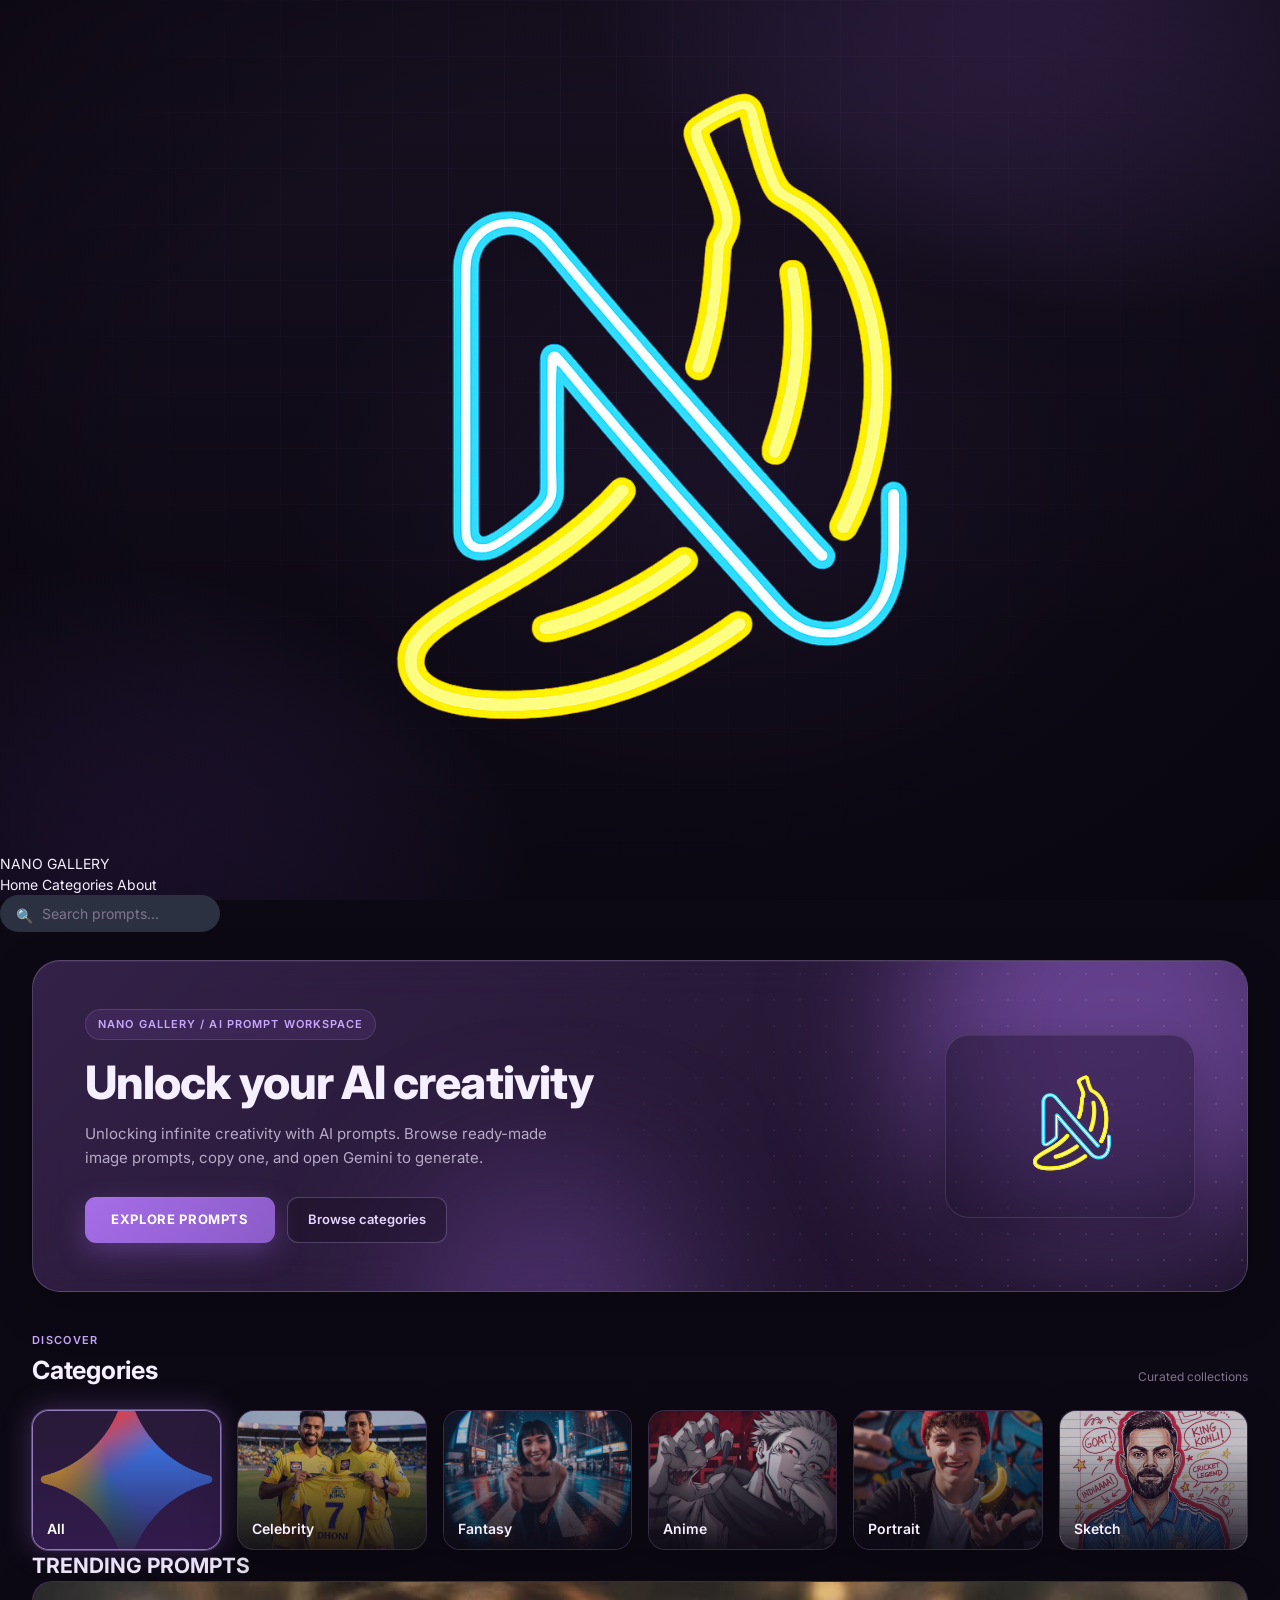
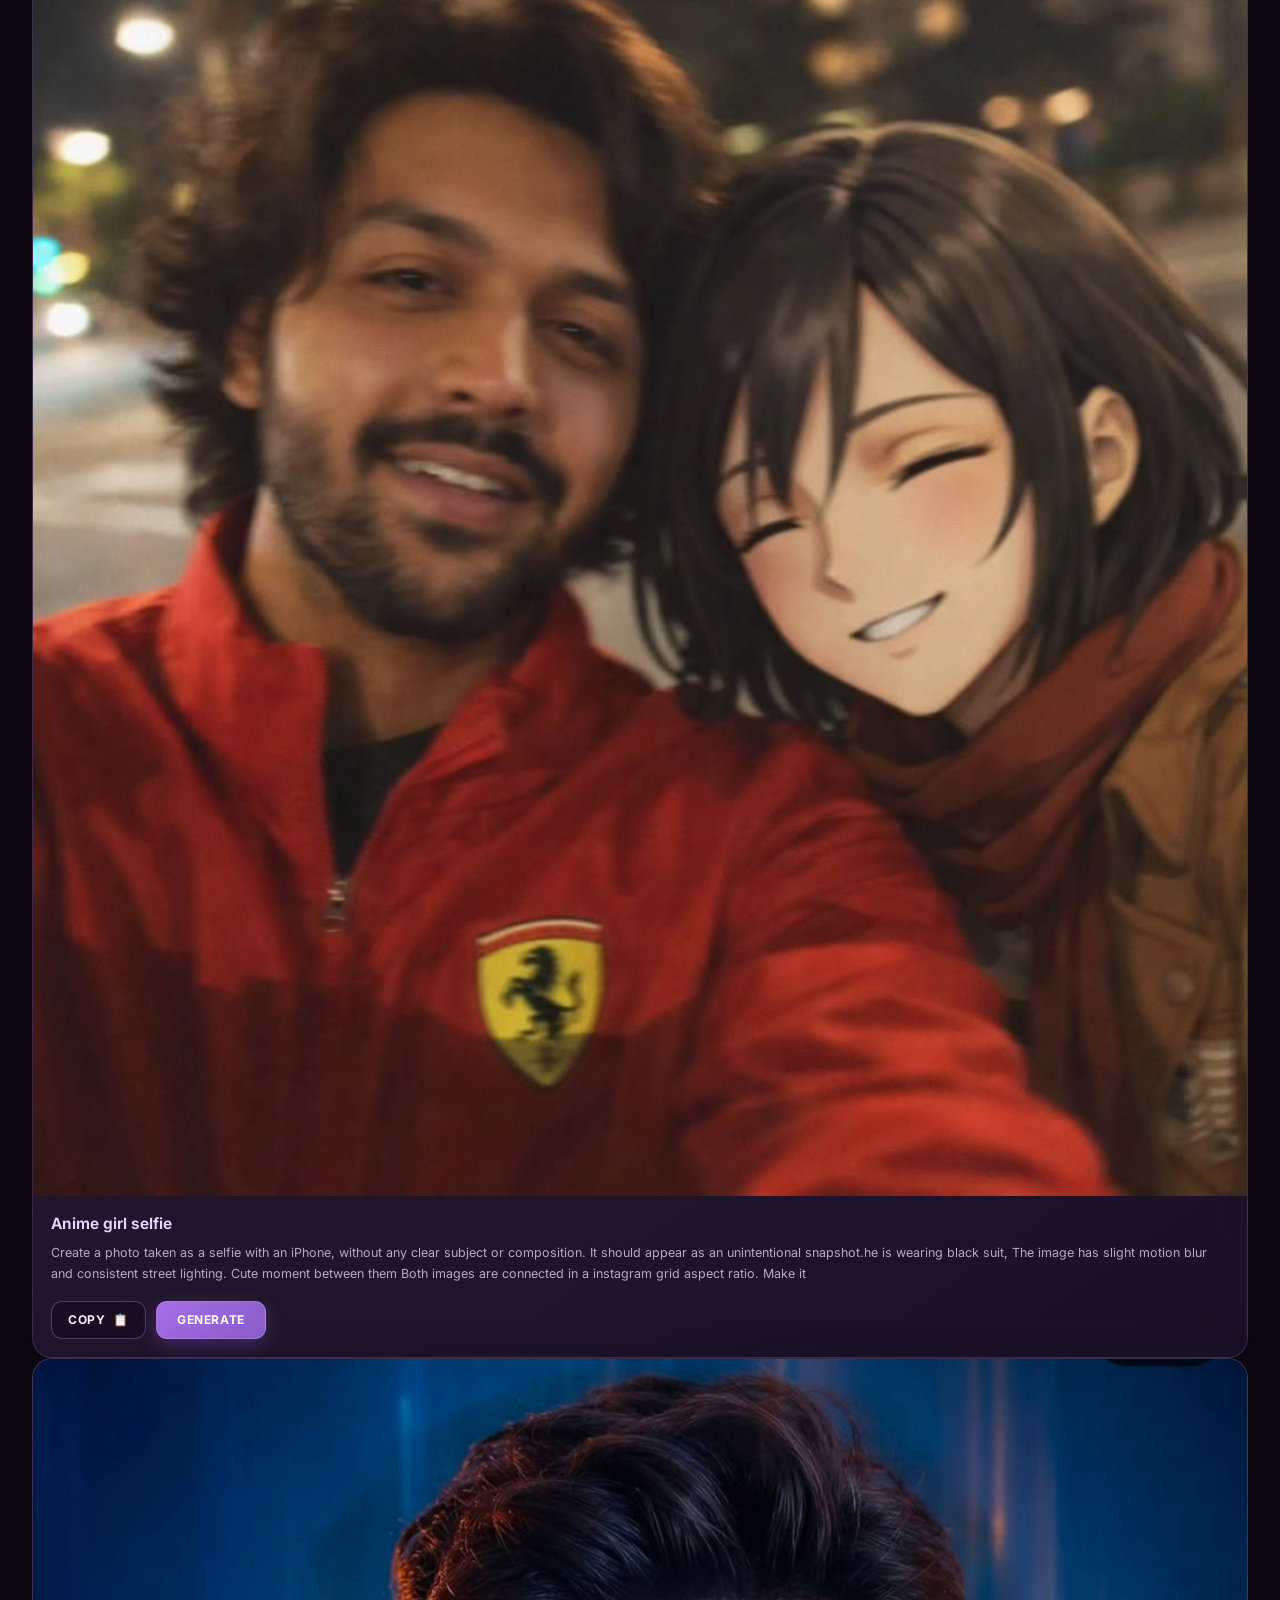
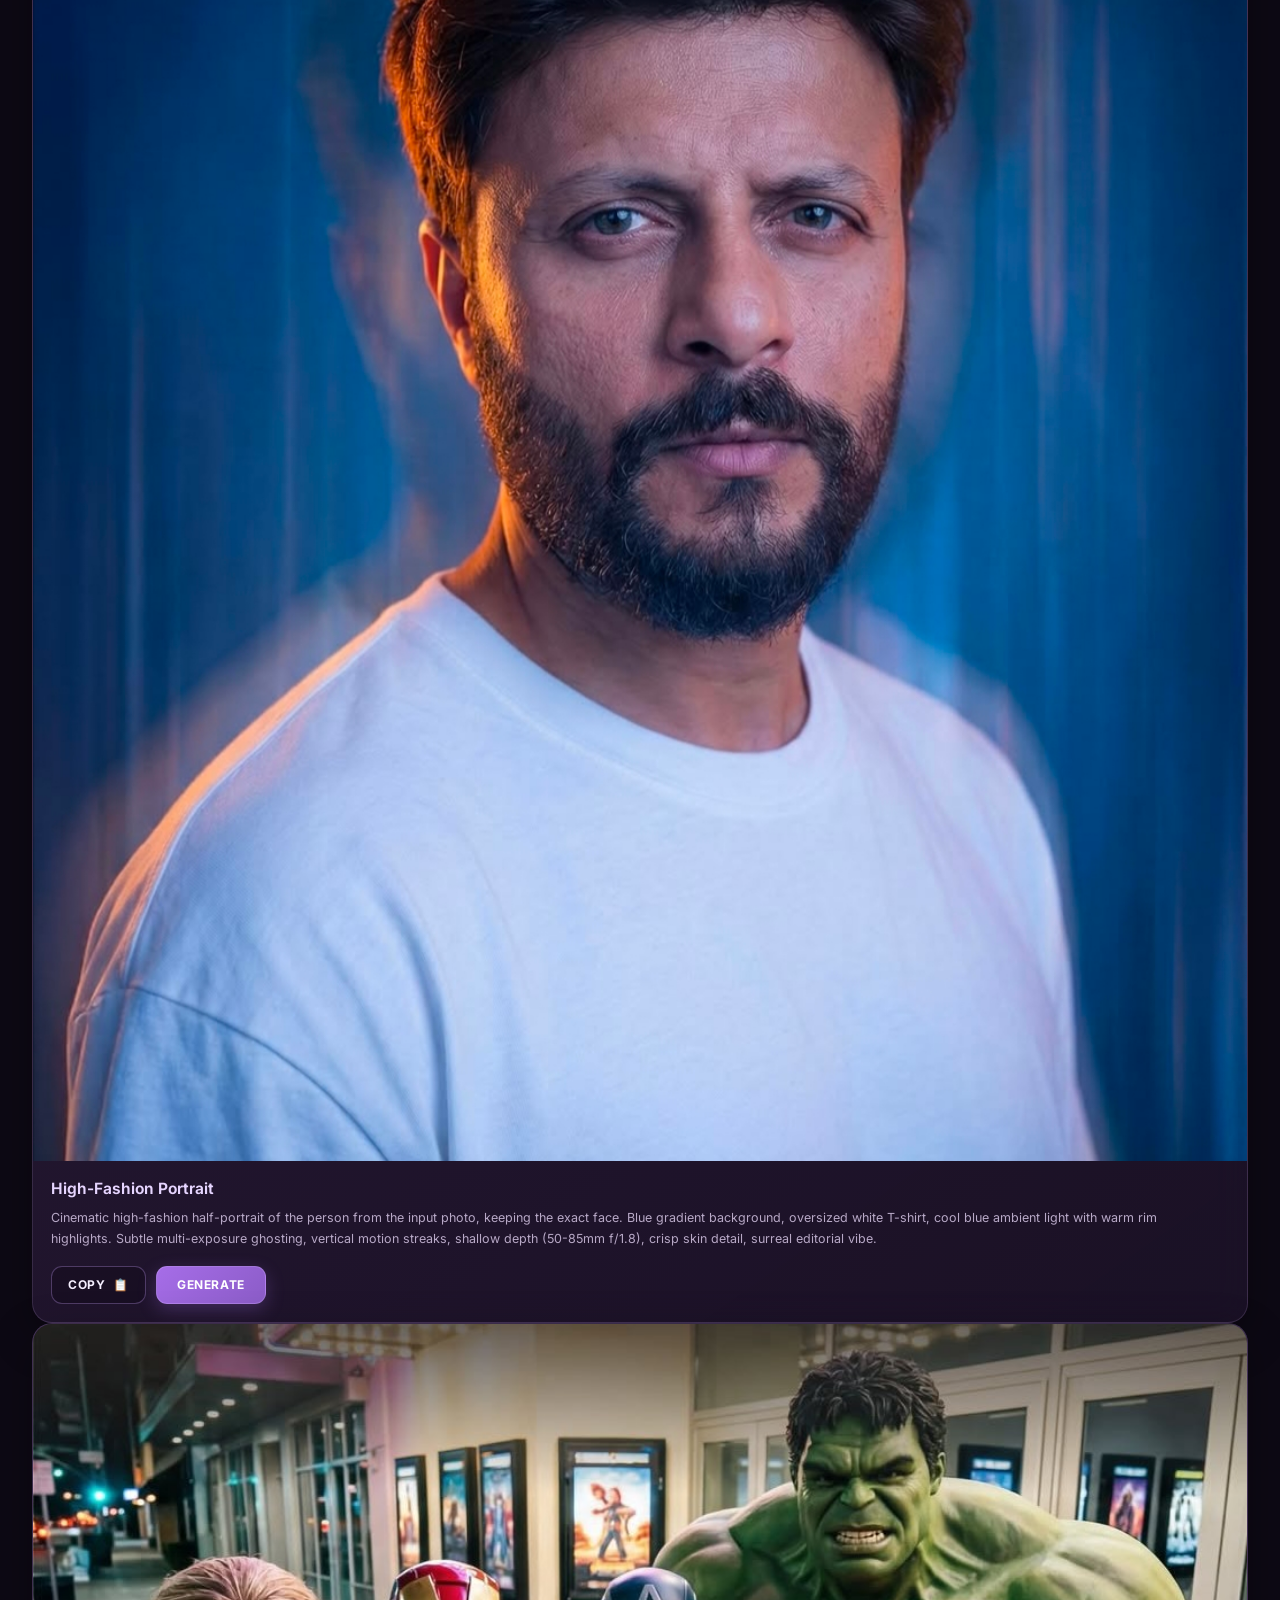
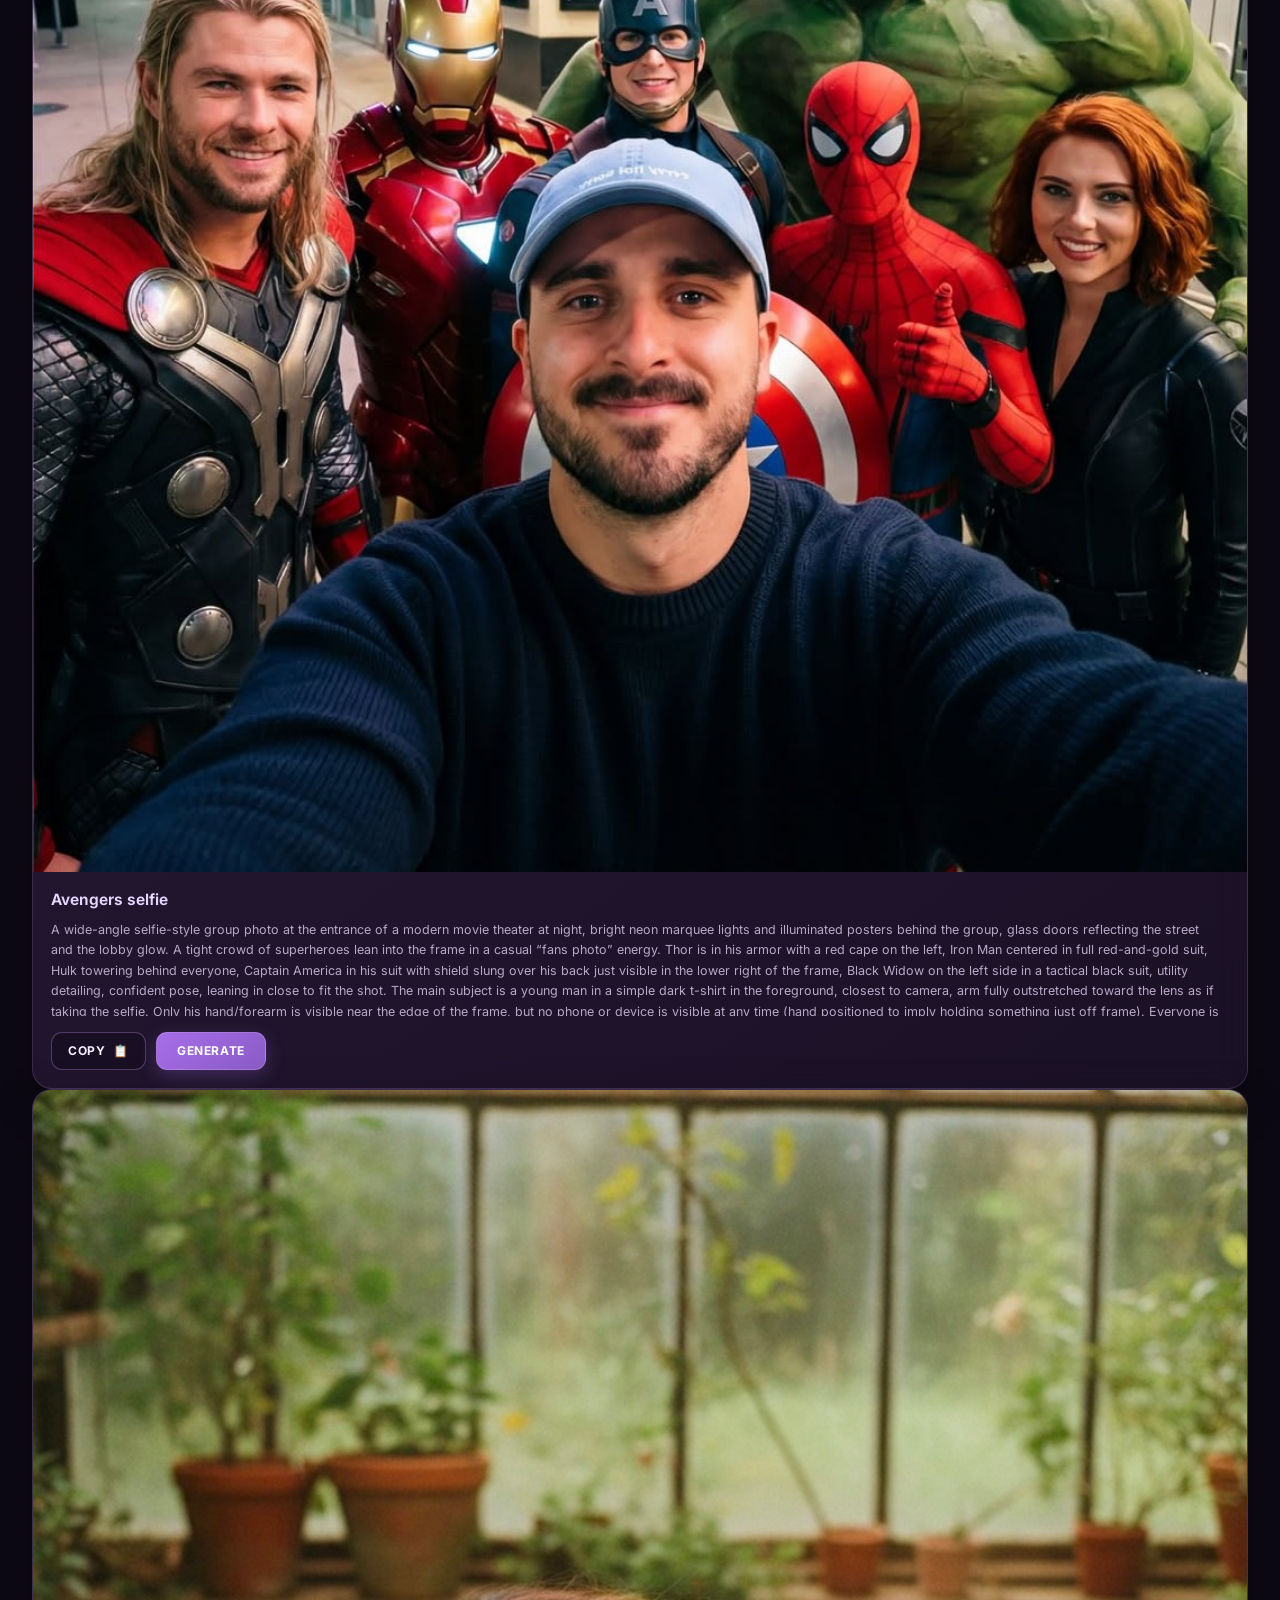
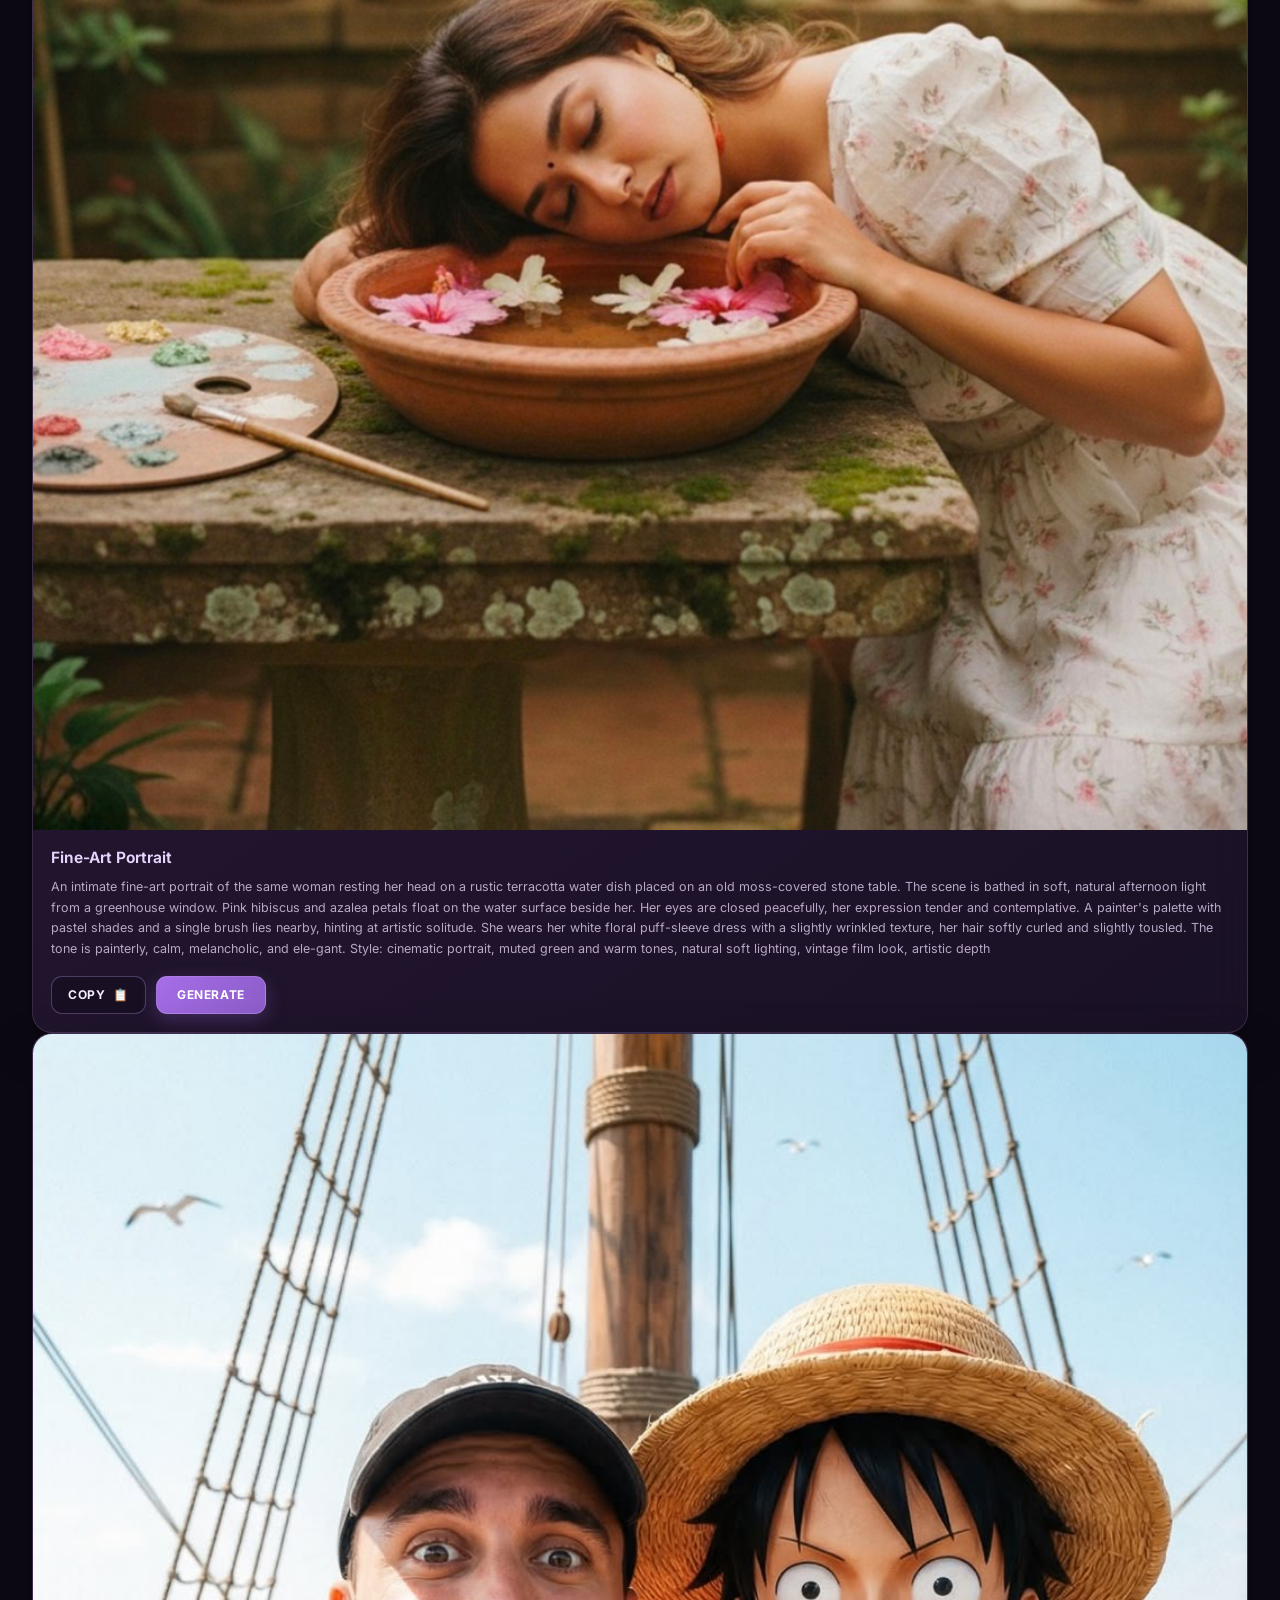
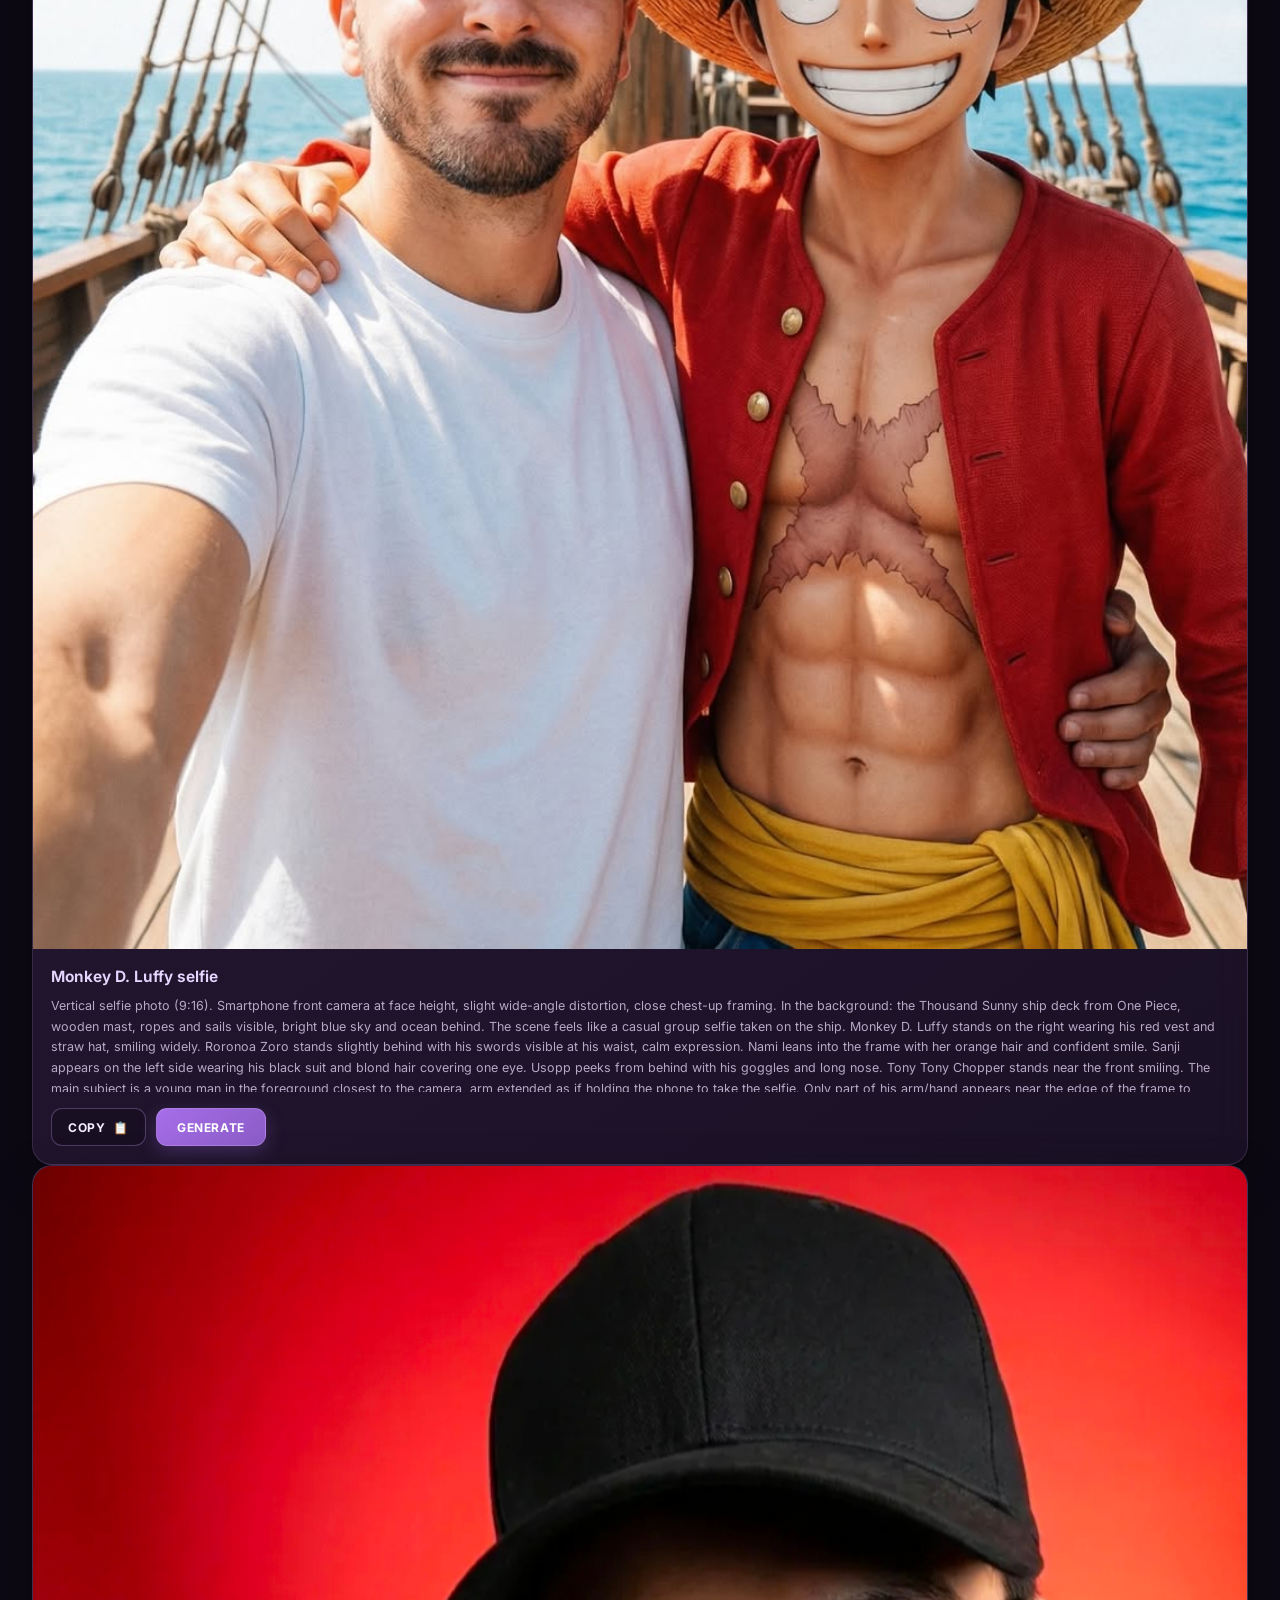
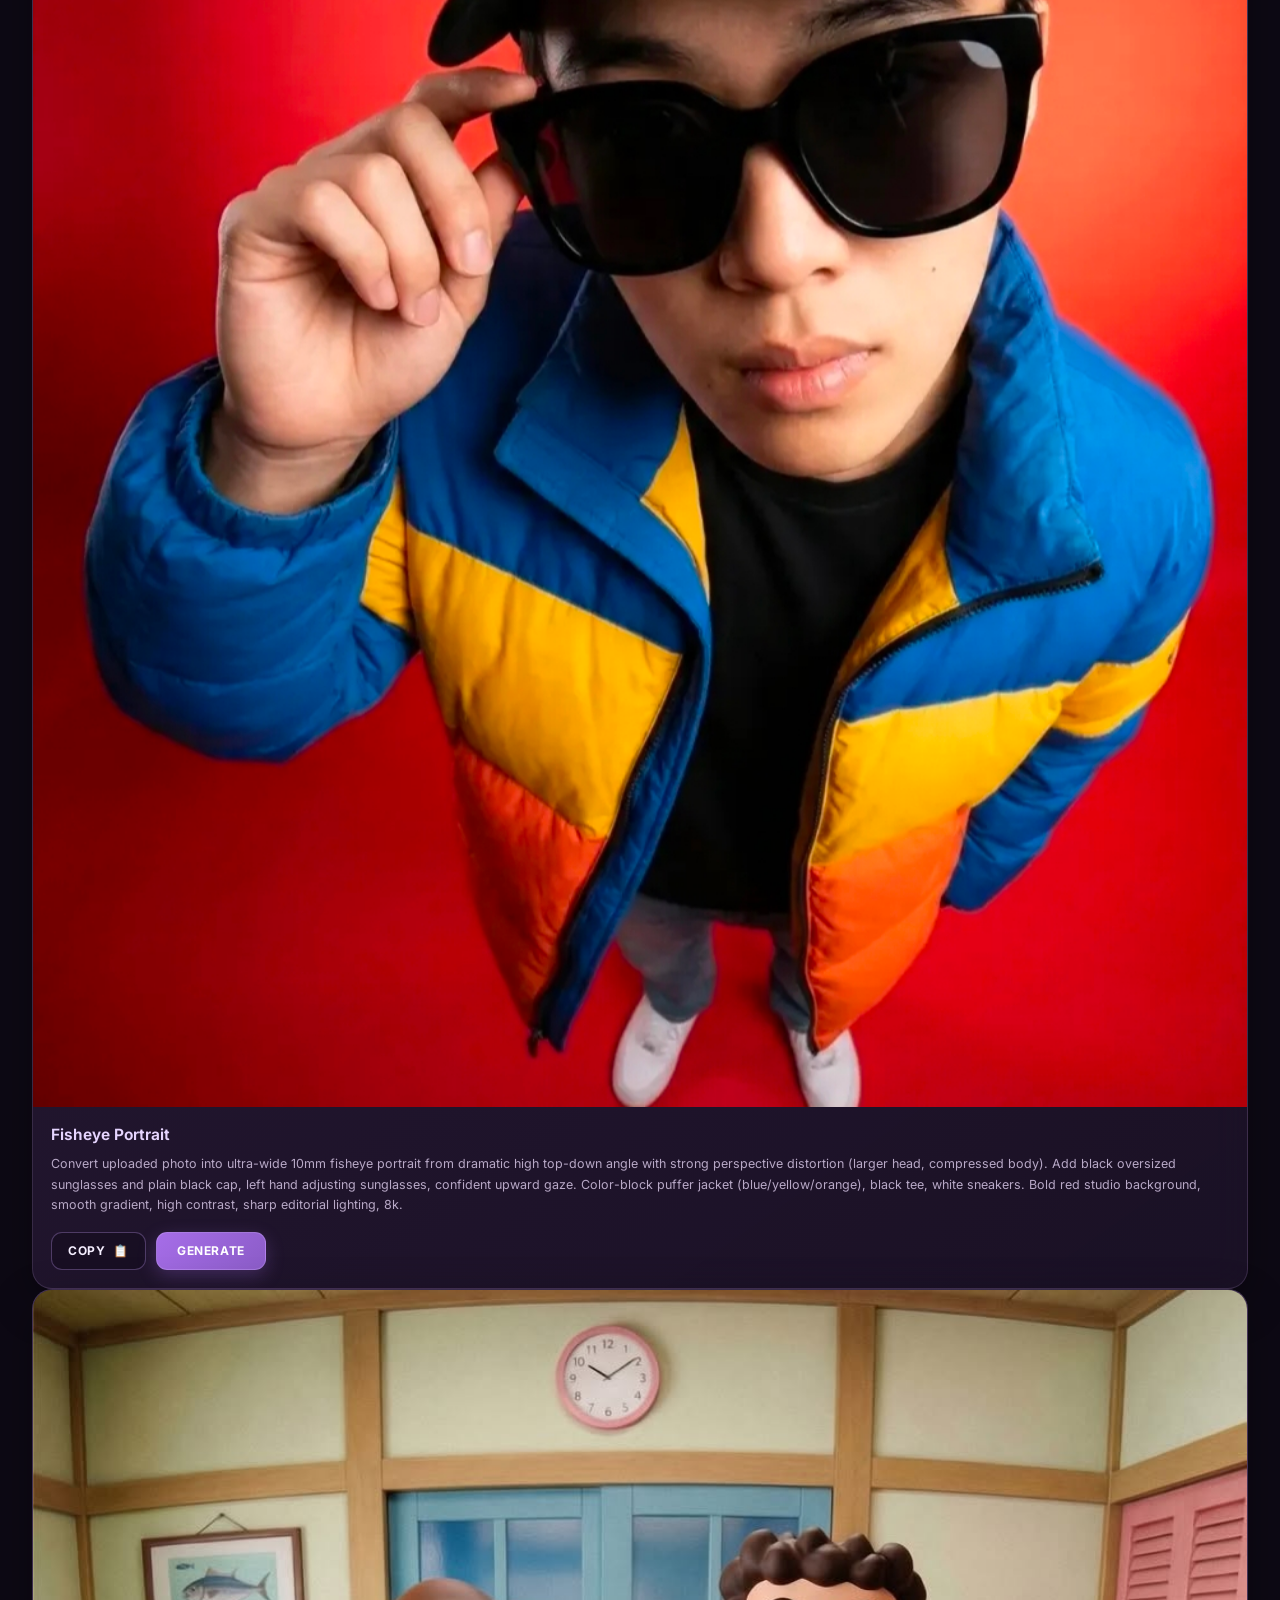
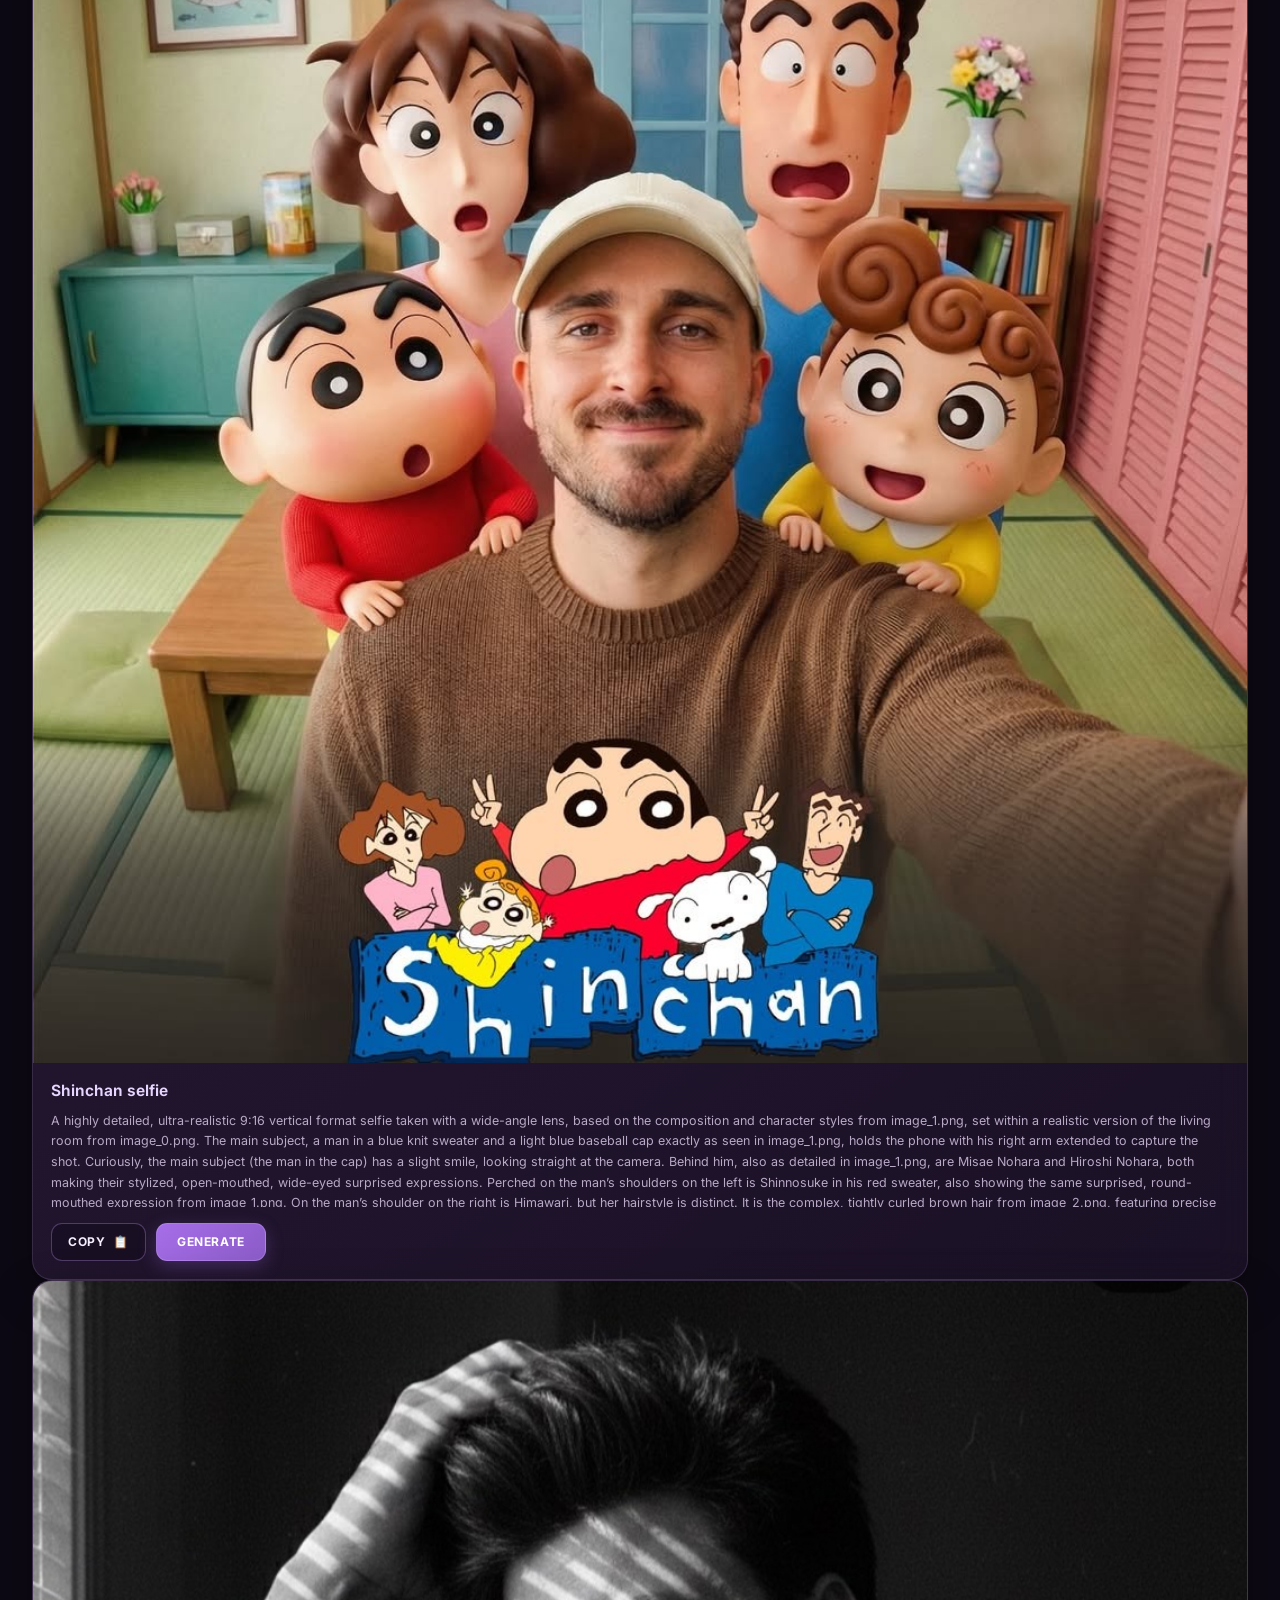
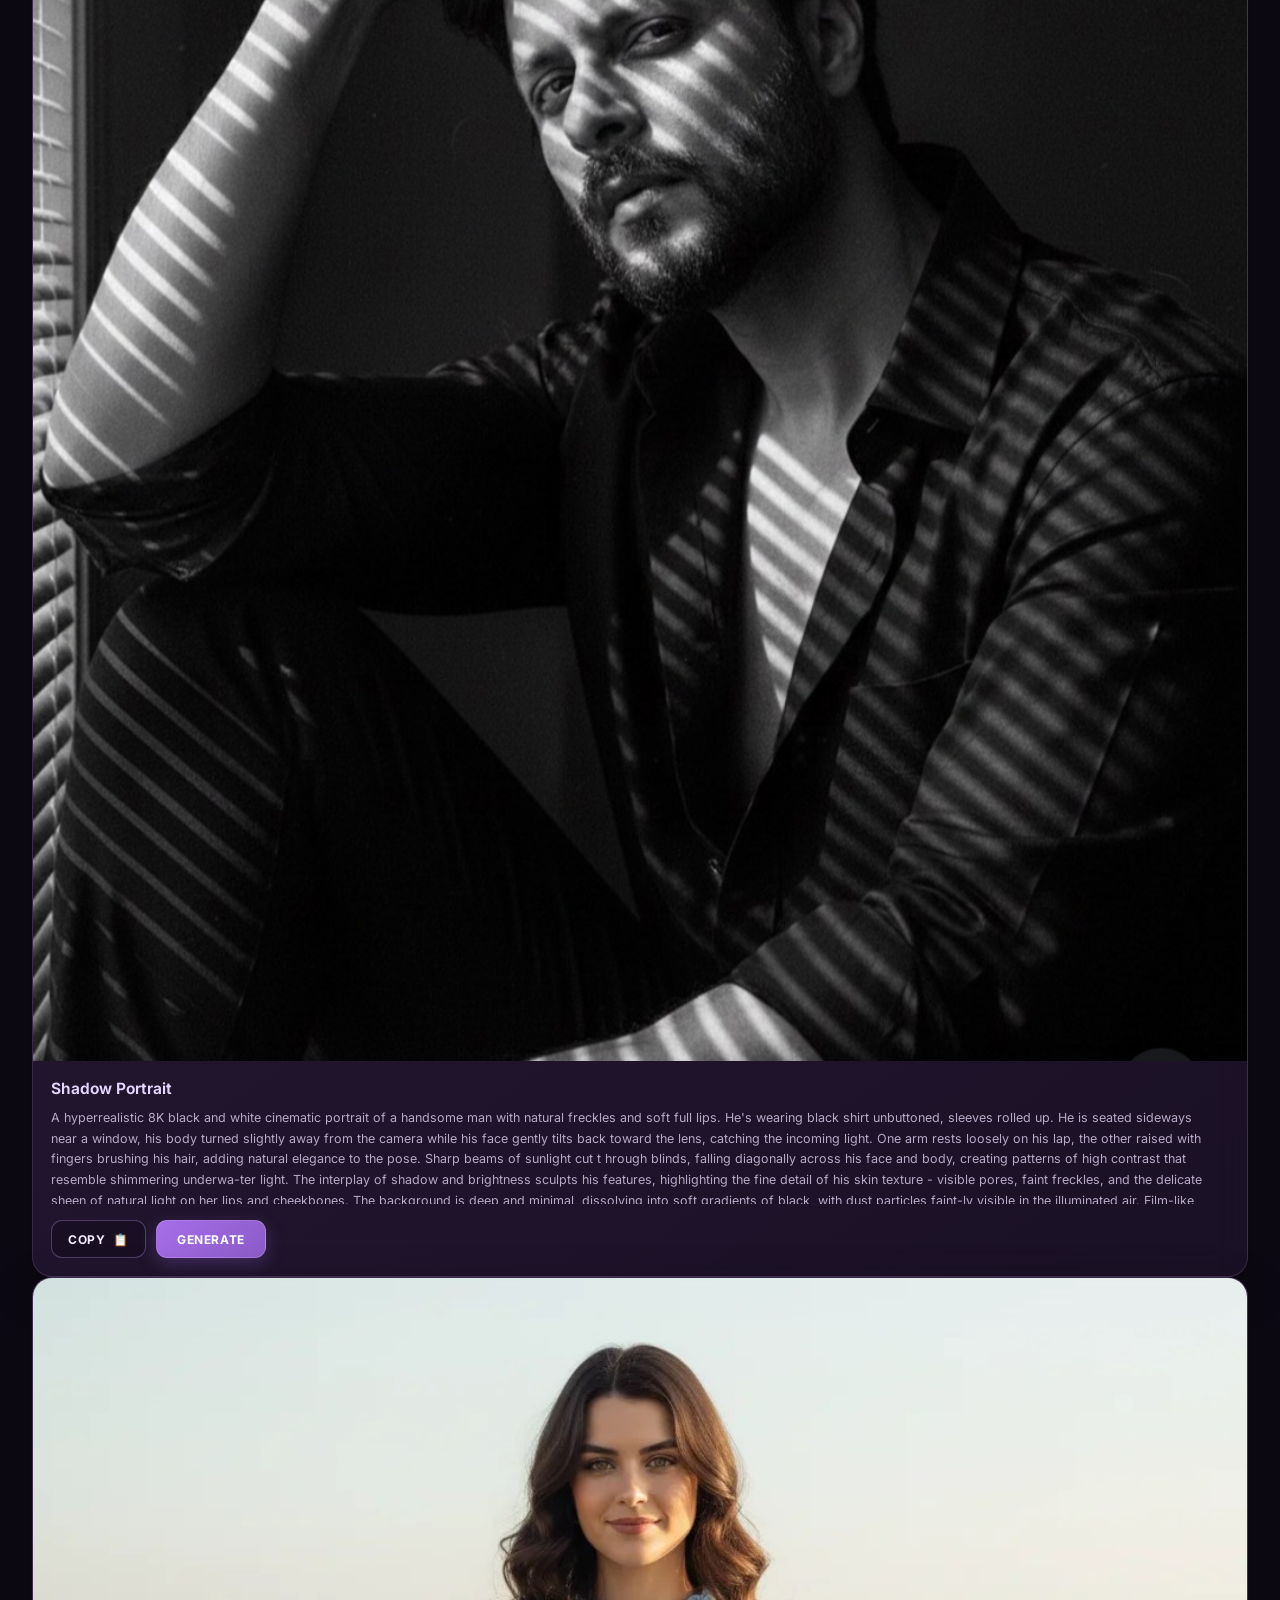
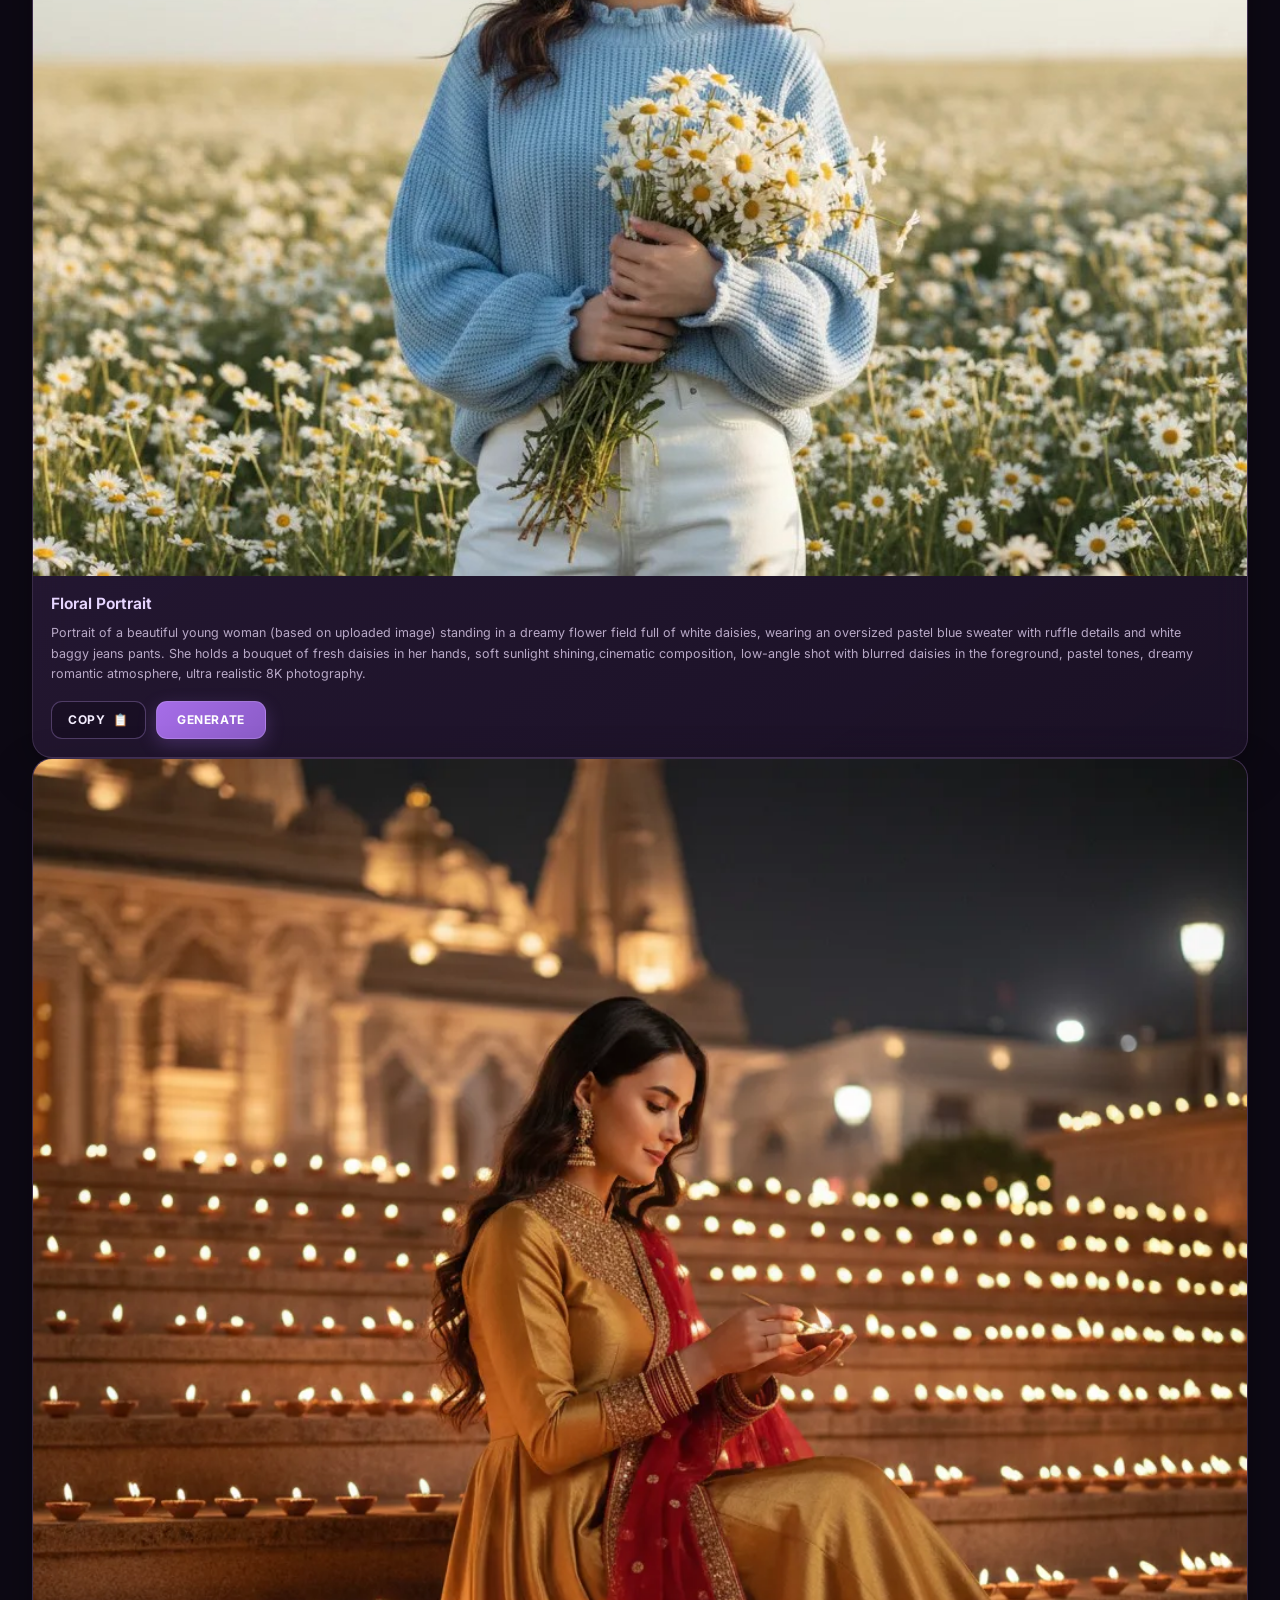
==== commit b2d87dcb: "commited UI" ====
--- a/index.html
+++ b/index.html
@@ -9,49 +9,33 @@
   <link rel="preconnect" href="https://fonts.gstatic.com" crossorigin>
   <link href="https://fonts.googleapis.com/css2?family=Inter:wght@400;500;600;700;800&display=swap" rel="stylesheet">
   <link rel="stylesheet" href="css/style.css">
-  <link rel="stylesheet" href="style.css">
   <script src="js/main.js" defer></script>
   <script src="main.js" defer></script>
 </head>
 <body>
 <div class="bg-layer" aria-hidden="true"></div>
 
-<!-- SIDEBAR -->
-<aside class="sidebar" aria-label="Primary">
-  <a class="side-logo" href="index.html" aria-label="Nano Gallery home">
-    <img src="assets/icons/logo.png" alt="Nano Gallery logo">
-  </a>
-  <div class="side-group">
-    <span class="side-title">Workspace</span>
-    <nav class="side-nav">
-      <a class="side-item active" href="#hero"><svg class="ic" viewBox="0 0 24 24" fill="none" stroke="currentColor" stroke-width="1.7" stroke-linecap="round" stroke-linejoin="round" aria-hidden="true" focusable="false"><path d="M3 11.5 12 4l9 7.5"/><path d="M5 10v9a1 1 0 0 0 1 1h4v-6h4v6h4a1 1 0 0 0 1-1v-9"/></svg><span>Gallery</span></a>
-      <a class="side-item" href="#categories"><svg class="ic" viewBox="0 0 24 24" fill="none" stroke="currentColor" stroke-width="1.7" stroke-linecap="round" stroke-linejoin="round" aria-hidden="true" focusable="false"><rect x="4" y="4" width="6.5" height="6.5" rx="1.6"/><rect x="13.5" y="4" width="6.5" height="6.5" rx="1.6"/><rect x="4" y="13.5" width="6.5" height="6.5" rx="1.6"/><rect x="13.5" y="13.5" width="6.5" height="6.5" rx="1.6"/></svg><span>Categories</span></a>
-      <a class="side-item" href="#prompts"><svg class="ic" viewBox="0 0 24 24" fill="none" stroke="currentColor" stroke-width="1.7" stroke-linecap="round" stroke-linejoin="round" aria-hidden="true" focusable="false"><path d="m3 17 6-6 4 4 8-8"/><path d="M15 7h6v6"/></svg><span>Trending</span></a>
-      <a class="side-item" href="#about"><svg class="ic" viewBox="0 0 24 24" fill="none" stroke="currentColor" stroke-width="1.7" stroke-linecap="round" stroke-linejoin="round" aria-hidden="true" focusable="false"><circle cx="12" cy="12" r="8.5"/><path d="M12 11v5"/><path d="M12 8h.01"/></svg><span>About</span></a>
+<!-- NAVBAR -->
+<header class="nav">
+  <div class="container nav-inner">
+    <div class="logo">
+      <img src="assets/icons/logo.png" alt="logo">
+      <span>NANO GALLERY</span>
+    </div>
+
+    <nav class="menu">
+      <a href="#hero">Home</a>
+      <a href="#categories">Categories</a>
+      <a href="#about">About</a>
     </nav>
-  </div>
-  <div class="side-group side-bottom">
-    <span class="side-title">AI Studio</span>
-    <a class="side-item side-generate" href="https://gemini.google.com" target="_blank" rel="noopener noreferrer"><svg class="ic" viewBox="0 0 24 24" fill="none" stroke="currentColor" stroke-width="1.7" stroke-linecap="round" stroke-linejoin="round" aria-hidden="true" focusable="false"><path d="m4 20 11-11"/><path d="m14 6 4 4"/><path d="M17.5 3v2.5M16.2 4.2h2.6M20 8.5V11M18.7 9.7h2.6"/></svg><span>Generate</span></a>
-  </div>
-</aside>
-
-<div class="app">
-  <!-- TOP BAR -->
-  <header class="topbar">
-    <div class="search-box">
-      <svg class="search-icon" viewBox="0 0 24 24" fill="none" stroke="currentColor" stroke-width="1.7" stroke-linecap="round" stroke-linejoin="round" aria-hidden="true" focusable="false"><circle cx="11" cy="11" r="6.5"/><path d="m20 20-4.2-4.2"/></svg>
-      <input type="text" id="searchInput" placeholder="Find any prompt moment..." aria-label="Search prompts" autocomplete="off">
-    </div>
-    <div class="top-right">
-      <button class="icon-btn" type="button" aria-label="Notifications"><svg class="ic" viewBox="0 0 24 24" fill="none" stroke="currentColor" stroke-width="1.7" stroke-linecap="round" stroke-linejoin="round" aria-hidden="true" focusable="false"><path d="M6 16.5V11a6 6 0 1 1 12 0v5.5l1.5 1.5h-15z"/><path d="M10 20.5a2 2 0 0 0 4 0"/></svg><span class="dot"></span></button>
-      <div class="profile">
-        <span class="avatar" aria-hidden="true">B</span>
-        <span class="profile-text"><strong>Bobby</strong><small>AI Creator</small></span>
-        <svg class="chev" viewBox="0 0 24 24" fill="none" stroke="currentColor" stroke-width="1.7" stroke-linecap="round" stroke-linejoin="round" aria-hidden="true" focusable="false"><path d="m6 9 6 6 6-6"/></svg>
-      </div>
-    </div>
-  </header>
+
+<div class="nav-right">
+  <div class="search-box">
+    <span class="search-icon">🔍</span>
+    <input type="text" id="searchInput" placeholder="Search prompts...">
+  </div>
+</div>
+</header>
 
   <main class="main">
     <!-- HERO -->
@@ -107,43 +91,39 @@
       </div>
     </section>
 
-    <!-- PROMPTS -->
-    <section class="section" id="prompts">
-      <div class="section-head">
-        <div><p class="kicker">Prompt library</p><h2>Trending prompts</h2></div>
-        <span class="head-note">AI-ready ideas</span>
-      </div>
-      <nav class="pagination pager-top" aria-label="Pagination"><a class="active" aria-current="page" href="index.html" aria-label="Page 1">1</a><a href="page2.html" aria-label="Page 2">2</a><a href="page3.html" aria-label="Page 3">3</a></nav>
-      <div class="prompt-grid">
-        <p id="noResults" class="no-results" style="display: none;" role="status">No results found</p>
-      <article class="prompt-card" data-category="anime">
-        <div class="prompt-media">
-          <img src="assets/images/p1.jpeg" alt="Anime girl selfie" loading="lazy">
-        </div>
-        <div class="prompt-info">
-          <h3>Anime girl selfie</h3>
-          <p class="prompt-text">Create a photo taken as a selfie with an iPhone, without 
+<!-- PROMPTS -->
+<section class="prompts"  id="prompts">
+  <div class="container">
+    <h2 >TRENDING PROMPTS</h2>
+    <div class="prompt-grid">
+      <p id="noResults" style="display: none; text-align: center; margin-top: 20px;">
+  No results found 😶
+</p>
+  <div class="prompt-card" data-category="anime">
+    <img src="assets/images/p1.jpeg" alt="prompt1">
+    <div class="prompt-info">
+      <h3>Anime girl selfie</h3>
+      <p class="prompt-text">Create a photo taken as a selfie with an iPhone, without 
         any clear subject or composition. It should appear as an 
         unintentional snapshot.he is wearing black suit, The image
          has slight motion blur and consistent street lighting. 
          Cute moment between them Both images are connected in 
          a instagram grid aspect ratio. Make it</p>
-          <div class="buttons">
-            <button class="copy" type="button">
-              <span class="copy-icon"><svg class="ic" viewBox="0 0 24 24" fill="none" stroke="currentColor" stroke-width="1.7" stroke-linecap="round" stroke-linejoin="round" aria-hidden="true" focusable="false"><rect x="8.5" y="8.5" width="11" height="11" rx="2.2"/><path d="M15.5 8.5V6.2A2.2 2.2 0 0 0 13.3 4H6.2A2.2 2.2 0 0 0 4 6.2v7.1a2.2 2.2 0 0 0 2.2 2.2h2.3"/></svg></span>
-              <span class="copy-text">COPY</span>
-            </button>
-            <a class="gen-link" href="https://gemini.google.com" target="_blank" rel="noopener noreferrer"><button class="gen" type="button">GENERATE</button></a>
-          </div>
-        </div>
-      </article>
-      <article class="prompt-card" data-category="fantasy">
-        <div class="prompt-media">
-          <img src="assets/images/p2.jpg" alt="High-Fashion Portrait" loading="lazy">
-        </div>
-        <div class="prompt-info">
-          <h3> High-Fashion Portrait</h3>
-          <p class="prompt-text"> Cinematic high-fashion half-portrait of the 
+      <div class="buttons">
+        <button class="copy">
+  <span class="copy-text">COPY</span>
+  <span class="copy-icon">📋</span>
+</button>
+        <a href="https://gemini.google.com"  target="_blank"><button class="gen">GENERATE</button></a>
+      </div>
+    </div>
+  </div>
+
+  <div class="prompt-card" data-category="fantasy">
+    <img src="assets/images/p2.jpg" alt="prompt2">
+    <div class="prompt-info">
+      <h3> High-Fashion Portrait</h3>
+      <p class="prompt-text"> Cinematic high-fashion half-portrait of the 
         person from the input photo, keeping the exact 
         face. Blue gradient background, oversized white 
         T-shirt, cool blue ambient light with warm rim 
@@ -151,22 +131,21 @@
          vertical motion streaks, shallow depth
           (50-85mm f/1.8), crisp skin detail, 
           surreal editorial vibe.</p>
-          <div class="buttons">
-            <button class="copy" type="button">
-              <span class="copy-icon"><svg class="ic" viewBox="0 0 24 24" fill="none" stroke="currentColor" stroke-width="1.7" stroke-linecap="round" stroke-linejoin="round" aria-hidden="true" focusable="false"><rect x="8.5" y="8.5" width="11" height="11" rx="2.2"/><path d="M15.5 8.5V6.2A2.2 2.2 0 0 0 13.3 4H6.2A2.2 2.2 0 0 0 4 6.2v7.1a2.2 2.2 0 0 0 2.2 2.2h2.3"/></svg></span>
-              <span class="copy-text">COPY</span>
-            </button>
-            <a class="gen-link" href="https://gemini.google.com" target="_blank" rel="noopener noreferrer"><button class="gen" type="button">GENERATE</button></a>
-          </div>
-        </div>
-      </article>
-      <article class="prompt-card" data-category="celebrity">
-        <div class="prompt-media">
-          <img src="assets/images/p3.jpeg" alt="Avengers selfie" loading="lazy">
-        </div>
-        <div class="prompt-info">
-          <h3>Avengers selfie</h3>
-          <p class="prompt-text">A wide-angle selfie-style group photo at the entrance of a modern movie theater at night, bright neon marquee lights and illuminated posters behind the group, glass doors reflecting the street and the lobby glow. A tight crowd of superheroes lean into the frame in a casual “fans photo” energy.
+      <div class="buttons">
+            <button class="copy">
+  <span class="copy-text">COPY</span>
+  <span class="copy-icon">📋</span>
+</button>
+        <a href="https://gemini.google.com"  target="_blank"><button class="gen">GENERATE</button></a>
+      </div>
+    </div>
+  </div>
+
+  <div class="prompt-card" data-category="celebrity">
+    <img src="assets/images/p3.jpeg" alt="prompt3">
+    <div class="prompt-info">
+      <h3>Avengers selfie</h3>
+      <p class="prompt-text">A wide-angle selfie-style group photo at the entrance of a modern movie theater at night, bright neon marquee lights and illuminated posters behind the group, glass doors reflecting the street and the lobby glow. A tight crowd of superheroes lean into the frame in a casual “fans photo” energy.
 
 Thor is in his armor with a red cape on the left, Iron Man centered in full red-and-gold suit, Hulk towering behind everyone, Captain America in his suit with shield slung over his back just visible in the lower right of the frame, Black Widow on the left side in a tactical black suit, utility detailing, confident pose, leaning in close to fit the shot.
 
@@ -185,22 +164,21 @@
 Accessories: preserve exactly any accessory that appears on the head in the reference (glasses, earrings, piercings, caps, hats, etc.), same size and position. If the reference has no accessories, do not add any new ones.
 
 Format: Ultra-realistic photo. Shot on a Leica M6 with 35mm Summicron. Visible 35mm film grain. Hard daylight. ISO noise in backdrop shadows. Warm cast in highlight edge areas. Minor chromatic aberration at hairline. No stylizing tricks, no digital cleanup, no artificial glow. Matte skin, visible pores, light freckles. Background blurred.</p>
-          <div class="buttons">
-            <button class="copy" type="button">
-              <span class="copy-icon"><svg class="ic" viewBox="0 0 24 24" fill="none" stroke="currentColor" stroke-width="1.7" stroke-linecap="round" stroke-linejoin="round" aria-hidden="true" focusable="false"><rect x="8.5" y="8.5" width="11" height="11" rx="2.2"/><path d="M15.5 8.5V6.2A2.2 2.2 0 0 0 13.3 4H6.2A2.2 2.2 0 0 0 4 6.2v7.1a2.2 2.2 0 0 0 2.2 2.2h2.3"/></svg></span>
-              <span class="copy-text">COPY</span>
-            </button>
-            <a class="gen-link" href="https://gemini.google.com" target="_blank" rel="noopener noreferrer"><button class="gen" type="button">GENERATE</button></a>
-          </div>
-        </div>
-      </article>
-      <article class="prompt-card" data-category="portrait">
-        <div class="prompt-media">
-          <img src="assets/images/p4.jpg" alt="Fine-Art Portrait" loading="lazy">
-        </div>
-        <div class="prompt-info">
-          <h3>Fine-Art Portrait</h3>
-          <p class="prompt-text">An intimate fine-art portrait of the 
+      <div class="buttons">
+            <button class="copy">
+  <span class="copy-text">COPY</span>
+  <span class="copy-icon">📋</span>
+</button>
+        <a href="https://gemini.google.com"  target="_blank"><button class="gen">GENERATE</button></a>
+      </div>
+    </div>
+  </div>
+ 
+  <div class="prompt-card" data-category="portrait">
+    <img src="assets/images/p4.jpg" alt="prompt1">
+    <div class="prompt-info">
+      <h3>Fine-Art Portrait</h3>
+      <p class="prompt-text">An intimate fine-art portrait of the 
         same woman resting her head on a rustic 
         terracotta water dish placed on an old 
         moss-covered stone table. The scene is 
@@ -219,22 +197,21 @@
          Style: cinematic portrait, muted green 
          and warm tones, natural soft lighting,
           vintage film look, artistic depth</p>
-          <div class="buttons">
-            <button class="copy" type="button">
-              <span class="copy-icon"><svg class="ic" viewBox="0 0 24 24" fill="none" stroke="currentColor" stroke-width="1.7" stroke-linecap="round" stroke-linejoin="round" aria-hidden="true" focusable="false"><rect x="8.5" y="8.5" width="11" height="11" rx="2.2"/><path d="M15.5 8.5V6.2A2.2 2.2 0 0 0 13.3 4H6.2A2.2 2.2 0 0 0 4 6.2v7.1a2.2 2.2 0 0 0 2.2 2.2h2.3"/></svg></span>
-              <span class="copy-text">COPY</span>
-            </button>
-            <a class="gen-link" href="https://gemini.google.com" target="_blank" rel="noopener noreferrer"><button class="gen" type="button">GENERATE</button></a>
-          </div>
-        </div>
-      </article>
-      <article class="prompt-card" data-category="anime">
-        <div class="prompt-media">
-          <img src="assets/images/p5.jpeg" alt="Monkey D. Luffy selfie" loading="lazy">
-        </div>
-        <div class="prompt-info">
-          <h3>Monkey D. Luffy selfie</h3>
-          <p class="prompt-text">Vertical selfie photo (9:16). Smartphone front camera at face height, slight wide-angle distortion, close chest-up framing.
+      <div class="buttons">
+            <button class="copy">
+  <span class="copy-text">COPY</span>
+  <span class="copy-icon">📋</span>
+</button>
+        <a href="https://gemini.google.com"  target="_blank"><button class="gen">GENERATE</button></a>
+      </div>
+    </div>
+  </div>
+
+  <div class="prompt-card" data-category="anime">
+    <img src="assets/images/p5.jpeg" alt="prompt2">
+    <div class="prompt-info">
+      <h3>Monkey D. Luffy selfie</h3>
+      <p class="prompt-text">Vertical selfie photo (9:16). Smartphone front camera at face height, slight wide-angle distortion, close chest-up framing.
 
 In the background: the Thousand Sunny ship deck from One Piece, wooden mast, ropes and sails visible, bright blue sky and ocean behind. The scene feels like a casual group selfie taken on the ship.
 
@@ -253,22 +230,21 @@
 Accessories: preserve any accessories from the reference image (glasses, earrings, piercings, hats etc.). If the reference has none, do not add any.
 
 Style: ultra-realistic photo, cinematic lighting, visible pores and natural skin texture, slight film grain, realistic depth of field, background softly blurred.</p>
-          <div class="buttons">
-            <button class="copy" type="button">
-              <span class="copy-icon"><svg class="ic" viewBox="0 0 24 24" fill="none" stroke="currentColor" stroke-width="1.7" stroke-linecap="round" stroke-linejoin="round" aria-hidden="true" focusable="false"><rect x="8.5" y="8.5" width="11" height="11" rx="2.2"/><path d="M15.5 8.5V6.2A2.2 2.2 0 0 0 13.3 4H6.2A2.2 2.2 0 0 0 4 6.2v7.1a2.2 2.2 0 0 0 2.2 2.2h2.3"/></svg></span>
-              <span class="copy-text">COPY</span>
-            </button>
-            <a class="gen-link" href="https://gemini.google.com" target="_blank" rel="noopener noreferrer"><button class="gen" type="button">GENERATE</button></a>
-          </div>
-        </div>
-      </article>
-      <article class="prompt-card" data-category="portrait">
-        <div class="prompt-media">
-          <img src="assets/images/p6.jpg" alt="Fisheye Portrait" loading="lazy">
-        </div>
-        <div class="prompt-info">
-          <h3>Fisheye Portrait</h3>
-          <p class="prompt-text">Convert uploaded photo into ultra-wide 10mm 
+      <div class="buttons">
+            <button class="copy">
+  <span class="copy-text">COPY</span>
+  <span class="copy-icon">📋</span>
+</button>
+        <a href="https://gemini.google.com"  target="_blank"><button class="gen">GENERATE</button></a>
+      </div>
+    </div>
+  </div>
+
+  <div class="prompt-card" data-category="portrait">
+    <img src="assets/images/p6.jpg" alt="prompt3">
+    <div class="prompt-info">
+      <h3>Fisheye Portrait</h3>
+      <p class="prompt-text">Convert uploaded photo into ultra-wide 10mm 
         fisheye portrait from dramatic high top-down 
         angle with strong perspective distortion 
         (larger head, compressed body). Add black 
@@ -279,22 +255,20 @@
         sneakers. Bold red studio background, 
         smooth gradient, high contrast, sharp 
         editorial lighting, 8k.</p>
-          <div class="buttons">
-            <button class="copy" type="button">
-              <span class="copy-icon"><svg class="ic" viewBox="0 0 24 24" fill="none" stroke="currentColor" stroke-width="1.7" stroke-linecap="round" stroke-linejoin="round" aria-hidden="true" focusable="false"><rect x="8.5" y="8.5" width="11" height="11" rx="2.2"/><path d="M15.5 8.5V6.2A2.2 2.2 0 0 0 13.3 4H6.2A2.2 2.2 0 0 0 4 6.2v7.1a2.2 2.2 0 0 0 2.2 2.2h2.3"/></svg></span>
-              <span class="copy-text">COPY</span>
-            </button>
-            <a class="gen-link" href="https://gemini.google.com" target="_blank" rel="noopener noreferrer"><button class="gen" type="button">GENERATE</button></a>
-          </div>
-        </div>
-      </article>
-      <article class="prompt-card" data-category="sketch">
-        <div class="prompt-media">
-          <img src="assets/images/p7.jpeg" alt="Shinchan selfie" loading="lazy">
-        </div>
-        <div class="prompt-info">
-          <h3>Shinchan selfie</h3>
-          <p class="prompt-text">A highly detailed, ultra-realistic 9:16 vertical format selfie taken with a wide-angle lens, based on the composition and character styles from image_1.png, set within a realistic version of the living room from image_0.png. The main subject, a man in a blue knit sweater and a light blue baseball cap exactly as seen in image_1.png, holds the phone with his right arm extended to capture the shot. Curiously, the main subject (the man in the cap) has a slight smile, looking straight at the camera.
+      <div class="buttons">
+            <button class="copy">
+  <span class="copy-text">COPY</span>
+  <span class="copy-icon">📋</span>
+</button>
+        <a href="https://gemini.google.com"  target="_blank"><button class="gen">GENERATE</button></a>
+      </div>
+    </div>
+  </div>
+<div class="prompt-card" data-category="sketch">
+    <img src="assets/images/p7.jpeg" alt="prompt1">
+    <div class="prompt-info">
+      <h3>Shinchan selfie</h3>
+      <p class="prompt-text">A highly detailed, ultra-realistic 9:16 vertical format selfie taken with a wide-angle lens, based on the composition and character styles from image_1.png, set within a realistic version of the living room from image_0.png. The main subject, a man in a blue knit sweater and a light blue baseball cap exactly as seen in image_1.png, holds the phone with his right arm extended to capture the shot. Curiously, the main subject (the man in the cap) has a slight smile, looking straight at the camera.
 
 Behind him, also as detailed in image_1.png, are Misae Nohara and Hiroshi Nohara, both making their stylized, open-mouthed, wide-eyed surprised expressions. Perched on the man’s shoulders on the left is Shinnosuke in his red sweater, also showing the same surprised, round-mouthed expression from image_1.png.
 
@@ -309,22 +283,21 @@
 Accessories: preserve exactly any accessory that appears on the head in the reference (glasses, earrings, piercings, caps, hats, etc.), same size and position. If the reference has no accessories, do not add any new ones.
 
 [STYLE BLOCK] Format: Ultra-realistic photo. Shot on a Leica M6 with 35mm Summicron. Visible 35mm film grain. Hard daylight. ISO noise in backdrops. Warm cast in highlight edge areas. Minor chromatic aberration at hairline. No stylizing tricks, no digital clean up, no artificial glow. Matte skin, visible pores, light freckles. Background blurred.g</p>
-          <div class="buttons">
-            <button class="copy" type="button">
-              <span class="copy-icon"><svg class="ic" viewBox="0 0 24 24" fill="none" stroke="currentColor" stroke-width="1.7" stroke-linecap="round" stroke-linejoin="round" aria-hidden="true" focusable="false"><rect x="8.5" y="8.5" width="11" height="11" rx="2.2"/><path d="M15.5 8.5V6.2A2.2 2.2 0 0 0 13.3 4H6.2A2.2 2.2 0 0 0 4 6.2v7.1a2.2 2.2 0 0 0 2.2 2.2h2.3"/></svg></span>
-              <span class="copy-text">COPY</span>
-            </button>
-            <a class="gen-link" href="https://gemini.google.com" target="_blank" rel="noopener noreferrer"><button class="gen" type="button">GENERATE</button></a>
-          </div>
-        </div>
-      </article>
-      <article class="prompt-card" data-category="portrait">
-        <div class="prompt-media">
-          <img src="assets/images/p8.jpg" alt="Shadow Portrait" loading="lazy">
-        </div>
-        <div class="prompt-info">
-          <h3> Shadow Portrait</h3>
-          <p class="prompt-text">A hyperrealistic 8K black and white cinematic
+      <div class="buttons">
+            <button class="copy">
+  <span class="copy-text">COPY</span>
+  <span class="copy-icon">📋</span>
+</button>
+        <a href="https://gemini.google.com"  target="_blank"><button class="gen">GENERATE</button></a>
+      </div>
+    </div>
+  </div>
+
+  <div class="prompt-card" data-category="portrait">
+    <img src="assets/images/p8.jpg" alt="prompt2">
+    <div class="prompt-info">
+      <h3> Shadow Portrait</h3>
+      <p class="prompt-text">A hyperrealistic 8K black and white cinematic
          portrait of a handsome man with natural
           freckles and soft full lips. He's wearing
            black shirt unbuttoned, sleeves rolled up.
@@ -341,42 +314,40 @@
                 patterns of high contrast that resemble 
                 shimmering underwa-ter light. The interplay
                  of shadow and brightness sculpts his features, highlighting the fine detail of his skin texture - visible pores, faint freckles, and the delicate sheen of natural light on her lips and cheekbones. The background is deep and minimal, dissolving into soft gradients of black, with dust particles faint-ly visible in the illuminated air. Film-like grain enhances the analog quality of the portrait, while the high contrast of pure blacks against luminous whites makes the composition time-less and editorial. The overall mood is intimate, elegant, and emotionally evocative a portrait that blends fashion photog-raphy with poetic cinematic drama. Don't change the face. (Use the attached image)</p>
-          <div class="buttons">
-            <button class="copy" type="button">
-              <span class="copy-icon"><svg class="ic" viewBox="0 0 24 24" fill="none" stroke="currentColor" stroke-width="1.7" stroke-linecap="round" stroke-linejoin="round" aria-hidden="true" focusable="false"><rect x="8.5" y="8.5" width="11" height="11" rx="2.2"/><path d="M15.5 8.5V6.2A2.2 2.2 0 0 0 13.3 4H6.2A2.2 2.2 0 0 0 4 6.2v7.1a2.2 2.2 0 0 0 2.2 2.2h2.3"/></svg></span>
-              <span class="copy-text">COPY</span>
-            </button>
-            <a class="gen-link" href="https://gemini.google.com" target="_blank" rel="noopener noreferrer"><button class="gen" type="button">GENERATE</button></a>
-          </div>
-        </div>
-      </article>
-      <article class="prompt-card" data-category="portrait">
-        <div class="prompt-media">
-          <img src="assets/images/p9.jpg" alt="Floral Portrait" loading="lazy">
-        </div>
-        <div class="prompt-info">
-          <h3>Floral Portrait</h3>
-          <p class="prompt-text">  Portrait of a beautiful young woman (based on uploaded image) standing in a dreamy flower 
+      <div class="buttons">
+          <button class="copy">
+  <span class="copy-text">COPY</span>
+  <span class="copy-icon">📋</span>
+</button>
+        <a href="https://gemini.google.com"  target="_blank"><button class="gen">GENERATE</button></a>
+      </div>
+    </div>
+  </div>
+
+  <div class="prompt-card" data-category="portrait">
+    <img src="assets/images/p9.jpg" alt="prompt3">
+    <div class="prompt-info">
+      <h3>Floral Portrait</h3>
+      <p class="prompt-text">  Portrait of a beautiful young woman (based on uploaded image) standing in a dreamy flower 
         field full of white daisies, wearing an oversized pastel blue sweater with ruffle details
         and white baggy jeans pants. She holds a bouquet of fresh daisies in her hands, soft sunlight
         shining,cinematic composition, low-angle shot with blurred daisies in the foreground, pastel 
         tones, dreamy romantic atmosphere, ultra realistic 8K photography.</p>
-          <div class="buttons">
-            <button class="copy" type="button">
-              <span class="copy-icon"><svg class="ic" viewBox="0 0 24 24" fill="none" stroke="currentColor" stroke-width="1.7" stroke-linecap="round" stroke-linejoin="round" aria-hidden="true" focusable="false"><rect x="8.5" y="8.5" width="11" height="11" rx="2.2"/><path d="M15.5 8.5V6.2A2.2 2.2 0 0 0 13.3 4H6.2A2.2 2.2 0 0 0 4 6.2v7.1a2.2 2.2 0 0 0 2.2 2.2h2.3"/></svg></span>
-              <span class="copy-text">COPY</span>
-            </button>
-            <a class="gen-link" href="https://gemini.google.com" target="_blank" rel="noopener noreferrer"><button class="gen" type="button">GENERATE</button></a>
-          </div>
-        </div>
-      </article>
-      <article class="prompt-card" data-category="portrait">
-        <div class="prompt-media">
-          <img src="assets/images/p10.jpg" alt="Diwali lights" loading="lazy">
-        </div>
-        <div class="prompt-info">
-          <h3>Diwali lights</h3>
-          <p class="prompt-text">Create a Diwali celebration scene inspired by Ayodhya.
+      <div class="buttons">
+        <button class="copy">
+  <span class="copy-text">COPY</span>
+  <span class="copy-icon">📋</span>
+</button>
+        <a href="https://gemini.google.com"  target="_blank"><button class="gen">GENERATE</button></a>
+      </div>
+    </div>
+  </div>
+
+  <div class="prompt-card" data-category="portrait">
+    <img src="assets/images/p10.jpg" alt="prompt4">
+    <div class="prompt-info">
+      <h3>Diwali lights</h3>
+      <p class="prompt-text">Create a Diwali celebration scene inspired by Ayodhya.
          Use the same girl from the provided reference image 
          exactly as she is. She is seated gracefully on 
          illuminated steps lined with rows of glowing diyas 
@@ -388,67 +359,69 @@
            around the neckline, giving a rich Pinterest-style 
            aesthetic. Her hair is open and flowing naturally, 
            enhancing the serene and traditional festive mood.</p>
-          <div class="buttons">
-            <button class="copy" type="button">
-              <span class="copy-icon"><svg class="ic" viewBox="0 0 24 24" fill="none" stroke="currentColor" stroke-width="1.7" stroke-linecap="round" stroke-linejoin="round" aria-hidden="true" focusable="false"><rect x="8.5" y="8.5" width="11" height="11" rx="2.2"/><path d="M15.5 8.5V6.2A2.2 2.2 0 0 0 13.3 4H6.2A2.2 2.2 0 0 0 4 6.2v7.1a2.2 2.2 0 0 0 2.2 2.2h2.3"/></svg></span>
-              <span class="copy-text">COPY</span>
-            </button>
-            <a class="gen-link" href="https://gemini.google.com" target="_blank" rel="noopener noreferrer"><button class="gen" type="button">GENERATE</button></a>
-          </div>
-        </div>
-      </article>
-      <article class="prompt-card" data-category="fantasy">
-        <div class="prompt-media">
-          <img src="assets/images/p11.jpg" alt="IT selfie" loading="lazy">
-        </div>
-        <div class="prompt-info">
-          <h3>IT selfie</h3>
-          <p class="prompt-text">From the image provided, generate a new hyper-realistic image in the foreground portraying a man with short to medium brown hair and fair skin, maintaining his real facial features without alteration. He is sitting on the sidewalk wearing a yellow raincoat with the hood up, leaving his face visible. He wears dark blue wide-leg jeans and slightly dirty white sneakers. In his right hand, he holds a red balloon, and with his left arm, he friendly hugs the clown Pennywise, who appears beside him. The background, slightly blurred, shows an American-style house with a front garden. The environment is humid, with light rain and wet asphalt, illuminated by bluish and cold tones that create a dark, melan cholic mood. The lighting is natural and soft, with subtle reflections in puddles and realistic sparkles on the balloon. The image conveys a cinematic atmosphere of gentle tension and mystery, like a movie scene. Style: ultra-realistic quality 8K, Halloween photo style with an artistic touch. Don't change the face. (Use the attached image)</p>
-          <div class="buttons">
-            <button class="copy" type="button">
-              <span class="copy-icon"><svg class="ic" viewBox="0 0 24 24" fill="none" stroke="currentColor" stroke-width="1.7" stroke-linecap="round" stroke-linejoin="round" aria-hidden="true" focusable="false"><rect x="8.5" y="8.5" width="11" height="11" rx="2.2"/><path d="M15.5 8.5V6.2A2.2 2.2 0 0 0 13.3 4H6.2A2.2 2.2 0 0 0 4 6.2v7.1a2.2 2.2 0 0 0 2.2 2.2h2.3"/></svg></span>
-              <span class="copy-text">COPY</span>
-            </button>
-            <a class="gen-link" href="https://gemini.google.com" target="_blank" rel="noopener noreferrer"><button class="gen" type="button">GENERATE</button></a>
-          </div>
-        </div>
-      </article>
-      <article class="prompt-card" data-category="fantasy">
-        <div class="prompt-media">
-          <img src="assets/images/p12.jpg" alt="Street Portrait" loading="lazy">
-        </div>
-        <div class="prompt-info">
-          <h3>Street Portrait</h3>
-          <p class="prompt-text">Vibrant street shot in Old Havana, Cuba, leaning against a vintage tur quoise 1950s convertible car.
+      <div class="buttons">
+        <button class="copy">
+  <span class="copy-text">COPY</span>
+  <span class="copy-icon">📋</span>
+</button>
+        <a href="https://gemini.google.com"  target="_blank"><button class="gen">GENERATE</button></a>
+      </div>
+    </div>
+  </div>
+
+  <div class="prompt-card" data-category="fantasy">
+    <img src="assets/images/p11.jpg" alt="prompt5">
+    <div class="prompt-info">
+      <h3>IT selfie</h3>
+      <p class="prompt-text">From the image provided, generate a new hyper-realistic image in the foreground portraying a man with short to medium brown hair and fair skin, maintaining his real facial features without alteration. He is sitting on the sidewalk wearing a yellow raincoat with the hood up, leaving his face visible. He wears dark blue wide-leg jeans and slightly dirty white sneakers. In his right hand, he holds a red balloon, and with his left arm, he friendly hugs the clown Pennywise, who appears beside him. The background, slightly blurred, shows an American-style house with a front garden. The environment is humid, with light rain and wet asphalt, illuminated by bluish and cold tones that create a dark, melan cholic mood. The lighting is natural and soft, with subtle reflections in puddles and realistic sparkles on the balloon. The image conveys a cinematic atmosphere of gentle tension and mystery, like a movie scene. Style: ultra-realistic quality 8K, Halloween photo style with an artistic touch. Don't change the face. (Use the attached image)</p>
+      <div class="buttons">
+        <button class="copy">
+  <span class="copy-text">COPY</span>
+  <span class="copy-icon">📋</span>
+</button>
+        <a href="https://gemini.google.com"  target="_blank"><button class="gen">GENERATE</button></a>
+      </div>
+    </div>
+  </div>
+
+  <div class="prompt-card" data-category="fantasy">
+    <img src="assets/images/p12.jpg" alt="prompt6">
+    <div class="prompt-info">
+      <h3>Street Portrait</h3>
+      <p class="prompt-text">Vibrant street shot in Old Havana, Cuba, leaning against a vintage tur quoise 1950s convertible car.
 
 Wearing beige colour jacket shamwa. The background features colorful peeling colonial buildings. Harsh, bright Caribbean sunlight creates distinct shadows. Shot on Leica M10-R, Leica Summilux-M 35mm f/1.4 ASPH Lens, Aperture f/4.0, ISO 100, Shutter Speed 1/1000s. Vintage color grading, Kodachrome film simulation, sharp detalls, KEEP FACE FEATURES IDENTICAL FROM ATTACHED IMAGE no cartoon, illustra tion, 3d, sketch, low resolution, blurry, distorted face, bad eyes, asym metric eyes, extra limbs, missing fingers, mutated hands, bad anatomy, ugly, text, watermark, grain, noise, oversaturated, age alteration, facial modification, makeup, mask, beige turtleneck sweater.</p>
-          <div class="buttons">
-            <button class="copy" type="button">
-              <span class="copy-icon"><svg class="ic" viewBox="0 0 24 24" fill="none" stroke="currentColor" stroke-width="1.7" stroke-linecap="round" stroke-linejoin="round" aria-hidden="true" focusable="false"><rect x="8.5" y="8.5" width="11" height="11" rx="2.2"/><path d="M15.5 8.5V6.2A2.2 2.2 0 0 0 13.3 4H6.2A2.2 2.2 0 0 0 4 6.2v7.1a2.2 2.2 0 0 0 2.2 2.2h2.3"/></svg></span>
-              <span class="copy-text">COPY</span>
-            </button>
-            <a class="gen-link" href="https://gemini.google.com" target="_blank" rel="noopener noreferrer"><button class="gen" type="button">GENERATE</button></a>
-          </div>
-        </div>
-      </article>
-      </div>
-      <nav class="pagination pager-bottom" aria-label="Pagination"><a class="active" aria-current="page" href="index.html" aria-label="Page 1">1</a><a href="page2.html" aria-label="Page 2">2</a><a href="page3.html" aria-label="Page 3">3</a></nav>
-    </section>
-
-    <!-- CTA -->
-    <section class="cta-section">
-      <div class="cta-panel">
-        <h2>START CREATING AI IMAGES NOW</h2>
-        <a href="https://gemini.google.com" target="_blank" rel="noopener noreferrer"><button class="cta" type="button">GENERATE WITH GEMINI</button></a>
-      </div>
-    </section>
-
-    <!-- FOOTER -->
-    <footer class="footer" id="about">
-      <div class="copyright">© 2026 Nano Gallery by Bobby💗</div>
-    </footer>
-  </main>
+      <div class="buttons">
+        <button class="copy">
+  <span class="copy-text">COPY</span>
+  <span class="copy-icon">📋</span>
+</button>
+        <a href="https://gemini.google.com"  target="_blank"><button class="gen">GENERATE</button></a>
+      </div>
+    </div>
+  </div>
+  </div>
+  <div class="pagination">
+<a class="active" href="index.html">1</a>
+<a href="page2.html">2</a>
+<a href="page3.html">3</a>
 </div>
+</section>
+
+<!-- CTA -->
+<section class="cta-section">
+  <div class="container">
+    <h2>START CREATING AI IMAGES NOW</h2>
+    <a href="https://gemini.google.com"  target="_blank"><button class="cta">GENERATE WITH GEMINI</button></a>
+  </div>
+</section>
+
+<!-- FOOTER -->
+<footer class="footer" id="about">
+  <div class="copyright">
+    © 2026 Nano Gallery by Bobby💗
+  </div>
+</footer>
 
 </body>
 </html>
--- a/css/style.css
+++ b/css/style.css
@@ -193,21 +193,11 @@
 .search-box {
   display: flex;
   align-items: center;
-  gap: 10px;
-  width: 100%;
-  max-width: 480px;
-  height: 46px;
-  padding: 0 16px;
-  background: rgba(55, 36, 73, 0.5);
-  border: 1px solid var(--border);
-  border-radius: var(--r-search);
-  box-shadow: inset 0 2px 8px rgba(0, 0, 0, 0.22);
-  transition: border-color var(--ease), box-shadow var(--ease), background var(--ease);
-}
-.search-box:hover { background: rgba(62, 40, 82, 0.55); }
-.search-box:focus-within {
-  border-color: rgba(201, 167, 255, 0.55);
-  box-shadow: inset 0 2px 8px rgba(0, 0, 0, 0.22), 0 0 0 4px rgba(139, 92, 199, 0.22);
+  background: #2b3140;
+  padding: 8px 16px;
+  border-radius: 30px;
+  width: 220px;
+  gap: 8px;
 }
 .search-icon { width: 18px; height: 18px; color: var(--lavender); flex: none; }
 .search-box input {
@@ -463,14 +453,7 @@
   border-color: var(--border-strong);
   box-shadow: 0 6px 18px rgba(139, 92, 199, 0.4);
 }
-
-/* ---------- Prompt grid & cards ---------- */
-.prompt-grid {
-  display: grid;
-  grid-template-columns: repeat(3, minmax(0, 1fr));
-  gap: 24px;
-  align-items: stretch;
-}
+/* CARD */
 
 .prompt-card {
   display: flex;
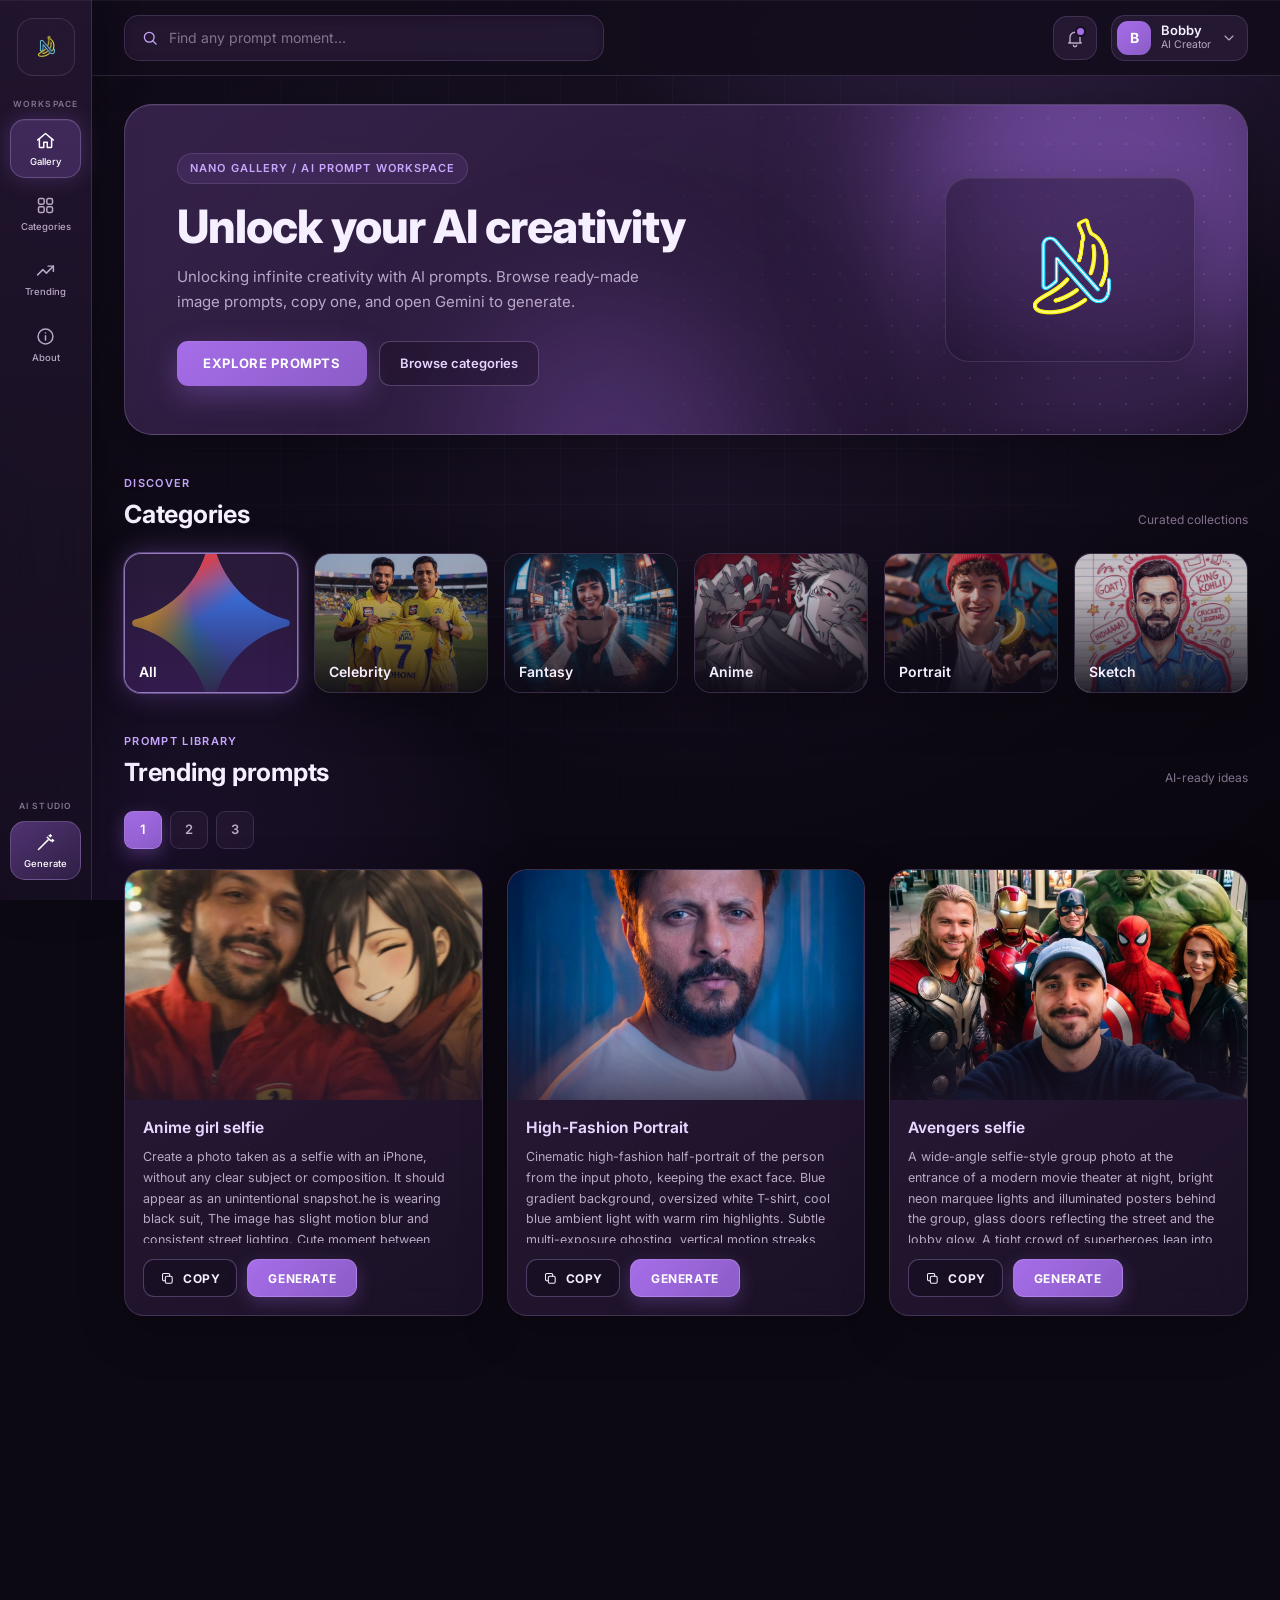
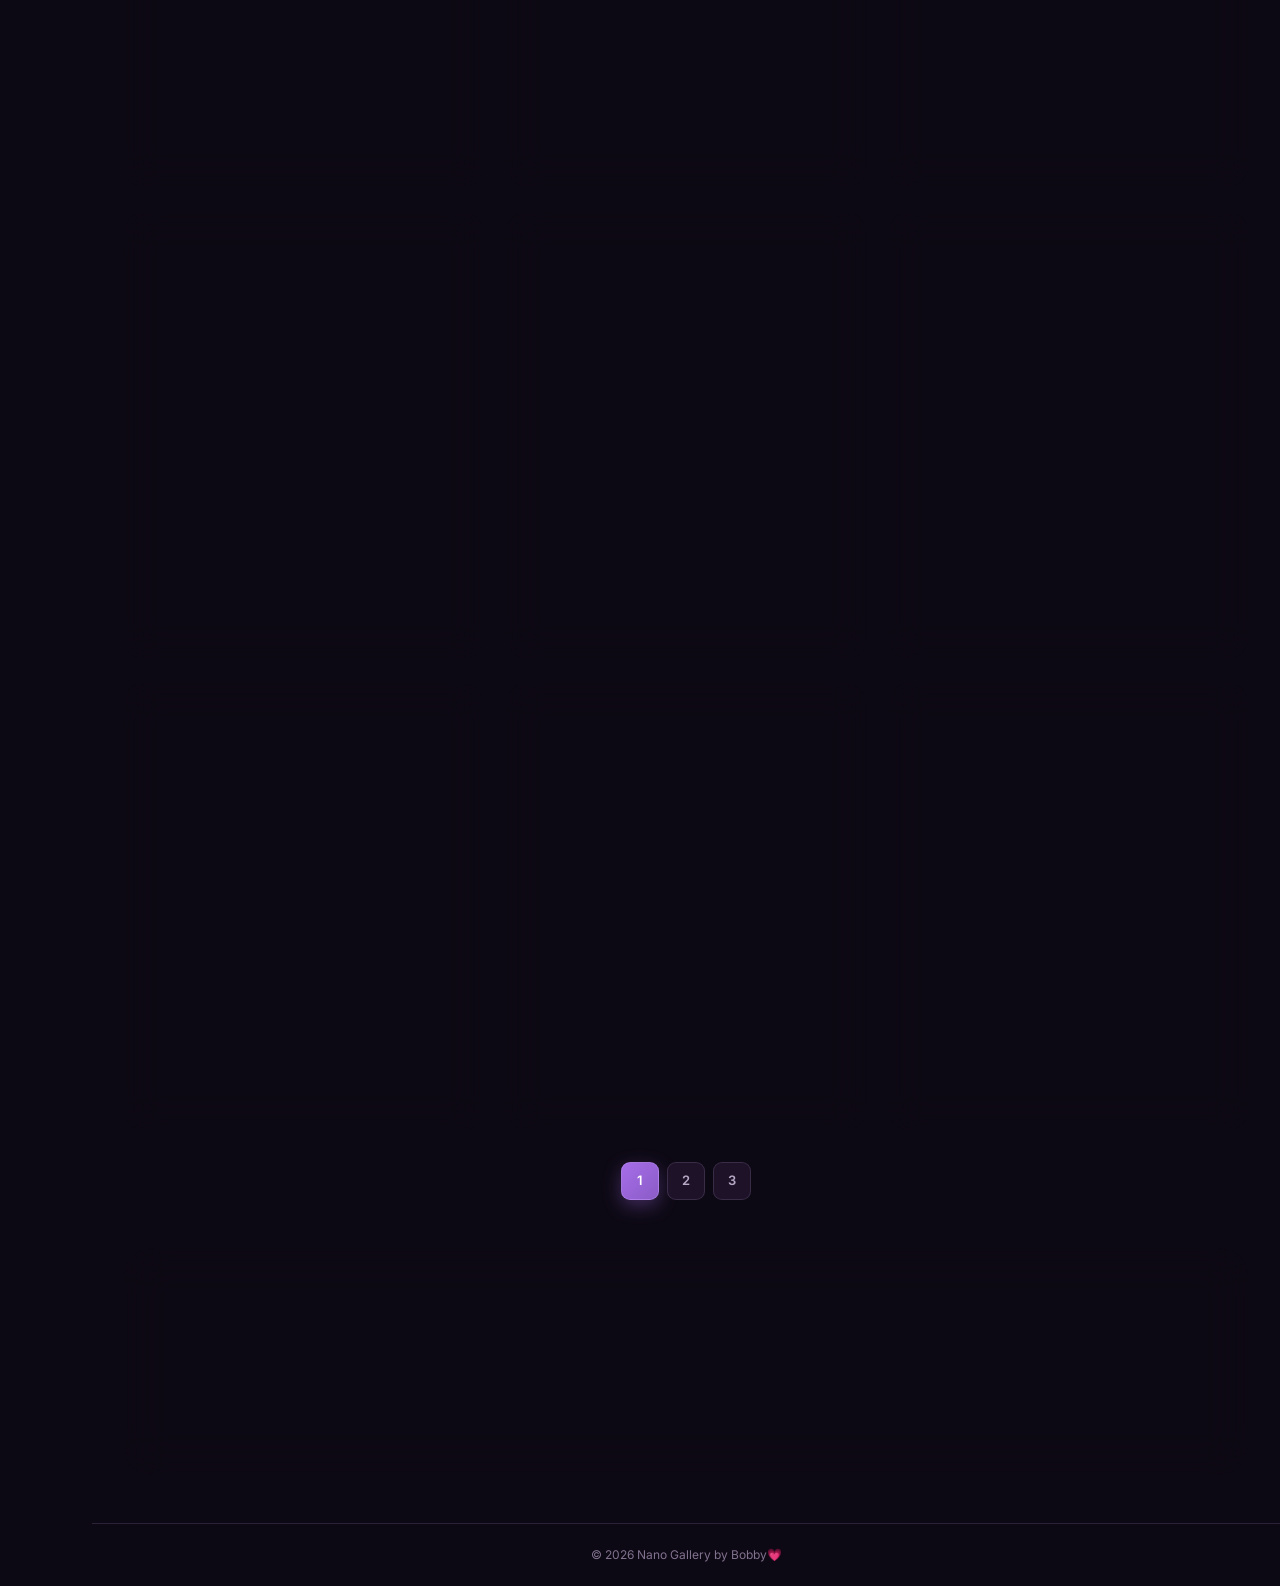
==== commit 14debc13: "ui update" ====
--- a/index.html
+++ b/index.html
@@ -9,33 +9,49 @@
   <link rel="preconnect" href="https://fonts.gstatic.com" crossorigin>
   <link href="https://fonts.googleapis.com/css2?family=Inter:wght@400;500;600;700;800&display=swap" rel="stylesheet">
   <link rel="stylesheet" href="css/style.css">
+  <link rel="stylesheet" href="style.css">
   <script src="js/main.js" defer></script>
   <script src="main.js" defer></script>
 </head>
 <body>
 <div class="bg-layer" aria-hidden="true"></div>
 
-<!-- NAVBAR -->
-<header class="nav">
-  <div class="container nav-inner">
-    <div class="logo">
-      <img src="assets/icons/logo.png" alt="logo">
-      <span>NANO GALLERY</span>
+<!-- SIDEBAR -->
+<aside class="sidebar" aria-label="Primary">
+  <a class="side-logo" href="index.html" aria-label="Nano Gallery home">
+    <img src="assets/icons/logo.png" alt="Nano Gallery logo">
+  </a>
+  <div class="side-group">
+    <span class="side-title">Workspace</span>
+    <nav class="side-nav">
+      <a class="side-item active" href="#hero"><svg class="ic" viewBox="0 0 24 24" fill="none" stroke="currentColor" stroke-width="1.7" stroke-linecap="round" stroke-linejoin="round" aria-hidden="true" focusable="false"><path d="M3 11.5 12 4l9 7.5"/><path d="M5 10v9a1 1 0 0 0 1 1h4v-6h4v6h4a1 1 0 0 0 1-1v-9"/></svg><span>Gallery</span></a>
+      <a class="side-item" href="#categories"><svg class="ic" viewBox="0 0 24 24" fill="none" stroke="currentColor" stroke-width="1.7" stroke-linecap="round" stroke-linejoin="round" aria-hidden="true" focusable="false"><rect x="4" y="4" width="6.5" height="6.5" rx="1.6"/><rect x="13.5" y="4" width="6.5" height="6.5" rx="1.6"/><rect x="4" y="13.5" width="6.5" height="6.5" rx="1.6"/><rect x="13.5" y="13.5" width="6.5" height="6.5" rx="1.6"/></svg><span>Categories</span></a>
+      <a class="side-item" href="#prompts"><svg class="ic" viewBox="0 0 24 24" fill="none" stroke="currentColor" stroke-width="1.7" stroke-linecap="round" stroke-linejoin="round" aria-hidden="true" focusable="false"><path d="m3 17 6-6 4 4 8-8"/><path d="M15 7h6v6"/></svg><span>Trending</span></a>
+      <a class="side-item" href="#about"><svg class="ic" viewBox="0 0 24 24" fill="none" stroke="currentColor" stroke-width="1.7" stroke-linecap="round" stroke-linejoin="round" aria-hidden="true" focusable="false"><circle cx="12" cy="12" r="8.5"/><path d="M12 11v5"/><path d="M12 8h.01"/></svg><span>About</span></a>
+    </nav>
+  </div>
+  <div class="side-group side-bottom">
+    <span class="side-title">AI Studio</span>
+    <a class="side-item side-generate" href="https://gemini.google.com" target="_blank" rel="noopener noreferrer"><svg class="ic" viewBox="0 0 24 24" fill="none" stroke="currentColor" stroke-width="1.7" stroke-linecap="round" stroke-linejoin="round" aria-hidden="true" focusable="false"><path d="m4 20 11-11"/><path d="m14 6 4 4"/><path d="M17.5 3v2.5M16.2 4.2h2.6M20 8.5V11M18.7 9.7h2.6"/></svg><span>Generate</span></a>
+  </div>
+</aside>
+
+<div class="app">
+  <!-- TOP BAR -->
+  <header class="topbar">
+    <div class="search-box">
+      <svg class="search-icon" viewBox="0 0 24 24" fill="none" stroke="currentColor" stroke-width="1.7" stroke-linecap="round" stroke-linejoin="round" aria-hidden="true" focusable="false"><circle cx="11" cy="11" r="6.5"/><path d="m20 20-4.2-4.2"/></svg>
+      <input type="text" id="searchInput" placeholder="Find any prompt moment..." aria-label="Search prompts" autocomplete="off">
     </div>
-
-    <nav class="menu">
-      <a href="#hero">Home</a>
-      <a href="#categories">Categories</a>
-      <a href="#about">About</a>
-    </nav>
-
-<div class="nav-right">
-  <div class="search-box">
-    <span class="search-icon">🔍</span>
-    <input type="text" id="searchInput" placeholder="Search prompts...">
-  </div>
-</div>
-</header>
+    <div class="top-right">
+      <button class="icon-btn" type="button" aria-label="Notifications"><svg class="ic" viewBox="0 0 24 24" fill="none" stroke="currentColor" stroke-width="1.7" stroke-linecap="round" stroke-linejoin="round" aria-hidden="true" focusable="false"><path d="M6 16.5V11a6 6 0 1 1 12 0v5.5l1.5 1.5h-15z"/><path d="M10 20.5a2 2 0 0 0 4 0"/></svg><span class="dot"></span></button>
+      <div class="profile">
+        <span class="avatar" aria-hidden="true">B</span>
+        <span class="profile-text"><strong>Bobby</strong><small>AI Creator</small></span>
+        <svg class="chev" viewBox="0 0 24 24" fill="none" stroke="currentColor" stroke-width="1.7" stroke-linecap="round" stroke-linejoin="round" aria-hidden="true" focusable="false"><path d="m6 9 6 6 6-6"/></svg>
+      </div>
+    </div>
+  </header>
 
   <main class="main">
     <!-- HERO -->
@@ -91,39 +107,43 @@
       </div>
     </section>
 
-<!-- PROMPTS -->
-<section class="prompts"  id="prompts">
-  <div class="container">
-    <h2 >TRENDING PROMPTS</h2>
-    <div class="prompt-grid">
-      <p id="noResults" style="display: none; text-align: center; margin-top: 20px;">
-  No results found 😶
-</p>
-  <div class="prompt-card" data-category="anime">
-    <img src="assets/images/p1.jpeg" alt="prompt1">
-    <div class="prompt-info">
-      <h3>Anime girl selfie</h3>
-      <p class="prompt-text">Create a photo taken as a selfie with an iPhone, without 
+    <!-- PROMPTS -->
+    <section class="section" id="prompts">
+      <div class="section-head">
+        <div><p class="kicker">Prompt library</p><h2>Trending prompts</h2></div>
+        <span class="head-note">AI-ready ideas</span>
+      </div>
+      <nav class="pagination pager-top" aria-label="Pagination"><a class="active" aria-current="page" href="index.html" aria-label="Page 1">1</a><a href="page2.html" aria-label="Page 2">2</a><a href="page3.html" aria-label="Page 3">3</a></nav>
+      <div class="prompt-grid">
+        <p id="noResults" class="no-results" style="display: none;" role="status">No results found</p>
+      <article class="prompt-card" data-category="anime">
+        <div class="prompt-media">
+          <img src="assets/images/p1.jpeg" alt="Anime girl selfie" loading="lazy">
+        </div>
+        <div class="prompt-info">
+          <h3>Anime girl selfie</h3>
+          <p class="prompt-text">Create a photo taken as a selfie with an iPhone, without 
         any clear subject or composition. It should appear as an 
         unintentional snapshot.he is wearing black suit, The image
          has slight motion blur and consistent street lighting. 
          Cute moment between them Both images are connected in 
          a instagram grid aspect ratio. Make it</p>
-      <div class="buttons">
-        <button class="copy">
-  <span class="copy-text">COPY</span>
-  <span class="copy-icon">📋</span>
-</button>
-        <a href="https://gemini.google.com"  target="_blank"><button class="gen">GENERATE</button></a>
-      </div>
-    </div>
-  </div>
-
-  <div class="prompt-card" data-category="fantasy">
-    <img src="assets/images/p2.jpg" alt="prompt2">
-    <div class="prompt-info">
-      <h3> High-Fashion Portrait</h3>
-      <p class="prompt-text"> Cinematic high-fashion half-portrait of the 
+          <div class="buttons">
+            <button class="copy" type="button">
+              <span class="copy-icon"><svg class="ic" viewBox="0 0 24 24" fill="none" stroke="currentColor" stroke-width="1.7" stroke-linecap="round" stroke-linejoin="round" aria-hidden="true" focusable="false"><rect x="8.5" y="8.5" width="11" height="11" rx="2.2"/><path d="M15.5 8.5V6.2A2.2 2.2 0 0 0 13.3 4H6.2A2.2 2.2 0 0 0 4 6.2v7.1a2.2 2.2 0 0 0 2.2 2.2h2.3"/></svg></span>
+              <span class="copy-text">COPY</span>
+            </button>
+            <a class="gen-link" href="https://gemini.google.com" target="_blank" rel="noopener noreferrer"><button class="gen" type="button">GENERATE</button></a>
+          </div>
+        </div>
+      </article>
+      <article class="prompt-card" data-category="fantasy">
+        <div class="prompt-media">
+          <img src="assets/images/p2.jpg" alt="High-Fashion Portrait" loading="lazy">
+        </div>
+        <div class="prompt-info">
+          <h3> High-Fashion Portrait</h3>
+          <p class="prompt-text"> Cinematic high-fashion half-portrait of the 
         person from the input photo, keeping the exact 
         face. Blue gradient background, oversized white 
         T-shirt, cool blue ambient light with warm rim 
@@ -131,21 +151,22 @@
          vertical motion streaks, shallow depth
           (50-85mm f/1.8), crisp skin detail, 
           surreal editorial vibe.</p>
-      <div class="buttons">
-            <button class="copy">
-  <span class="copy-text">COPY</span>
-  <span class="copy-icon">📋</span>
-</button>
-        <a href="https://gemini.google.com"  target="_blank"><button class="gen">GENERATE</button></a>
-      </div>
-    </div>
-  </div>
-
-  <div class="prompt-card" data-category="celebrity">
-    <img src="assets/images/p3.jpeg" alt="prompt3">
-    <div class="prompt-info">
-      <h3>Avengers selfie</h3>
-      <p class="prompt-text">A wide-angle selfie-style group photo at the entrance of a modern movie theater at night, bright neon marquee lights and illuminated posters behind the group, glass doors reflecting the street and the lobby glow. A tight crowd of superheroes lean into the frame in a casual “fans photo” energy.
+          <div class="buttons">
+            <button class="copy" type="button">
+              <span class="copy-icon"><svg class="ic" viewBox="0 0 24 24" fill="none" stroke="currentColor" stroke-width="1.7" stroke-linecap="round" stroke-linejoin="round" aria-hidden="true" focusable="false"><rect x="8.5" y="8.5" width="11" height="11" rx="2.2"/><path d="M15.5 8.5V6.2A2.2 2.2 0 0 0 13.3 4H6.2A2.2 2.2 0 0 0 4 6.2v7.1a2.2 2.2 0 0 0 2.2 2.2h2.3"/></svg></span>
+              <span class="copy-text">COPY</span>
+            </button>
+            <a class="gen-link" href="https://gemini.google.com" target="_blank" rel="noopener noreferrer"><button class="gen" type="button">GENERATE</button></a>
+          </div>
+        </div>
+      </article>
+      <article class="prompt-card" data-category="celebrity">
+        <div class="prompt-media">
+          <img src="assets/images/p3.jpeg" alt="Avengers selfie" loading="lazy">
+        </div>
+        <div class="prompt-info">
+          <h3>Avengers selfie</h3>
+          <p class="prompt-text">A wide-angle selfie-style group photo at the entrance of a modern movie theater at night, bright neon marquee lights and illuminated posters behind the group, glass doors reflecting the street and the lobby glow. A tight crowd of superheroes lean into the frame in a casual “fans photo” energy.
 
 Thor is in his armor with a red cape on the left, Iron Man centered in full red-and-gold suit, Hulk towering behind everyone, Captain America in his suit with shield slung over his back just visible in the lower right of the frame, Black Widow on the left side in a tactical black suit, utility detailing, confident pose, leaning in close to fit the shot.
 
@@ -164,21 +185,22 @@
 Accessories: preserve exactly any accessory that appears on the head in the reference (glasses, earrings, piercings, caps, hats, etc.), same size and position. If the reference has no accessories, do not add any new ones.
 
 Format: Ultra-realistic photo. Shot on a Leica M6 with 35mm Summicron. Visible 35mm film grain. Hard daylight. ISO noise in backdrop shadows. Warm cast in highlight edge areas. Minor chromatic aberration at hairline. No stylizing tricks, no digital cleanup, no artificial glow. Matte skin, visible pores, light freckles. Background blurred.</p>
-      <div class="buttons">
-            <button class="copy">
-  <span class="copy-text">COPY</span>
-  <span class="copy-icon">📋</span>
-</button>
-        <a href="https://gemini.google.com"  target="_blank"><button class="gen">GENERATE</button></a>
-      </div>
-    </div>
-  </div>
- 
-  <div class="prompt-card" data-category="portrait">
-    <img src="assets/images/p4.jpg" alt="prompt1">
-    <div class="prompt-info">
-      <h3>Fine-Art Portrait</h3>
-      <p class="prompt-text">An intimate fine-art portrait of the 
+          <div class="buttons">
+            <button class="copy" type="button">
+              <span class="copy-icon"><svg class="ic" viewBox="0 0 24 24" fill="none" stroke="currentColor" stroke-width="1.7" stroke-linecap="round" stroke-linejoin="round" aria-hidden="true" focusable="false"><rect x="8.5" y="8.5" width="11" height="11" rx="2.2"/><path d="M15.5 8.5V6.2A2.2 2.2 0 0 0 13.3 4H6.2A2.2 2.2 0 0 0 4 6.2v7.1a2.2 2.2 0 0 0 2.2 2.2h2.3"/></svg></span>
+              <span class="copy-text">COPY</span>
+            </button>
+            <a class="gen-link" href="https://gemini.google.com" target="_blank" rel="noopener noreferrer"><button class="gen" type="button">GENERATE</button></a>
+          </div>
+        </div>
+      </article>
+      <article class="prompt-card" data-category="portrait">
+        <div class="prompt-media">
+          <img src="assets/images/p4.jpg" alt="Fine-Art Portrait" loading="lazy">
+        </div>
+        <div class="prompt-info">
+          <h3>Fine-Art Portrait</h3>
+          <p class="prompt-text">An intimate fine-art portrait of the 
         same woman resting her head on a rustic 
         terracotta water dish placed on an old 
         moss-covered stone table. The scene is 
@@ -197,21 +219,22 @@
          Style: cinematic portrait, muted green 
          and warm tones, natural soft lighting,
           vintage film look, artistic depth</p>
-      <div class="buttons">
-            <button class="copy">
-  <span class="copy-text">COPY</span>
-  <span class="copy-icon">📋</span>
-</button>
-        <a href="https://gemini.google.com"  target="_blank"><button class="gen">GENERATE</button></a>
-      </div>
-    </div>
-  </div>
-
-  <div class="prompt-card" data-category="anime">
-    <img src="assets/images/p5.jpeg" alt="prompt2">
-    <div class="prompt-info">
-      <h3>Monkey D. Luffy selfie</h3>
-      <p class="prompt-text">Vertical selfie photo (9:16). Smartphone front camera at face height, slight wide-angle distortion, close chest-up framing.
+          <div class="buttons">
+            <button class="copy" type="button">
+              <span class="copy-icon"><svg class="ic" viewBox="0 0 24 24" fill="none" stroke="currentColor" stroke-width="1.7" stroke-linecap="round" stroke-linejoin="round" aria-hidden="true" focusable="false"><rect x="8.5" y="8.5" width="11" height="11" rx="2.2"/><path d="M15.5 8.5V6.2A2.2 2.2 0 0 0 13.3 4H6.2A2.2 2.2 0 0 0 4 6.2v7.1a2.2 2.2 0 0 0 2.2 2.2h2.3"/></svg></span>
+              <span class="copy-text">COPY</span>
+            </button>
+            <a class="gen-link" href="https://gemini.google.com" target="_blank" rel="noopener noreferrer"><button class="gen" type="button">GENERATE</button></a>
+          </div>
+        </div>
+      </article>
+      <article class="prompt-card" data-category="anime">
+        <div class="prompt-media">
+          <img src="assets/images/p5.jpeg" alt="Monkey D. Luffy selfie" loading="lazy">
+        </div>
+        <div class="prompt-info">
+          <h3>Monkey D. Luffy selfie</h3>
+          <p class="prompt-text">Vertical selfie photo (9:16). Smartphone front camera at face height, slight wide-angle distortion, close chest-up framing.
 
 In the background: the Thousand Sunny ship deck from One Piece, wooden mast, ropes and sails visible, bright blue sky and ocean behind. The scene feels like a casual group selfie taken on the ship.
 
@@ -230,21 +253,22 @@
 Accessories: preserve any accessories from the reference image (glasses, earrings, piercings, hats etc.). If the reference has none, do not add any.
 
 Style: ultra-realistic photo, cinematic lighting, visible pores and natural skin texture, slight film grain, realistic depth of field, background softly blurred.</p>
-      <div class="buttons">
-            <button class="copy">
-  <span class="copy-text">COPY</span>
-  <span class="copy-icon">📋</span>
-</button>
-        <a href="https://gemini.google.com"  target="_blank"><button class="gen">GENERATE</button></a>
-      </div>
-    </div>
-  </div>
-
-  <div class="prompt-card" data-category="portrait">
-    <img src="assets/images/p6.jpg" alt="prompt3">
-    <div class="prompt-info">
-      <h3>Fisheye Portrait</h3>
-      <p class="prompt-text">Convert uploaded photo into ultra-wide 10mm 
+          <div class="buttons">
+            <button class="copy" type="button">
+              <span class="copy-icon"><svg class="ic" viewBox="0 0 24 24" fill="none" stroke="currentColor" stroke-width="1.7" stroke-linecap="round" stroke-linejoin="round" aria-hidden="true" focusable="false"><rect x="8.5" y="8.5" width="11" height="11" rx="2.2"/><path d="M15.5 8.5V6.2A2.2 2.2 0 0 0 13.3 4H6.2A2.2 2.2 0 0 0 4 6.2v7.1a2.2 2.2 0 0 0 2.2 2.2h2.3"/></svg></span>
+              <span class="copy-text">COPY</span>
+            </button>
+            <a class="gen-link" href="https://gemini.google.com" target="_blank" rel="noopener noreferrer"><button class="gen" type="button">GENERATE</button></a>
+          </div>
+        </div>
+      </article>
+      <article class="prompt-card" data-category="portrait">
+        <div class="prompt-media">
+          <img src="assets/images/p6.jpg" alt="Fisheye Portrait" loading="lazy">
+        </div>
+        <div class="prompt-info">
+          <h3>Fisheye Portrait</h3>
+          <p class="prompt-text">Convert uploaded photo into ultra-wide 10mm 
         fisheye portrait from dramatic high top-down 
         angle with strong perspective distortion 
         (larger head, compressed body). Add black 
@@ -255,20 +279,22 @@
         sneakers. Bold red studio background, 
         smooth gradient, high contrast, sharp 
         editorial lighting, 8k.</p>
-      <div class="buttons">
-            <button class="copy">
-  <span class="copy-text">COPY</span>
-  <span class="copy-icon">📋</span>
-</button>
-        <a href="https://gemini.google.com"  target="_blank"><button class="gen">GENERATE</button></a>
-      </div>
-    </div>
-  </div>
-<div class="prompt-card" data-category="sketch">
-    <img src="assets/images/p7.jpeg" alt="prompt1">
-    <div class="prompt-info">
-      <h3>Shinchan selfie</h3>
-      <p class="prompt-text">A highly detailed, ultra-realistic 9:16 vertical format selfie taken with a wide-angle lens, based on the composition and character styles from image_1.png, set within a realistic version of the living room from image_0.png. The main subject, a man in a blue knit sweater and a light blue baseball cap exactly as seen in image_1.png, holds the phone with his right arm extended to capture the shot. Curiously, the main subject (the man in the cap) has a slight smile, looking straight at the camera.
+          <div class="buttons">
+            <button class="copy" type="button">
+              <span class="copy-icon"><svg class="ic" viewBox="0 0 24 24" fill="none" stroke="currentColor" stroke-width="1.7" stroke-linecap="round" stroke-linejoin="round" aria-hidden="true" focusable="false"><rect x="8.5" y="8.5" width="11" height="11" rx="2.2"/><path d="M15.5 8.5V6.2A2.2 2.2 0 0 0 13.3 4H6.2A2.2 2.2 0 0 0 4 6.2v7.1a2.2 2.2 0 0 0 2.2 2.2h2.3"/></svg></span>
+              <span class="copy-text">COPY</span>
+            </button>
+            <a class="gen-link" href="https://gemini.google.com" target="_blank" rel="noopener noreferrer"><button class="gen" type="button">GENERATE</button></a>
+          </div>
+        </div>
+      </article>
+      <article class="prompt-card" data-category="sketch">
+        <div class="prompt-media">
+          <img src="assets/images/p7.jpeg" alt="Shinchan selfie" loading="lazy">
+        </div>
+        <div class="prompt-info">
+          <h3>Shinchan selfie</h3>
+          <p class="prompt-text">A highly detailed, ultra-realistic 9:16 vertical format selfie taken with a wide-angle lens, based on the composition and character styles from image_1.png, set within a realistic version of the living room from image_0.png. The main subject, a man in a blue knit sweater and a light blue baseball cap exactly as seen in image_1.png, holds the phone with his right arm extended to capture the shot. Curiously, the main subject (the man in the cap) has a slight smile, looking straight at the camera.
 
 Behind him, also as detailed in image_1.png, are Misae Nohara and Hiroshi Nohara, both making their stylized, open-mouthed, wide-eyed surprised expressions. Perched on the man’s shoulders on the left is Shinnosuke in his red sweater, also showing the same surprised, round-mouthed expression from image_1.png.
 
@@ -283,21 +309,22 @@
 Accessories: preserve exactly any accessory that appears on the head in the reference (glasses, earrings, piercings, caps, hats, etc.), same size and position. If the reference has no accessories, do not add any new ones.
 
 [STYLE BLOCK] Format: Ultra-realistic photo. Shot on a Leica M6 with 35mm Summicron. Visible 35mm film grain. Hard daylight. ISO noise in backdrops. Warm cast in highlight edge areas. Minor chromatic aberration at hairline. No stylizing tricks, no digital clean up, no artificial glow. Matte skin, visible pores, light freckles. Background blurred.g</p>
-      <div class="buttons">
-            <button class="copy">
-  <span class="copy-text">COPY</span>
-  <span class="copy-icon">📋</span>
-</button>
-        <a href="https://gemini.google.com"  target="_blank"><button class="gen">GENERATE</button></a>
-      </div>
-    </div>
-  </div>
-
-  <div class="prompt-card" data-category="portrait">
-    <img src="assets/images/p8.jpg" alt="prompt2">
-    <div class="prompt-info">
-      <h3> Shadow Portrait</h3>
-      <p class="prompt-text">A hyperrealistic 8K black and white cinematic
+          <div class="buttons">
+            <button class="copy" type="button">
+              <span class="copy-icon"><svg class="ic" viewBox="0 0 24 24" fill="none" stroke="currentColor" stroke-width="1.7" stroke-linecap="round" stroke-linejoin="round" aria-hidden="true" focusable="false"><rect x="8.5" y="8.5" width="11" height="11" rx="2.2"/><path d="M15.5 8.5V6.2A2.2 2.2 0 0 0 13.3 4H6.2A2.2 2.2 0 0 0 4 6.2v7.1a2.2 2.2 0 0 0 2.2 2.2h2.3"/></svg></span>
+              <span class="copy-text">COPY</span>
+            </button>
+            <a class="gen-link" href="https://gemini.google.com" target="_blank" rel="noopener noreferrer"><button class="gen" type="button">GENERATE</button></a>
+          </div>
+        </div>
+      </article>
+      <article class="prompt-card" data-category="portrait">
+        <div class="prompt-media">
+          <img src="assets/images/p8.jpg" alt="Shadow Portrait" loading="lazy">
+        </div>
+        <div class="prompt-info">
+          <h3> Shadow Portrait</h3>
+          <p class="prompt-text">A hyperrealistic 8K black and white cinematic
          portrait of a handsome man with natural
           freckles and soft full lips. He's wearing
            black shirt unbuttoned, sleeves rolled up.
@@ -314,40 +341,42 @@
                 patterns of high contrast that resemble 
                 shimmering underwa-ter light. The interplay
                  of shadow and brightness sculpts his features, highlighting the fine detail of his skin texture - visible pores, faint freckles, and the delicate sheen of natural light on her lips and cheekbones. The background is deep and minimal, dissolving into soft gradients of black, with dust particles faint-ly visible in the illuminated air. Film-like grain enhances the analog quality of the portrait, while the high contrast of pure blacks against luminous whites makes the composition time-less and editorial. The overall mood is intimate, elegant, and emotionally evocative a portrait that blends fashion photog-raphy with poetic cinematic drama. Don't change the face. (Use the attached image)</p>
-      <div class="buttons">
-          <button class="copy">
-  <span class="copy-text">COPY</span>
-  <span class="copy-icon">📋</span>
-</button>
-        <a href="https://gemini.google.com"  target="_blank"><button class="gen">GENERATE</button></a>
-      </div>
-    </div>
-  </div>
-
-  <div class="prompt-card" data-category="portrait">
-    <img src="assets/images/p9.jpg" alt="prompt3">
-    <div class="prompt-info">
-      <h3>Floral Portrait</h3>
-      <p class="prompt-text">  Portrait of a beautiful young woman (based on uploaded image) standing in a dreamy flower 
+          <div class="buttons">
+            <button class="copy" type="button">
+              <span class="copy-icon"><svg class="ic" viewBox="0 0 24 24" fill="none" stroke="currentColor" stroke-width="1.7" stroke-linecap="round" stroke-linejoin="round" aria-hidden="true" focusable="false"><rect x="8.5" y="8.5" width="11" height="11" rx="2.2"/><path d="M15.5 8.5V6.2A2.2 2.2 0 0 0 13.3 4H6.2A2.2 2.2 0 0 0 4 6.2v7.1a2.2 2.2 0 0 0 2.2 2.2h2.3"/></svg></span>
+              <span class="copy-text">COPY</span>
+            </button>
+            <a class="gen-link" href="https://gemini.google.com" target="_blank" rel="noopener noreferrer"><button class="gen" type="button">GENERATE</button></a>
+          </div>
+        </div>
+      </article>
+      <article class="prompt-card" data-category="portrait">
+        <div class="prompt-media">
+          <img src="assets/images/p9.jpg" alt="Floral Portrait" loading="lazy">
+        </div>
+        <div class="prompt-info">
+          <h3>Floral Portrait</h3>
+          <p class="prompt-text">  Portrait of a beautiful young woman (based on uploaded image) standing in a dreamy flower 
         field full of white daisies, wearing an oversized pastel blue sweater with ruffle details
         and white baggy jeans pants. She holds a bouquet of fresh daisies in her hands, soft sunlight
         shining,cinematic composition, low-angle shot with blurred daisies in the foreground, pastel 
         tones, dreamy romantic atmosphere, ultra realistic 8K photography.</p>
-      <div class="buttons">
-        <button class="copy">
-  <span class="copy-text">COPY</span>
-  <span class="copy-icon">📋</span>
-</button>
-        <a href="https://gemini.google.com"  target="_blank"><button class="gen">GENERATE</button></a>
-      </div>
-    </div>
-  </div>
-
-  <div class="prompt-card" data-category="portrait">
-    <img src="assets/images/p10.jpg" alt="prompt4">
-    <div class="prompt-info">
-      <h3>Diwali lights</h3>
-      <p class="prompt-text">Create a Diwali celebration scene inspired by Ayodhya.
+          <div class="buttons">
+            <button class="copy" type="button">
+              <span class="copy-icon"><svg class="ic" viewBox="0 0 24 24" fill="none" stroke="currentColor" stroke-width="1.7" stroke-linecap="round" stroke-linejoin="round" aria-hidden="true" focusable="false"><rect x="8.5" y="8.5" width="11" height="11" rx="2.2"/><path d="M15.5 8.5V6.2A2.2 2.2 0 0 0 13.3 4H6.2A2.2 2.2 0 0 0 4 6.2v7.1a2.2 2.2 0 0 0 2.2 2.2h2.3"/></svg></span>
+              <span class="copy-text">COPY</span>
+            </button>
+            <a class="gen-link" href="https://gemini.google.com" target="_blank" rel="noopener noreferrer"><button class="gen" type="button">GENERATE</button></a>
+          </div>
+        </div>
+      </article>
+      <article class="prompt-card" data-category="portrait">
+        <div class="prompt-media">
+          <img src="assets/images/p10.jpg" alt="Diwali lights" loading="lazy">
+        </div>
+        <div class="prompt-info">
+          <h3>Diwali lights</h3>
+          <p class="prompt-text">Create a Diwali celebration scene inspired by Ayodhya.
          Use the same girl from the provided reference image 
          exactly as she is. She is seated gracefully on 
          illuminated steps lined with rows of glowing diyas 
@@ -359,69 +388,67 @@
            around the neckline, giving a rich Pinterest-style 
            aesthetic. Her hair is open and flowing naturally, 
            enhancing the serene and traditional festive mood.</p>
-      <div class="buttons">
-        <button class="copy">
-  <span class="copy-text">COPY</span>
-  <span class="copy-icon">📋</span>
-</button>
-        <a href="https://gemini.google.com"  target="_blank"><button class="gen">GENERATE</button></a>
-      </div>
-    </div>
-  </div>
-
-  <div class="prompt-card" data-category="fantasy">
-    <img src="assets/images/p11.jpg" alt="prompt5">
-    <div class="prompt-info">
-      <h3>IT selfie</h3>
-      <p class="prompt-text">From the image provided, generate a new hyper-realistic image in the foreground portraying a man with short to medium brown hair and fair skin, maintaining his real facial features without alteration. He is sitting on the sidewalk wearing a yellow raincoat with the hood up, leaving his face visible. He wears dark blue wide-leg jeans and slightly dirty white sneakers. In his right hand, he holds a red balloon, and with his left arm, he friendly hugs the clown Pennywise, who appears beside him. The background, slightly blurred, shows an American-style house with a front garden. The environment is humid, with light rain and wet asphalt, illuminated by bluish and cold tones that create a dark, melan cholic mood. The lighting is natural and soft, with subtle reflections in puddles and realistic sparkles on the balloon. The image conveys a cinematic atmosphere of gentle tension and mystery, like a movie scene. Style: ultra-realistic quality 8K, Halloween photo style with an artistic touch. Don't change the face. (Use the attached image)</p>
-      <div class="buttons">
-        <button class="copy">
-  <span class="copy-text">COPY</span>
-  <span class="copy-icon">📋</span>
-</button>
-        <a href="https://gemini.google.com"  target="_blank"><button class="gen">GENERATE</button></a>
-      </div>
-    </div>
-  </div>
-
-  <div class="prompt-card" data-category="fantasy">
-    <img src="assets/images/p12.jpg" alt="prompt6">
-    <div class="prompt-info">
-      <h3>Street Portrait</h3>
-      <p class="prompt-text">Vibrant street shot in Old Havana, Cuba, leaning against a vintage tur quoise 1950s convertible car.
+          <div class="buttons">
+            <button class="copy" type="button">
+              <span class="copy-icon"><svg class="ic" viewBox="0 0 24 24" fill="none" stroke="currentColor" stroke-width="1.7" stroke-linecap="round" stroke-linejoin="round" aria-hidden="true" focusable="false"><rect x="8.5" y="8.5" width="11" height="11" rx="2.2"/><path d="M15.5 8.5V6.2A2.2 2.2 0 0 0 13.3 4H6.2A2.2 2.2 0 0 0 4 6.2v7.1a2.2 2.2 0 0 0 2.2 2.2h2.3"/></svg></span>
+              <span class="copy-text">COPY</span>
+            </button>
+            <a class="gen-link" href="https://gemini.google.com" target="_blank" rel="noopener noreferrer"><button class="gen" type="button">GENERATE</button></a>
+          </div>
+        </div>
+      </article>
+      <article class="prompt-card" data-category="fantasy">
+        <div class="prompt-media">
+          <img src="assets/images/p11.jpg" alt="IT selfie" loading="lazy">
+        </div>
+        <div class="prompt-info">
+          <h3>IT selfie</h3>
+          <p class="prompt-text">From the image provided, generate a new hyper-realistic image in the foreground portraying a man with short to medium brown hair and fair skin, maintaining his real facial features without alteration. He is sitting on the sidewalk wearing a yellow raincoat with the hood up, leaving his face visible. He wears dark blue wide-leg jeans and slightly dirty white sneakers. In his right hand, he holds a red balloon, and with his left arm, he friendly hugs the clown Pennywise, who appears beside him. The background, slightly blurred, shows an American-style house with a front garden. The environment is humid, with light rain and wet asphalt, illuminated by bluish and cold tones that create a dark, melan cholic mood. The lighting is natural and soft, with subtle reflections in puddles and realistic sparkles on the balloon. The image conveys a cinematic atmosphere of gentle tension and mystery, like a movie scene. Style: ultra-realistic quality 8K, Halloween photo style with an artistic touch. Don't change the face. (Use the attached image)</p>
+          <div class="buttons">
+            <button class="copy" type="button">
+              <span class="copy-icon"><svg class="ic" viewBox="0 0 24 24" fill="none" stroke="currentColor" stroke-width="1.7" stroke-linecap="round" stroke-linejoin="round" aria-hidden="true" focusable="false"><rect x="8.5" y="8.5" width="11" height="11" rx="2.2"/><path d="M15.5 8.5V6.2A2.2 2.2 0 0 0 13.3 4H6.2A2.2 2.2 0 0 0 4 6.2v7.1a2.2 2.2 0 0 0 2.2 2.2h2.3"/></svg></span>
+              <span class="copy-text">COPY</span>
+            </button>
+            <a class="gen-link" href="https://gemini.google.com" target="_blank" rel="noopener noreferrer"><button class="gen" type="button">GENERATE</button></a>
+          </div>
+        </div>
+      </article>
+      <article class="prompt-card" data-category="fantasy">
+        <div class="prompt-media">
+          <img src="assets/images/p12.jpg" alt="Street Portrait" loading="lazy">
+        </div>
+        <div class="prompt-info">
+          <h3>Street Portrait</h3>
+          <p class="prompt-text">Vibrant street shot in Old Havana, Cuba, leaning against a vintage tur quoise 1950s convertible car.
 
 Wearing beige colour jacket shamwa. The background features colorful peeling colonial buildings. Harsh, bright Caribbean sunlight creates distinct shadows. Shot on Leica M10-R, Leica Summilux-M 35mm f/1.4 ASPH Lens, Aperture f/4.0, ISO 100, Shutter Speed 1/1000s. Vintage color grading, Kodachrome film simulation, sharp detalls, KEEP FACE FEATURES IDENTICAL FROM ATTACHED IMAGE no cartoon, illustra tion, 3d, sketch, low resolution, blurry, distorted face, bad eyes, asym metric eyes, extra limbs, missing fingers, mutated hands, bad anatomy, ugly, text, watermark, grain, noise, oversaturated, age alteration, facial modification, makeup, mask, beige turtleneck sweater.</p>
-      <div class="buttons">
-        <button class="copy">
-  <span class="copy-text">COPY</span>
-  <span class="copy-icon">📋</span>
-</button>
-        <a href="https://gemini.google.com"  target="_blank"><button class="gen">GENERATE</button></a>
-      </div>
-    </div>
-  </div>
-  </div>
-  <div class="pagination">
-<a class="active" href="index.html">1</a>
-<a href="page2.html">2</a>
-<a href="page3.html">3</a>
+          <div class="buttons">
+            <button class="copy" type="button">
+              <span class="copy-icon"><svg class="ic" viewBox="0 0 24 24" fill="none" stroke="currentColor" stroke-width="1.7" stroke-linecap="round" stroke-linejoin="round" aria-hidden="true" focusable="false"><rect x="8.5" y="8.5" width="11" height="11" rx="2.2"/><path d="M15.5 8.5V6.2A2.2 2.2 0 0 0 13.3 4H6.2A2.2 2.2 0 0 0 4 6.2v7.1a2.2 2.2 0 0 0 2.2 2.2h2.3"/></svg></span>
+              <span class="copy-text">COPY</span>
+            </button>
+            <a class="gen-link" href="https://gemini.google.com" target="_blank" rel="noopener noreferrer"><button class="gen" type="button">GENERATE</button></a>
+          </div>
+        </div>
+      </article>
+      </div>
+      <nav class="pagination pager-bottom" aria-label="Pagination"><a class="active" aria-current="page" href="index.html" aria-label="Page 1">1</a><a href="page2.html" aria-label="Page 2">2</a><a href="page3.html" aria-label="Page 3">3</a></nav>
+    </section>
+
+    <!-- CTA -->
+    <section class="cta-section">
+      <div class="cta-panel">
+        <h2>START CREATING AI IMAGES NOW</h2>
+        <a href="https://gemini.google.com" target="_blank" rel="noopener noreferrer"><button class="cta" type="button">GENERATE WITH GEMINI</button></a>
+      </div>
+    </section>
+
+    <!-- FOOTER -->
+    <footer class="footer" id="about">
+      <div class="copyright">© 2026 Nano Gallery by Bobby💗</div>
+    </footer>
+  </main>
 </div>
-</section>
-
-<!-- CTA -->
-<section class="cta-section">
-  <div class="container">
-    <h2>START CREATING AI IMAGES NOW</h2>
-    <a href="https://gemini.google.com"  target="_blank"><button class="cta">GENERATE WITH GEMINI</button></a>
-  </div>
-</section>
-
-<!-- FOOTER -->
-<footer class="footer" id="about">
-  <div class="copyright">
-    © 2026 Nano Gallery by Bobby💗
-  </div>
-</footer>
 
 </body>
 </html>
--- a/style.css
+++ b/style.css
@@ -0,0 +1,705 @@
+/* ==========================================================
+   NANO GALLERY — Dark purple glass workspace
+   ========================================================== */
+
+:root {
+  --bg-0: #0D0914;
+  --bg-1: #120C1B;
+  --bg-2: #171021;
+  --bg-3: #1D1329;
+
+  --panel: rgba(55, 36, 73, 0.55);
+  --panel-strong: rgba(69, 43, 91, 0.68);
+  --panel-soft: rgba(40, 26, 54, 0.55);
+
+  --purple: #8B5CC7;
+  --purple-bright: #A66DE8;
+  --lavender: #C9A7FF;
+  --lavender-light: #E6D5FF;
+
+  --text: #F5EFFF;
+  --text-2: #B8A9C7;
+  --text-3: #82738F;
+
+  --border: rgba(220, 190, 255, 0.15);
+  --border-strong: rgba(220, 190, 255, 0.25);
+  --success: #69E5AA;
+
+  --sidebar-w: 92px;
+  --topbar-h: 76px;
+
+  --r-btn: 11px;
+  --r-search: 15px;
+  --r-cat: 17px;
+  --r-card: 20px;
+  --r-hero: 28px;
+  --r-nav: 15px;
+  --r-page: 9px;
+
+  --shadow: 0 15px 45px rgba(0, 0, 0, 0.28);
+  --inner: inset 0 1px 0 rgba(255, 255, 255, 0.05);
+  --ease: 220ms ease-out;
+}
+
+* { margin: 0; padding: 0; box-sizing: border-box; }
+
+html { scroll-behavior: smooth; scroll-padding-top: calc(var(--topbar-h) + 16px); }
+
+body {
+  font-family: "Inter", "Segoe UI", Arial, sans-serif;
+  background: var(--bg-0);
+  color: var(--text);
+  font-size: 14px;
+  line-height: 1.5;
+  min-height: 100vh;
+  -webkit-font-smoothing: antialiased;
+}
+
+a { color: inherit; text-decoration: none; }
+button { font-family: inherit; }
+img { display: block; max-width: 100%; }
+
+:focus-visible {
+  outline: 2px solid var(--lavender);
+  outline-offset: 2px;
+}
+
+/* ---------- Background ---------- */
+.bg-layer {
+  position: fixed;
+  inset: 0;
+  z-index: -1;
+  background:
+    radial-gradient(900px 620px at 88% -8%, rgba(139, 92, 199, 0.38), transparent 62%),
+    radial-gradient(760px 560px at 6% 100%, rgba(120, 70, 190, 0.26), transparent 60%),
+    radial-gradient(600px 420px at 55% 55%, rgba(166, 109, 232, 0.07), transparent 70%),
+    linear-gradient(180deg, var(--bg-2), var(--bg-0) 70%);
+}
+.bg-layer::before {
+  content: "";
+  position: absolute;
+  inset: 0;
+  background-image:
+    linear-gradient(rgba(220, 190, 255, 0.035) 1px, transparent 1px),
+    linear-gradient(90deg, rgba(220, 190, 255, 0.035) 1px, transparent 1px);
+  background-size: 56px 56px;
+  -webkit-mask-image: radial-gradient(ellipse at 50% 30%, #000 20%, transparent 75%);
+  mask-image: radial-gradient(ellipse at 50% 30%, #000 20%, transparent 75%);
+}
+.bg-layer::after {
+  content: "";
+  position: absolute;
+  inset: 0;
+  background: radial-gradient(ellipse at center, transparent 55%, rgba(5, 3, 9, 0.55) 100%);
+}
+
+/* ---------- Sidebar ---------- */
+.sidebar {
+  position: fixed;
+  top: 0; bottom: 0; left: 0;
+  width: var(--sidebar-w);
+  z-index: 40;
+  display: flex;
+  flex-direction: column;
+  align-items: center;
+  gap: 22px;
+  padding: 18px 10px 20px;
+  background: linear-gradient(180deg, rgba(38, 24, 52, 0.78), rgba(22, 14, 32, 0.78));
+  -webkit-backdrop-filter: blur(22px);
+  backdrop-filter: blur(22px);
+  border-right: 1px solid var(--border);
+  box-shadow: var(--inner), 10px 0 40px rgba(0, 0, 0, 0.25);
+}
+
+.side-logo {
+  width: 58px; height: 58px;
+  display: grid; place-items: center;
+  border-radius: 16px;
+  background: var(--panel-soft);
+  border: 1px solid var(--border);
+  overflow: hidden;
+}
+.side-logo img { width: 42px; height: 42px; object-fit: contain; }
+
+.side-group { width: 100%; display: flex; flex-direction: column; align-items: center; gap: 8px; }
+.side-bottom { margin-top: auto; }
+
+.side-title {
+  font-size: 8.5px;
+  font-weight: 600;
+  letter-spacing: 0.14em;
+  text-transform: uppercase;
+  color: var(--text-3);
+}
+
+.side-nav { width: 100%; display: flex; flex-direction: column; gap: 6px; }
+
+.side-item {
+  display: flex;
+  flex-direction: column;
+  align-items: center;
+  gap: 4px;
+  padding: 10px 4px 8px;
+  border-radius: var(--r-nav);
+  border: 1px solid transparent;
+  color: var(--text-2);
+  font-size: 9.5px;
+  font-weight: 500;
+  transition: background var(--ease), transform var(--ease), box-shadow var(--ease), color var(--ease), border-color var(--ease);
+}
+.side-item .ic { width: 21px; height: 21px; }
+
+.side-item:hover {
+  background: rgba(139, 92, 199, 0.16);
+  color: var(--text);
+  transform: translateY(-2px);
+  box-shadow: 0 8px 22px rgba(139, 92, 199, 0.18);
+}
+.side-item.active {
+  background: rgba(139, 92, 199, 0.3);
+  border-color: var(--border-strong);
+  color: #fff;
+  box-shadow: 0 0 22px rgba(139, 92, 199, 0.32), var(--inner);
+}
+
+.side-generate {
+  background: linear-gradient(145deg, rgba(166, 109, 232, 0.4), rgba(139, 92, 199, 0.22));
+  border-color: var(--border-strong);
+  color: #fff;
+  width: 100%;
+}
+
+/* ---------- App shell ---------- */
+.app { margin-left: var(--sidebar-w); min-height: 100vh; }
+
+/* ---------- Top bar ---------- */
+.topbar {
+  position: sticky;
+  top: 0;
+  z-index: 30;
+  height: var(--topbar-h);
+  display: flex;
+  align-items: center;
+  justify-content: space-between;
+  gap: 16px;
+  padding: 0 32px;
+  background: rgba(18, 12, 27, 0.86);
+  -webkit-backdrop-filter: blur(20px);
+  backdrop-filter: blur(20px);
+  border-bottom: 1px solid var(--border);
+  box-shadow: var(--inner);
+}
+
+.search-box {
+  display: flex;
+  align-items: center;
+  gap: 10px;
+  width: 100%;
+  max-width: 480px;
+  height: 46px;
+  padding: 0 16px;
+  background: rgba(55, 36, 73, 0.5);
+  border: 1px solid var(--border);
+  border-radius: var(--r-search);
+  box-shadow: inset 0 2px 8px rgba(0, 0, 0, 0.22);
+  transition: border-color var(--ease), box-shadow var(--ease), background var(--ease);
+}
+.search-box:hover { background: rgba(62, 40, 82, 0.55); }
+.search-box:focus-within {
+  border-color: rgba(201, 167, 255, 0.55);
+  box-shadow: inset 0 2px 8px rgba(0, 0, 0, 0.22), 0 0 0 4px rgba(139, 92, 199, 0.22);
+}
+.search-icon { width: 18px; height: 18px; color: var(--lavender); flex: none; }
+.search-box input {
+  flex: 1;
+  min-width: 0;
+  background: transparent;
+  border: none;
+  outline: none;
+  color: var(--text);
+  font: inherit;
+  font-size: 14px;
+}
+.search-box input::placeholder { color: var(--text-3); }
+
+.top-right { display: flex; align-items: center; gap: 14px; flex: none; }
+
+.icon-btn {
+  position: relative;
+  width: 44px; height: 44px;
+  display: grid; place-items: center;
+  background: rgba(55, 36, 73, 0.5);
+  border: 1px solid var(--border);
+  border-radius: 14px;
+  color: var(--text-2);
+  cursor: pointer;
+  transition: background var(--ease), color var(--ease), border-color var(--ease);
+}
+.icon-btn:hover { background: var(--panel-strong); color: var(--text); border-color: var(--border-strong); }
+.icon-btn .ic { width: 20px; height: 20px; }
+.icon-btn .dot {
+  position: absolute; top: 11px; right: 12px;
+  width: 7px; height: 7px; border-radius: 50%;
+  background: var(--purple-bright);
+  box-shadow: 0 0 0 2px var(--bg-2);
+}
+
+.profile {
+  display: flex;
+  align-items: center;
+  gap: 10px;
+  padding: 5px 10px 5px 5px;
+  background: rgba(55, 36, 73, 0.5);
+  border: 1px solid var(--border);
+  border-radius: 14px;
+}
+.avatar {
+  width: 34px; height: 34px;
+  display: grid; place-items: center;
+  border-radius: 11px;
+  font-weight: 700;
+  font-size: 14px;
+  background: linear-gradient(145deg, var(--purple-bright), var(--purple));
+  color: #fff;
+}
+.profile-text { display: flex; flex-direction: column; line-height: 1.2; }
+.profile-text strong { font-size: 13px; font-weight: 600; }
+.profile-text small { font-size: 10.5px; color: var(--text-2); }
+.chev { width: 16px; height: 16px; color: var(--text-2); }
+
+/* ---------- Main ---------- */
+.main { padding: 28px 32px 0; max-width: 1480px; margin: 0 auto; }
+
+/* ---------- Hero ---------- */
+.hero {
+  position: relative;
+  overflow: hidden;
+  display: flex;
+  align-items: center;
+  justify-content: space-between;
+  gap: 32px;
+  min-height: 330px;
+  padding: 48px 52px;
+  border-radius: var(--r-hero);
+  background: linear-gradient(135deg, rgba(76, 48, 104, 0.62), rgba(34, 21, 48, 0.7));
+  -webkit-backdrop-filter: blur(22px);
+  backdrop-filter: blur(22px);
+  border: 1px solid var(--border-strong);
+  box-shadow: var(--shadow), var(--inner);
+}
+
+.hero-glow { position: absolute; border-radius: 50%; pointer-events: none; filter: blur(70px); }
+.hero-glow.g1 { width: 420px; height: 420px; right: -80px; top: -140px; background: rgba(166, 109, 232, 0.5); }
+.hero-glow.g2 { width: 300px; height: 300px; left: 30%; bottom: -170px; background: rgba(139, 92, 199, 0.32); }
+.hero-grid {
+  position: absolute; inset: 0; pointer-events: none;
+  background-image: radial-gradient(rgba(230, 213, 255, 0.14) 1px, transparent 1px);
+  background-size: 26px 26px;
+  -webkit-mask-image: linear-gradient(100deg, transparent 35%, #000 100%);
+  mask-image: linear-gradient(100deg, transparent 35%, #000 100%);
+}
+
+.hero-content { position: relative; z-index: 1; max-width: 560px; }
+
+.eyebrow {
+  display: inline-block;
+  font-size: 11px;
+  font-weight: 600;
+  letter-spacing: 0.1em;
+  text-transform: uppercase;
+  color: var(--lavender);
+  padding: 6px 12px;
+  border: 1px solid var(--border);
+  border-radius: 999px;
+  background: rgba(139, 92, 199, 0.14);
+  margin-bottom: 18px;
+}
+
+.hero h1 {
+  font-size: clamp(30px, 4vw, 46px);
+  line-height: 1.08;
+  font-weight: 800;
+  letter-spacing: -0.02em;
+  margin-bottom: 14px;
+}
+.hero-sub { color: var(--text-2); font-size: 15px; line-height: 1.65; max-width: 480px; margin-bottom: 26px; }
+
+.hero-actions { display: flex; flex-wrap: wrap; align-items: center; gap: 12px; }
+
+.btn-primary {
+  display: inline-flex; align-items: center;
+  padding: 13px 26px;
+  border-radius: var(--r-btn);
+  background: linear-gradient(135deg, var(--purple-bright), var(--purple));
+  color: #fff;
+  font-size: 13px;
+  font-weight: 700;
+  letter-spacing: 0.05em;
+  box-shadow: 0 10px 28px rgba(139, 92, 199, 0.4), var(--inner);
+  transition: transform var(--ease), box-shadow var(--ease), filter var(--ease);
+}
+.btn-primary:hover { transform: translateY(-2px); filter: brightness(1.1); box-shadow: 0 14px 34px rgba(166, 109, 232, 0.5); }
+
+.btn-ghost {
+  padding: 12px 20px;
+  border-radius: var(--r-btn);
+  border: 1px solid var(--border-strong);
+  background: rgba(20, 12, 30, 0.35);
+  color: var(--lavender-light);
+  font-size: 13px;
+  font-weight: 600;
+  transition: background var(--ease), transform var(--ease);
+}
+.btn-ghost:hover { background: rgba(139, 92, 199, 0.2); transform: translateY(-2px); }
+
+.hero-mark {
+  position: relative; z-index: 1;
+  flex: none;
+  width: 250px;
+  padding: 26px;
+  border-radius: 24px;
+  background: rgba(20, 12, 30, 0.38);
+  border: 1px solid var(--border);
+  box-shadow: var(--inner), 0 20px 50px rgba(0, 0, 0, 0.3);
+}
+.hero-mark img { width: 100%; height: auto; object-fit: contain; }
+
+/* ---------- Sections ---------- */
+.section { margin-top: 40px; }
+
+.section-head {
+  display: flex;
+  align-items: flex-end;
+  justify-content: space-between;
+  gap: 12px;
+  margin-bottom: 20px;
+}
+.kicker { font-size: 11px; font-weight: 600; letter-spacing: 0.12em; text-transform: uppercase; color: var(--lavender); margin-bottom: 4px; }
+.section h2, .cta-panel h2 { font-size: 25px; font-weight: 700; letter-spacing: -0.01em; color: var(--text); }
+.head-note { font-size: 12px; color: var(--text-3); padding-bottom: 4px; }
+
+/* ---------- Categories ---------- */
+.category-grid {
+  display: grid;
+  grid-template-columns: repeat(6, minmax(0, 1fr));
+  gap: 16px;
+}
+
+.cat-card {
+  position: relative;
+  height: 140px;
+  padding: 0;
+  overflow: hidden;
+  cursor: pointer;
+  text-align: left;
+  color: var(--text);
+  border-radius: var(--r-cat);
+  border: 1px solid var(--border);
+  background: var(--panel-soft);
+  box-shadow: var(--shadow);
+  transition: transform var(--ease), border-color var(--ease), box-shadow var(--ease);
+}
+.cat-card img {
+  position: absolute; inset: 0;
+  width: 100%; height: 100%;
+  object-fit: cover;
+  transition: transform 350ms ease;
+}
+.cat-card::after {
+  content: "";
+  position: absolute; inset: 0;
+  background:
+    linear-gradient(180deg, rgba(13, 9, 20, 0.12) 25%, rgba(13, 9, 20, 0.88) 100%),
+    rgba(60, 35, 90, 0.18);
+  transition: background var(--ease);
+}
+.cat-card span {
+  position: absolute; z-index: 1;
+  left: 14px; bottom: 12px;
+  font-size: 14px;
+  font-weight: 600;
+  color: var(--text);
+}
+.cat-card:hover { transform: translateY(-4px); border-color: var(--border-strong); box-shadow: 0 18px 40px rgba(0, 0, 0, 0.38); }
+.cat-card:hover img { transform: scale(1.05); }
+
+.cat-card.active {
+  border-color: rgba(201, 167, 255, 0.7);
+  box-shadow: 0 0 0 1px rgba(201, 167, 255, 0.35), 0 0 28px rgba(139, 92, 199, 0.4);
+}
+.cat-card.active::after {
+  background:
+    linear-gradient(180deg, rgba(90, 55, 130, 0.22) 20%, rgba(52, 28, 80, 0.92) 100%);
+}
+.cat-card.active span { color: #fff; }
+
+/* ---------- Pagination ---------- */
+.pagination { display: flex; align-items: center; gap: 8px; }
+.pager-top { margin-bottom: 20px; }
+.pager-bottom { justify-content: center; margin-top: 32px; }
+
+.pagination a {
+  min-width: 38px;
+  height: 38px;
+  display: grid; place-items: center;
+  padding: 0 12px;
+  font-size: 13px;
+  font-weight: 600;
+  color: var(--text-2);
+  background: rgba(40, 26, 54, 0.6);
+  border: 1px solid var(--border);
+  border-radius: var(--r-page);
+  transition: background var(--ease), color var(--ease), box-shadow var(--ease), transform var(--ease);
+}
+.pagination a:hover {
+  color: var(--text);
+  background: rgba(139, 92, 199, 0.22);
+  box-shadow: 0 0 18px rgba(201, 167, 255, 0.22);
+  transform: translateY(-1px);
+}
+.pagination a.active {
+  color: #fff;
+  background: linear-gradient(135deg, var(--purple-bright), var(--purple));
+  border-color: var(--border-strong);
+  box-shadow: 0 6px 18px rgba(139, 92, 199, 0.4);
+}
+
+/* ---------- Prompt grid & cards ---------- */
+.prompt-grid {
+  display: grid;
+  grid-template-columns: repeat(3, minmax(0, 1fr));
+  gap: 24px;
+  align-items: stretch;
+}
+
+.prompt-card {
+  display: flex;
+  flex-direction: column;
+  overflow: hidden;
+  border-radius: var(--r-card);
+  background: linear-gradient(145deg, rgba(62, 40, 82, 0.62), rgba(30, 19, 42, 0.78));
+  -webkit-backdrop-filter: blur(18px);
+  backdrop-filter: blur(18px);
+  border: 1px solid var(--border);
+  box-shadow: var(--shadow), var(--inner);
+  transition: transform var(--ease), border-color var(--ease), box-shadow var(--ease);
+}
+.prompt-card:hover {
+  transform: translateY(-4px);
+  border-color: var(--border-strong);
+  box-shadow: 0 22px 50px rgba(0, 0, 0, 0.38), 0 0 30px rgba(139, 92, 199, 0.18), var(--inner);
+}
+
+.prompt-media { position: relative; height: 230px; overflow: hidden; flex: none; }
+.prompt-media::after {
+  content: "";
+  position: absolute; inset: 0;
+  background: linear-gradient(180deg, transparent 55%, rgba(30, 19, 42, 0.7) 100%);
+  pointer-events: none;
+}
+.prompt-media img {
+  width: 100%; height: 100%;
+  object-fit: cover;
+  transition: transform 300ms ease;
+}
+.prompt-card:hover .prompt-media img { transform: scale(1.04); }
+
+.prompt-info {
+  display: flex;
+  flex-direction: column;
+  flex: 1;
+  padding: 16px 18px 18px;
+}
+.prompt-info h3 {
+  font-size: 15.5px;
+  font-weight: 650;
+  color: var(--lavender-light);
+  margin-bottom: 8px;
+}
+.prompt-info .prompt-text {
+  color: var(--text-2);
+  font-size: 12.5px;
+  line-height: 1.65;
+  max-height: 96px;
+  overflow-y: auto;
+  padding-right: 8px;
+  margin-bottom: 16px;
+  overflow-wrap: anywhere;
+  scrollbar-width: thin;
+  scrollbar-color: rgba(166, 109, 232, 0.55) transparent;
+}
+.prompt-text::-webkit-scrollbar { width: 4px; }
+.prompt-text::-webkit-scrollbar-track { background: transparent; }
+.prompt-text::-webkit-scrollbar-thumb { background: rgba(166, 109, 232, 0.55); border-radius: 10px; }
+
+.buttons { display: flex; align-items: center; gap: 10px; margin-top: auto; }
+
+.copy, .gen {
+  height: 38px;
+  font-size: 12px;
+  font-weight: 700;
+  letter-spacing: 0.05em;
+  border-radius: var(--r-btn);
+  cursor: pointer;
+  transition: background var(--ease), transform var(--ease), box-shadow var(--ease), filter var(--ease), border-color var(--ease), color var(--ease);
+}
+
+.copy {
+  display: inline-flex;
+  align-items: center;
+  gap: 8px;
+  padding: 0 16px;
+  color: var(--text);
+  background: rgba(20, 12, 30, 0.55);
+  border: 1px solid rgba(201, 167, 255, 0.3);
+}
+.copy .copy-icon { display: inline-grid; place-items: center; }
+.copy .ic { width: 15px; height: 15px; }
+.copy:hover { background: rgba(139, 92, 199, 0.28); border-color: rgba(201, 167, 255, 0.5); }
+.copy.copied {
+  color: var(--success);
+  background: rgba(105, 229, 170, 0.12);
+  border-color: rgba(105, 229, 170, 0.4);
+}
+
+.gen-link { display: inline-flex; }
+.gen {
+  padding: 0 20px;
+  color: #fff;
+  border: 1px solid rgba(220, 190, 255, 0.25);
+  background: linear-gradient(135deg, var(--purple-bright), var(--purple));
+  box-shadow: 0 6px 18px rgba(139, 92, 199, 0.32);
+}
+.gen:hover { filter: brightness(1.12); transform: translateY(-2px); box-shadow: 0 10px 26px rgba(166, 109, 232, 0.5); }
+
+/* ---------- No results ---------- */
+.no-results {
+  grid-column: 1 / -1;
+  text-align: center;
+  padding: 36px 20px;
+  color: var(--text-2);
+  font-size: 15px;
+  background: var(--panel);
+  -webkit-backdrop-filter: blur(18px);
+  backdrop-filter: blur(18px);
+  border: 1px solid var(--border);
+  border-radius: var(--r-card);
+  box-shadow: var(--inner);
+}
+
+/* ---------- CTA ---------- */
+.cta-section { margin-top: 48px; }
+.cta-panel {
+  position: relative;
+  overflow: hidden;
+  text-align: center;
+  padding: 56px 24px;
+  border-radius: var(--r-hero);
+  background:
+    radial-gradient(500px 240px at 50% 0%, rgba(166, 109, 232, 0.4), transparent 70%),
+    linear-gradient(135deg, rgba(88, 54, 122, 0.62), rgba(36, 22, 52, 0.75));
+  -webkit-backdrop-filter: blur(22px);
+  backdrop-filter: blur(22px);
+  border: 1px solid var(--border-strong);
+  box-shadow: var(--shadow), 0 0 60px rgba(139, 92, 199, 0.16), var(--inner);
+}
+.cta-panel h2 { font-size: clamp(21px, 3vw, 30px); margin-bottom: 22px; }
+
+.cta {
+  padding: 14px 30px;
+  font-size: 13px;
+  font-weight: 700;
+  letter-spacing: 0.05em;
+  color: #fff;
+  cursor: pointer;
+  border-radius: var(--r-btn);
+  border: 1px solid rgba(220, 190, 255, 0.3);
+  background: linear-gradient(135deg, var(--purple-bright), var(--purple));
+  box-shadow: 0 10px 28px rgba(139, 92, 199, 0.4), var(--inner);
+  transition: transform var(--ease), box-shadow var(--ease), filter var(--ease);
+}
+.cta:hover { transform: translateY(-2px); filter: brightness(1.1); box-shadow: 0 14px 36px rgba(166, 109, 232, 0.55); }
+
+/* ---------- Footer ---------- */
+.footer {
+  margin: 48px -32px 0;
+  padding: 22px 32px;
+  background: rgba(13, 9, 20, 0.5);
+  border-top: 1px solid var(--border);
+}
+.copyright { text-align: center; color: var(--text-3); font-size: 12px; }
+
+/* ---------- Responsive ---------- */
+@media (max-width: 1100px) {
+  .prompt-grid { grid-template-columns: repeat(2, minmax(0, 1fr)); }
+  .category-grid { grid-template-columns: repeat(3, minmax(0, 1fr)); }
+  .hero-mark { width: 200px; }
+}
+
+@media (max-width: 900px) {
+  :root { --sidebar-w: 78px; }
+  .main { padding: 22px 22px 0; }
+  .topbar { padding: 0 22px; }
+  .footer { margin-left: -22px; margin-right: -22px; padding-left: 22px; padding-right: 22px; }
+  .hero { padding: 38px 34px; }
+  .hero-mark { display: none; }
+  .side-logo { width: 50px; height: 50px; }
+  .side-item { font-size: 9px; }
+}
+
+/* Sidebar becomes a bottom navigation bar */
+@media (max-width: 768px) {
+  :root { --topbar-h: 66px; }
+
+  .sidebar {
+    top: auto;
+    width: 100%;
+    height: 66px;
+    flex-direction: row;
+    justify-content: space-around;
+    gap: 0;
+    padding: 6px 8px;
+    border-right: none;
+    border-top: 1px solid var(--border);
+    box-shadow: var(--inner), 0 -10px 30px rgba(0, 0, 0, 0.3);
+  }
+  .side-logo, .side-title { display: none; }
+  .side-group, .side-nav { flex-direction: row; width: auto; flex: 1; }
+  .side-bottom { margin-top: 0; flex: 0 0 auto; }
+  .side-nav { justify-content: space-around; gap: 2px; }
+  .side-item { flex: 1; padding: 6px 2px; }
+  .side-generate { width: auto; min-width: 68px; }
+
+  .app { margin-left: 0; padding-bottom: 76px; }
+  .topbar { padding: 0 16px; }
+  .profile-text, .profile .chev { display: none; }
+  .profile { padding: 5px; }
+  .main { padding: 18px 16px 0; }
+  .footer { margin-left: -16px; margin-right: -16px; padding-left: 16px; padding-right: 16px; }
+  .section h2 { font-size: 22px; }
+  .hero { min-height: 0; padding: 30px 24px; border-radius: 24px; }
+}
+
+@media (max-width: 600px) {
+  .prompt-grid { grid-template-columns: 1fr; }
+  .category-grid { grid-template-columns: repeat(2, minmax(0, 1fr)); gap: 12px; }
+  .icon-btn { display: none; }
+  .search-box { max-width: none; }
+  .hero-sub { font-size: 14px; }
+  .head-note { display: none; }
+  .prompt-media { height: 220px; }
+}
+
+@media (max-width: 430px) {
+  .cat-card { height: 120px; }
+  .hero { padding: 26px 20px; }
+  .hero-actions { width: 100%; }
+  .btn-primary, .btn-ghost { flex: 1; justify-content: center; text-align: center; }
+  .side-item span { font-size: 8.5px; }
+  .cta-panel { padding: 40px 18px; }
+}
+
+@media (prefers-reduced-motion: reduce) {
+  html { scroll-behavior: auto; }
+  *, *::before, *::after { transition-duration: 0.01ms !important; animation-duration: 0.01ms !important; }
+}
